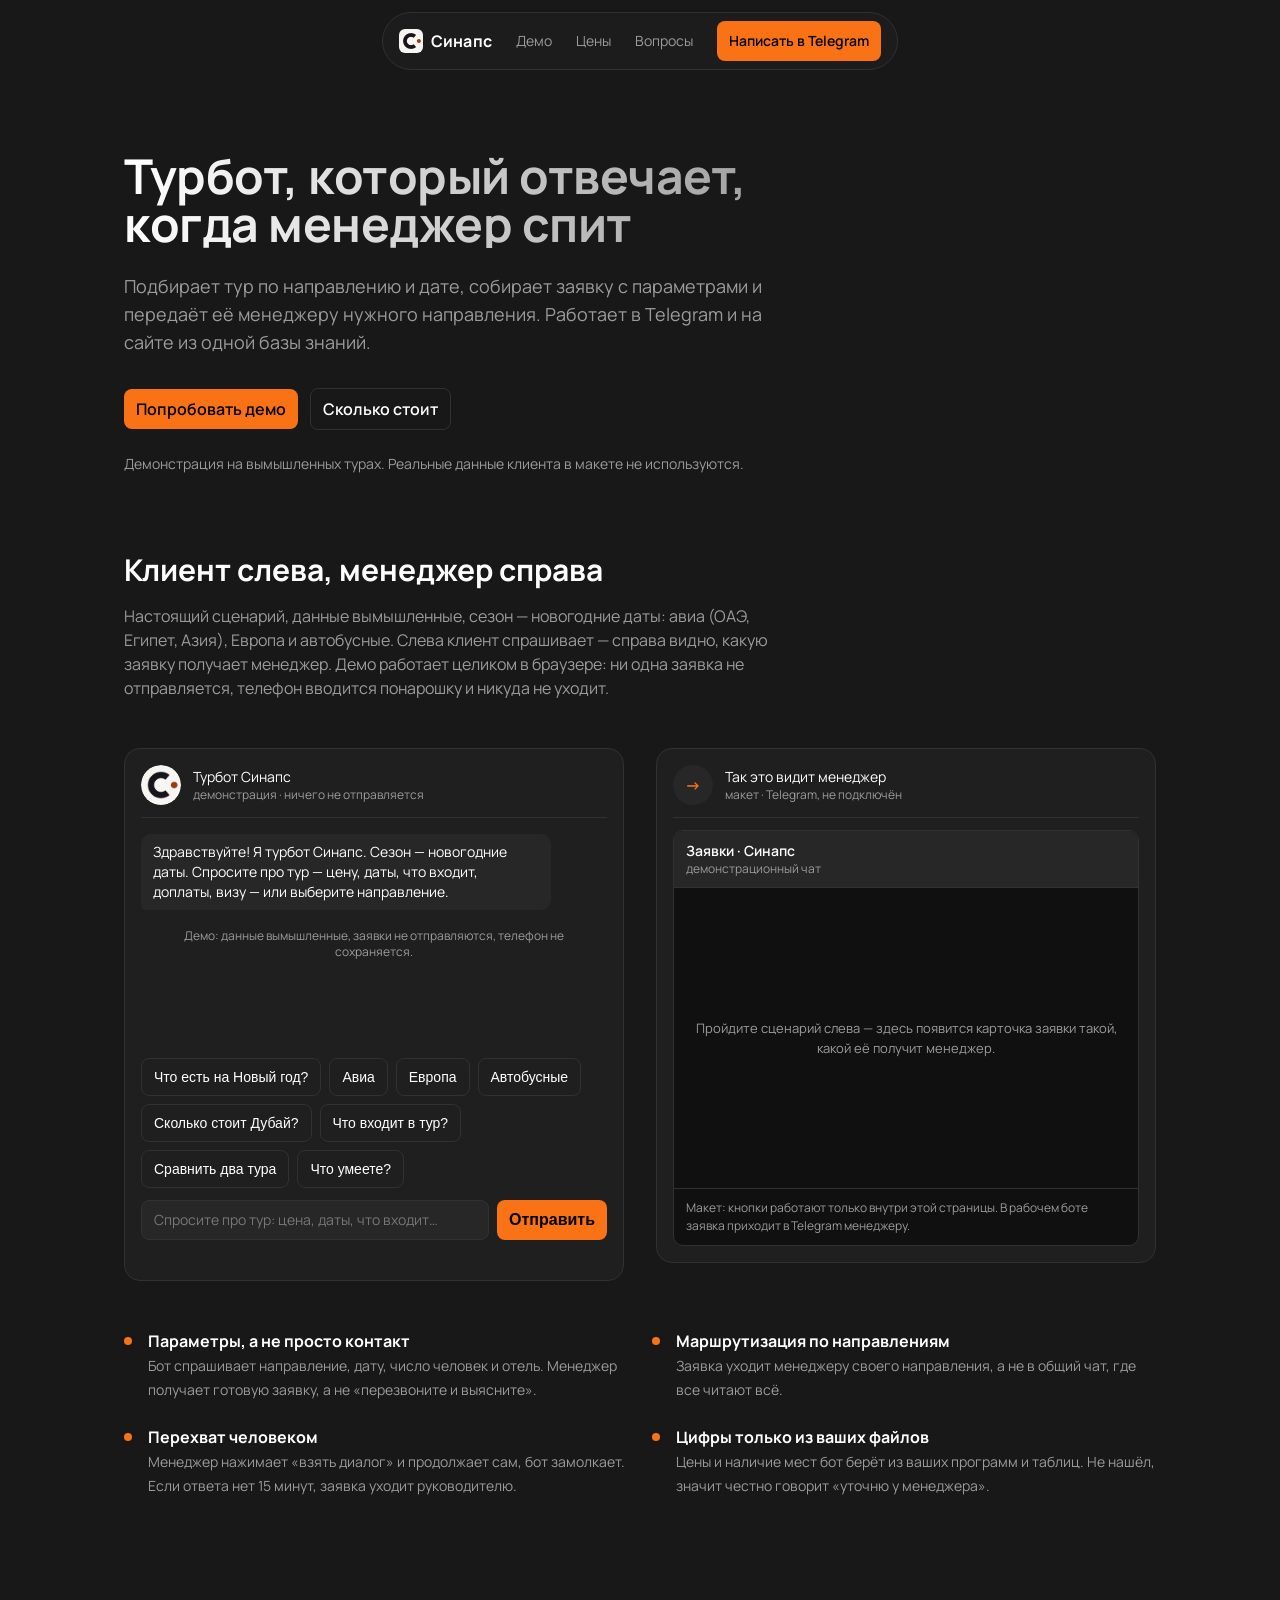
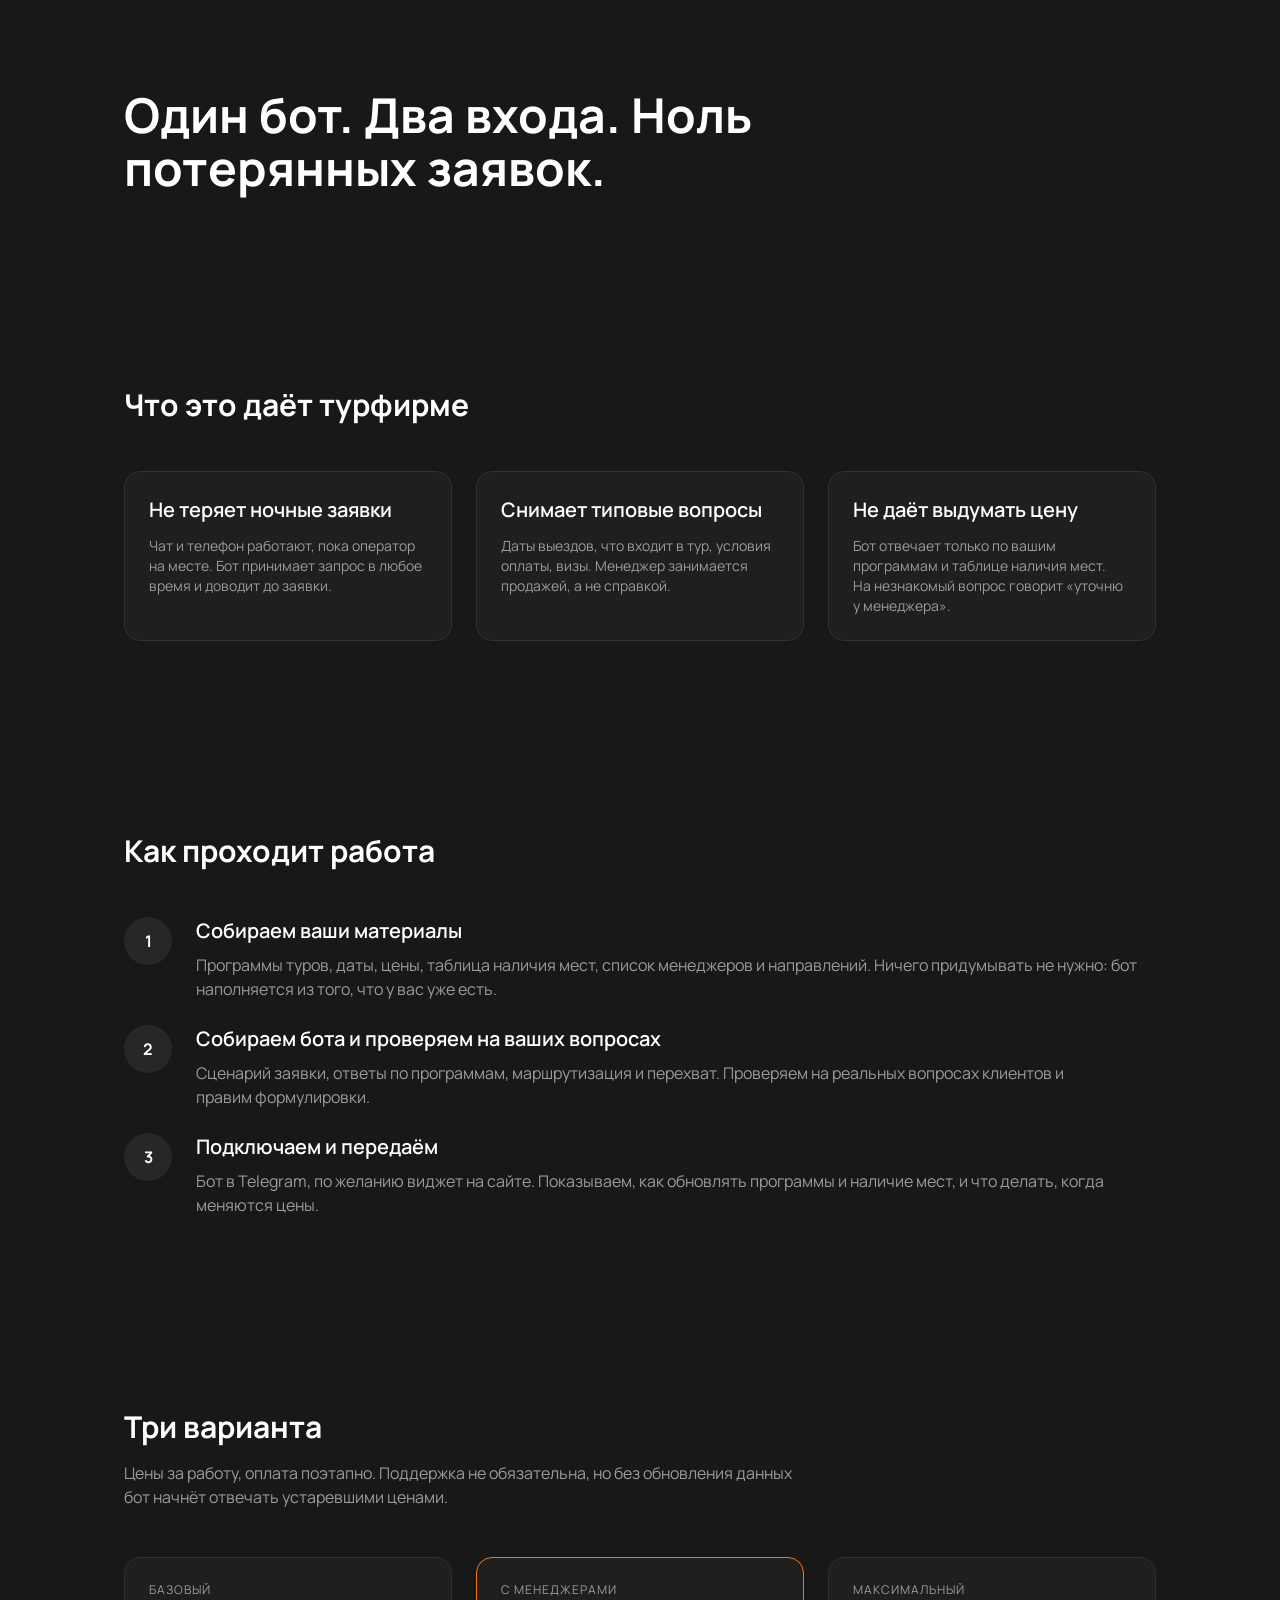
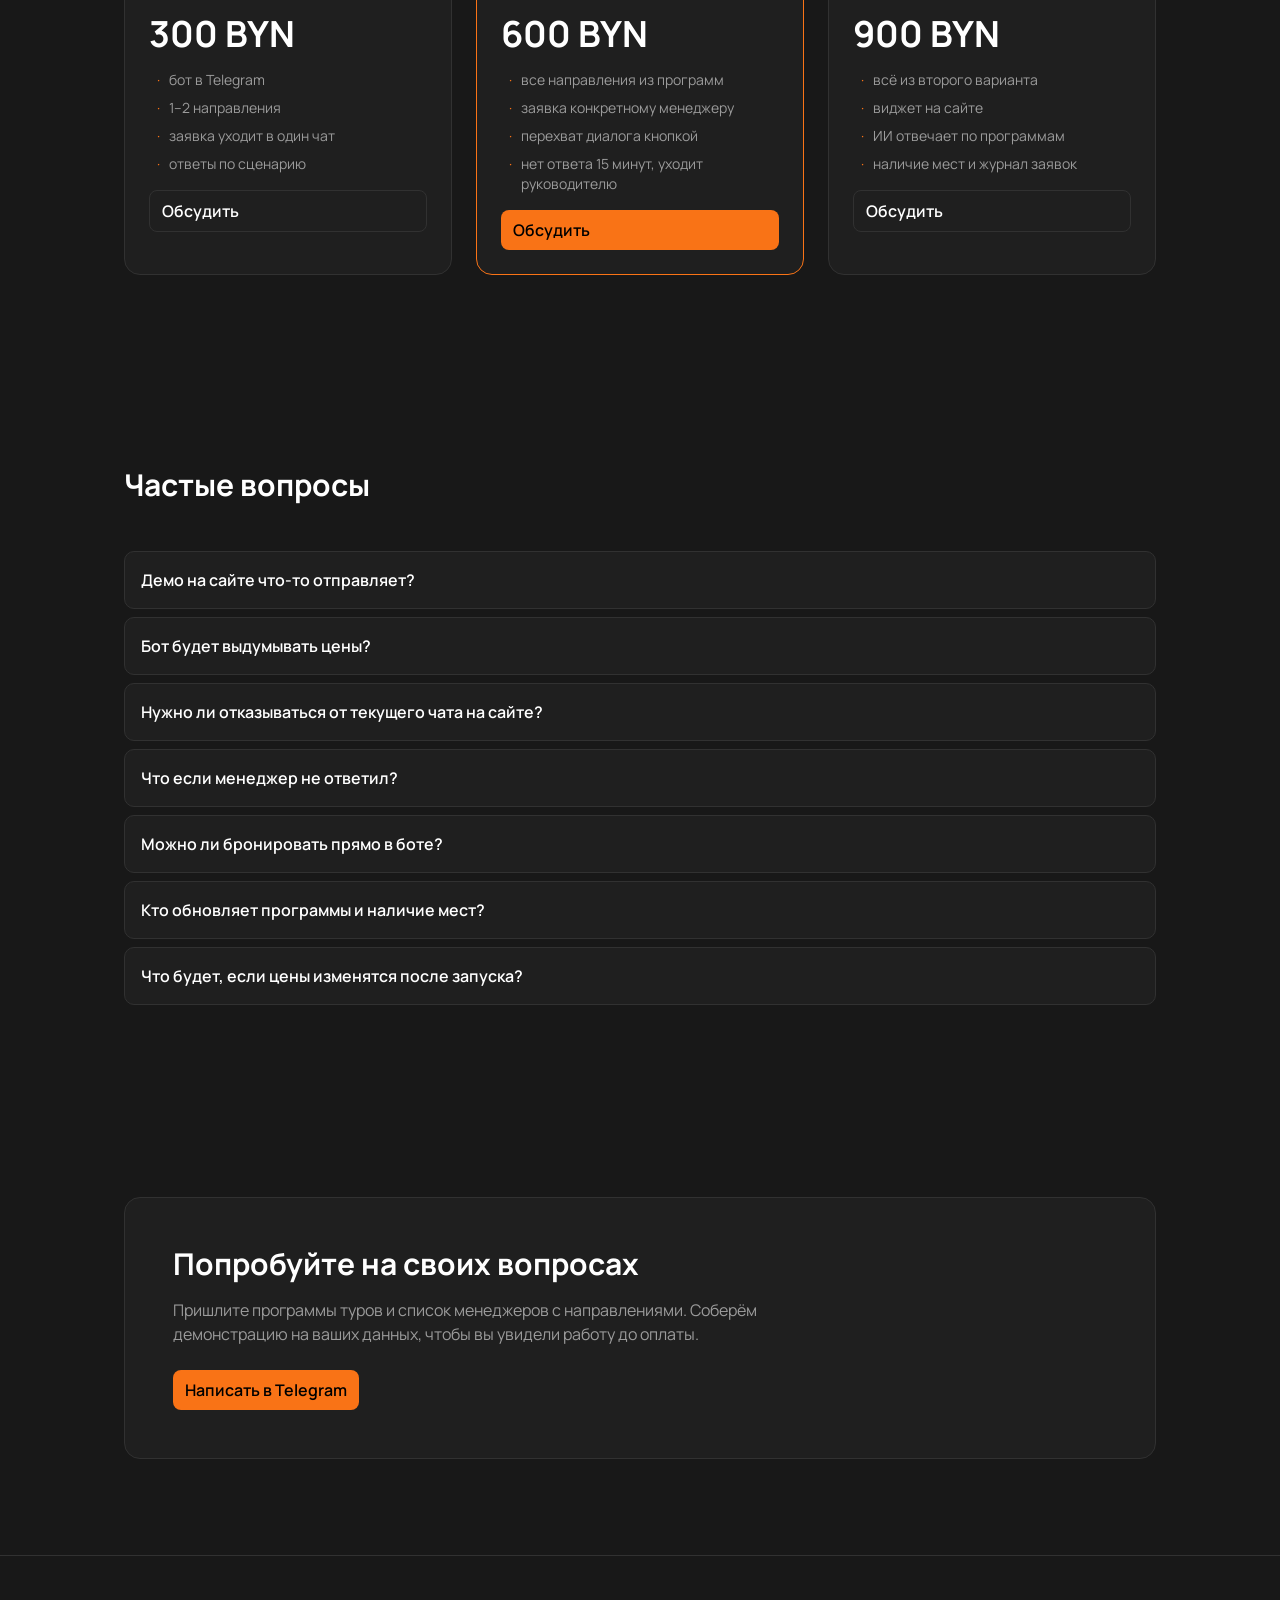
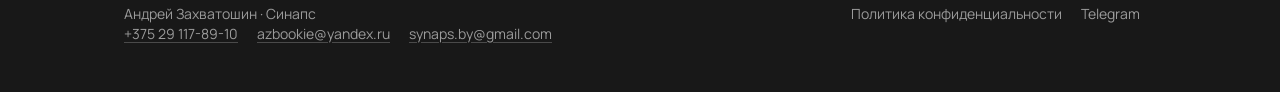
==== public/index.html @ ddcff960 "Контакты в подвале кликабельные + второй адрес почты - телефон и почты теперь ссылки (tel: и mailto:" ====
<!DOCTYPE html>
<html lang="ru">
<head>
<meta charset="utf-8">
<meta name="viewport" content="width=device-width, initial-scale=1">
<title>Турбот для турфирм: демонстрация | Синапс</title>
<meta name="description" content="Турбот отвечает клиентам круглосуточно: подбирает тур по направлению и дате, собирает заявку с параметрами и передаёт нужному менеджеру. Демонстрация на вымышленных турах.">
<meta property="og:title" content="Турбот для турфирм: демонстрация | Синапс">
<meta property="og:description" content="Отвечает, когда менеджер спит. Подбирает тур, собирает заявку, передаёт менеджеру направления.">
<meta property="og:type" content="website">
<link rel="canonical" href="https://synaps.bond/">
<meta property="og:url" content="https://synaps.bond/">
<link rel="icon" type="image/png" sizes="96x96" href="logo-96.png">
<link rel="apple-touch-icon" href="logo-192.png">
<meta property="og:image" content="https://synaps.bond/logo-512.png">
<link rel="preconnect" href="https://fonts.googleapis.com">
<link rel="preconnect" href="https://fonts.gstatic.com" crossorigin>
<link href="https://fonts.googleapis.com/css2?family=Manrope:wght@400;600;700&display=swap" rel="stylesheet">
<link rel="stylesheet" href="style.css">
</head>
<body>
<a class="skip" href="#main">Перейти к содержанию</a>

<div class="nav-shell">
  <nav class="nav" aria-label="Основная навигация">
    <span class="brand"><img class="brand-logo" src="logo-96.png" alt="" width="24" height="24">Синапс</span>
    <a class="link" href="#demo">Демо</a>
    <a class="link" href="#prices">Цены</a>
    <a class="link" href="#faq">Вопросы</a>
    <a class="cta" href="https://t.me/Bazookie" rel="noopener">Написать в Telegram</a>
  </nav>
</div>

<main id="main">

  <header class="hero">
    <div class="wrap">
      <h1>Турбот, который отвечает, когда менеджер спит</h1>
      <p class="sub">Подбирает тур по направлению и дате, собирает заявку с параметрами и передаёт её менеджеру нужного направления. Работает в Telegram и на сайте из одной базы знаний.</p>
      <div class="actions">
        <a class="btn" href="#demo">Попробовать демо</a>
        <a class="btn ghost" href="#prices">Сколько стоит</a>
      </div>
      <p class="proof">Демонстрация на вымышленных турах. Реальные данные клиента в макете не используются.</p>
    </div>
  </header>

  <section class="block" id="demo">
    <div class="wrap">
      <h2 class="reveal">Клиент слева, менеджер справа</h2>
      <p class="lead reveal">Настоящий сценарий, данные вымышленные, сезон — новогодние даты: авиа (ОАЭ, Египет, Азия), Европа и автобусные. Слева клиент спрашивает — справа видно, какую заявку получает менеджер. Демо работает целиком в браузере: ни одна заявка не отправляется, телефон вводится понарошку и никуда не уходит.</p>

      <div class="demo-grid">
        <div class="panel reveal">
          <div class="panel-head">
            <div class="dot"><img src="logo-96.png" alt="" width="40" height="40"></div>
            <div class="who">Турбот Синапс<span>демонстрация · ничего не отправляется</span></div>
          </div>

          <div class="chat" id="chat" aria-live="polite"></div>

          <div class="chips" id="chips"></div>

          <button class="back-link" id="back" type="button" hidden>← Назад</button>

          <form class="composer" id="composer" novalidate>
            <input id="composer-input" type="text" placeholder="Спросите про тур: цена, даты, что входит…" autocomplete="off" aria-label="Ваш вопрос">
            <button class="btn" type="submit">Отправить</button>
          </form>
          <div class="err-note" id="composer-error" role="status"></div>
        </div>

        <div class="panel reveal">
          <div class="panel-head">
            <div class="dot dot-mock">→</div>
            <div class="who">Так это видит менеджер<span>макет · Telegram, не подключён</span></div>
          </div>

          <div class="tg">
            <div class="tg-head">
              <div class="tg-name">Заявки · Синапс</div>
              <div class="tg-status">демонстрационный чат</div>
            </div>
            <div class="tg-body" id="tg-body">
              <div class="tg-empty" id="tg-empty">Пройдите сценарий слева — здесь появится карточка заявки такой, какой её получит менеджер.</div>
            </div>
            <div class="tg-actions" id="tg-actions" hidden>
              <button class="btn" type="button" id="tg-take">Взять диалог</button>
              <button class="btn ghost" type="button" id="tg-forward">Передать</button>
            </div>
            <div class="tg-note" id="tg-note">Макет: кнопки работают только внутри этой страницы. В рабочем боте заявка приходит в Telegram менеджеру.</div>
          </div>
        </div>
      </div>

      <ul class="demo-notes reveal">
        <li><b>Параметры, а не просто контакт</b><span>Бот спрашивает направление, дату, число человек и отель. Менеджер получает готовую заявку, а не «перезвоните и выясните».</span></li>
        <li><b>Маршрутизация по направлениям</b><span>Заявка уходит менеджеру своего направления, а не в общий чат, где все читают всё.</span></li>
        <li><b>Перехват человеком</b><span>Менеджер нажимает «взять диалог» и продолжает сам, бот замолкает. Если ответа нет 15 минут, заявка уходит руководителю.</span></li>
        <li><b>Цифры только из ваших файлов</b><span>Цены и наличие мест бот берёт из ваших программ и таблиц. Не нашёл, значит честно говорит «уточню у менеджера».</span></li>
      </ul>
    </div>
  </section>

  <section class="tagline">
    <div class="wrap">
      <p id="tagline" data-text="Один бот. Два входа. Ноль потерянных заявок."></p>
    </div>
  </section>

  <section class="block" id="why">
    <div class="wrap">
      <h2 class="reveal">Что это даёт турфирме</h2>
      <div class="grid-3">
        <div class="card reveal">
          <h3>Не теряет ночные заявки</h3>
          <p>Чат и телефон работают, пока оператор на месте. Бот принимает запрос в любое время и доводит до заявки.</p>
        </div>
        <div class="card reveal">
          <h3>Снимает типовые вопросы</h3>
          <p>Даты выездов, что входит в тур, условия оплаты, визы. Менеджер занимается продажей, а не справкой.</p>
        </div>
        <div class="card reveal">
          <h3>Не даёт выдумать цену</h3>
          <p>Бот отвечает только по вашим программам и таблице наличия мест. На незнакомый вопрос говорит «уточню у менеджера».</p>
        </div>
      </div>
    </div>
  </section>

  <section class="block" id="how">
    <div class="wrap">
      <h2 class="reveal">Как проходит работа</h2>
      <div class="steps">
        <div class="step reveal"><div class="n">1</div><div><h3>Собираем ваши материалы</h3><p>Программы туров, даты, цены, таблица наличия мест, список менеджеров и направлений. Ничего придумывать не нужно: бот наполняется из того, что у вас уже есть.</p></div></div>
        <div class="step reveal"><div class="n">2</div><div><h3>Собираем бота и проверяем на ваших вопросах</h3><p>Сценарий заявки, ответы по программам, маршрутизация и перехват. Проверяем на реальных вопросах клиентов и правим формулировки.</p></div></div>
        <div class="step reveal"><div class="n">3</div><div><h3>Подключаем и передаём</h3><p>Бот в Telegram, по желанию виджет на сайте. Показываем, как обновлять программы и наличие мест, и что делать, когда меняются цены.</p></div></div>
      </div>
    </div>
  </section>

  <section class="block" id="prices">
    <div class="wrap">
      <h2 class="reveal">Три варианта</h2>
      <p class="lead reveal">Цены за работу, оплата поэтапно. Поддержка не обязательна, но без обновления данных бот начнёт отвечать устаревшими ценами.</p>
      <div class="prices">
        <div class="card price reveal">
          <div class="tag">Базовый</div>
          <div class="sum">300 BYN</div>
          <ul>
            <li>бот в Telegram</li>
            <li>1–2 направления</li>
            <li>заявка уходит в один чат</li>
            <li>ответы по сценарию</li>
          </ul>
          <a class="btn ghost" href="#final">Обсудить</a>
        </div>
        <div class="card price hot reveal">
          <div class="tag">С менеджерами</div>
          <div class="sum">600 BYN</div>
          <ul>
            <li>все направления из программ</li>
            <li>заявка конкретному менеджеру</li>
            <li>перехват диалога кнопкой</li>
            <li>нет ответа 15 минут, уходит руководителю</li>
          </ul>
          <a class="btn" href="#final">Обсудить</a>
        </div>
        <div class="card price reveal">
          <div class="tag">Максимальный</div>
          <div class="sum">900 BYN</div>
          <ul>
            <li>всё из второго варианта</li>
            <li>виджет на сайте</li>
            <li>ИИ отвечает по программам</li>
            <li>наличие мест и журнал заявок</li>
          </ul>
          <a class="btn ghost" href="#final">Обсудить</a>
        </div>
      </div>
    </div>
  </section>

  <section class="block" id="faq">
    <div class="wrap">
      <h2 class="reveal">Частые вопросы</h2>
      <div class="faq">
        <details class="reveal"><summary>Демо на сайте что-то отправляет?</summary><p>Нет. Демо работает целиком в браузере: ни заявки, ни телефон никуда не уходят и не сохраняются. Поэтому в нём можно спокойно смотреть сценарий. Боевого бота показываем отдельно — на ваших турах и с заявками в вашу Telegram-группу.</p></details>
        <details class="reveal"><summary>Бот будет выдумывать цены?</summary><p>Нет. Цены и наличие мест берутся только из ваших файлов. Если данных нет, бот говорит «уточню у менеджера» и передаёт диалог человеку.</p></details>
        <details class="reveal"><summary>Нужно ли отказываться от текущего чата на сайте?</summary><p>Нет. Текущий чат остаётся для живого общения в рабочие часы. Бот закрывает нерабочее время и типовые вопросы.</p></details>
        <details class="reveal"><summary>Что если менеджер не ответил?</summary><p>Через 15 минут заявка уходит руководителю или в группу «разобрать». Клиент не остаётся без ответа.</p></details>
        <details class="reveal"><summary>Можно ли бронировать прямо в боте?</summary><p>В этом предложении бот собирает заявку и передаёт менеджеру, а подтверждает человек. Автоматическая бронь с фиксацией места требует синхронизации с вашим учётом, это отдельная работа.</p></details>
        <details class="reveal"><summary>Кто обновляет программы и наличие мест?</summary><p>Вы: это ваши данные. Мы показываем, как это делать, и можем взять обновление на себя за отдельную плату.</p></details>
        <details class="reveal"><summary>Что будет, если цены изменятся после запуска?</summary><p>Бот будет отвечать старыми, пока файл не обновят. Поэтому обновление данных важнее, чем кажется: это главный источник ошибок.</p></details>
      </div>
    </div>
  </section>

  <section class="final" id="final">
    <div class="wrap">
      <div class="box reveal">
        <h2>Попробуйте на своих вопросах</h2>
        <p>Пришлите программы туров и список менеджеров с направлениями. Соберём демонстрацию на ваших данных, чтобы вы увидели работу до оплаты.</p>
        <a class="btn" href="https://t.me/Bazookie" rel="noopener">Написать в Telegram</a>
      </div>
    </div>
  </section>

</main>

<footer>
  <div class="wrap row">
    <div>
      <div>Андрей Захватошин · Синапс</div>
      <div class="contacts">
        <a href="tel:+375291178910">+375 29 117-89-10</a>
        <a href="mailto:azbookie@yandex.ru">azbookie@yandex.ru</a>
        <a href="mailto:synaps.by@gmail.com">synaps.by@gmail.com</a>
      </div>
    </div>
    <div>
      <a href="privacy.html">Политика конфиденциальности</a>
      <a href="https://t.me/Bazookie" rel="noopener">Telegram</a>
    </div>
  </div>
</footer>

<script src="bot-engine.js"></script>
<script src="app.js"></script>
</body>
</html>
---- public/style.css ----
/* Synaps sandbox landing — tokens per skill B2/B3 */
:root {
  --bg: #181818;
  --surface: #1f1f1f;
  --surface-2: #272727;
  --line: #313131;
  --text: #ffffff;
  --muted: #9b9b9b;
  --accent: #f97316;
  --radius-lg: 16px;
  --radius-md: 10px;
  --radius-sm: 8px;
  --ease: cubic-bezier(0.22, 1, 0.36, 1);
}

* { box-sizing: border-box; }

html { scroll-behavior: smooth; }

body {
  margin: 0;
  background: var(--bg);
  color: var(--text);
  font-family: Manrope, system-ui, -apple-system, "Segoe UI", sans-serif;
  font-size: 16px;
  line-height: 24px;
  text-wrap: pretty;
}

h1, h2, h3 { text-wrap: balance; margin: 0; }

a { color: inherit; }

.wrap { width: 100%; max-width: 1080px; margin: 0 auto; padding: 0 24px; }

.skip {
  position: absolute; left: -9999px; top: 0; background: var(--accent); color: #000;
  padding: 8px 12px; border-radius: var(--radius-sm); z-index: 50;
}
.skip:focus { left: 24px; top: 24px; }

/* ---------- nav ---------- */
.nav-shell { position: fixed; inset: 12px 0 auto 0; z-index: 40; display: flex; justify-content: center; }
.nav {
  display: flex; align-items: center; gap: 24px;
  padding: 8px 16px; border-radius: 999px;
  background: rgba(31, 31, 31, 0.72);
  backdrop-filter: blur(12px);
  border: 1px solid var(--line);
}
.nav .brand { font-weight: 700; letter-spacing: 0.2px; display: inline-flex; align-items: center; gap: 8px; }
.brand-logo { border-radius: 6px; display: block; }
.nav a.link {
  color: var(--muted); text-decoration: none; font-size: 14px; line-height: 20px;
  transition: color 300ms var(--ease);
}
.nav a.link:hover, .nav a.link:focus-visible { color: var(--text); }
.nav .cta { font-size: 14px; font-weight: 600; padding: 8px 12px; border-radius: var(--radius-sm); background: var(--accent); color: #000; text-decoration: none; }
.nav .cta:hover { transform: translateY(-1px); }
.nav .cta:active { transform: scale(0.98); }

@media (max-width: 720px) {
  .nav { gap: 12px; padding: 8px 12px; }
  .nav a.link { display: none; }
}

/* ---------- hero ---------- */
.hero { padding: 152px 0 32px; }
.hero h1 {
  max-width: 680px;
  font-size: 48px; line-height: 1; font-weight: 700; letter-spacing: -0.5px;
  background: linear-gradient(90deg, #ffffff 0%, #9b9b9b 100%);
  -webkit-background-clip: text; background-clip: text; color: transparent;
}
.hero p.sub { max-width: 680px; margin: 24px 0 0; font-size: 18px; line-height: 28px; color: var(--muted); }
.hero .actions { margin-top: 32px; display: flex; gap: 12px; flex-wrap: wrap; align-items: center; }

.btn {
  display: inline-flex; align-items: center; gap: 8px;
  padding: 8px 12px; border-radius: var(--radius-sm);
  font-size: 16px; line-height: 24px; font-weight: 600;
  background: var(--accent); color: #000; text-decoration: none; border: 0; cursor: pointer;
  transition: transform 300ms var(--ease), background 300ms var(--ease);
}
.btn:hover { transform: translateY(-1px); }
.btn:active { transform: scale(0.98); }
.btn:focus-visible { outline: 2px solid #fff; outline-offset: 2px; }
.btn.ghost { background: transparent; color: var(--text); border: 1px solid var(--line); }
.btn.ghost:hover { background: var(--surface-2); }
.btn:disabled { opacity: 0.5; cursor: not-allowed; transform: none; }

.proof { margin-top: 24px; font-size: 14px; line-height: 20px; color: var(--muted); }

@media (max-width: 720px) {
  .hero { padding: 120px 0 64px; }
  .hero h1 { font-size: 36px; line-height: 40px; }
}

/* ---------- sections ---------- */
section.block { padding: 96px 0; }
section.block#demo { padding-top: 32px; }
section.block > .wrap > h2 { font-size: 30px; line-height: 36px; font-weight: 700; }
section.block > .wrap > p.lead { color: var(--muted); margin: 16px 0 0; max-width: 680px; }

.reveal { opacity: 0; transform: translateY(32px); transition: opacity 700ms var(--ease), transform 700ms var(--ease); }
.reveal.in { opacity: 1; transform: none; }

/* ---------- demo ---------- */
.demo-grid { display: grid; grid-template-columns: 1fr 1fr; gap: 32px; align-items: start; margin-top: 48px; }
@media (max-width: 900px) { .demo-grid { grid-template-columns: 1fr; gap: 24px; } }

.panel {
  background: var(--surface); border: 1px solid var(--line); border-radius: var(--radius-lg);
  padding: 16px; width: 100%; min-width: 0;
}
.panel-head { display: flex; align-items: center; gap: 12px; padding-bottom: 12px; border-bottom: 1px solid var(--line); }
.panel-head .dot { width: 40px; height: 40px; border-radius: 999px; background: var(--surface-2); display: grid; place-items: center; font-weight: 700; flex: none; overflow: hidden; }
.panel-head .dot img { width: 100%; height: 100%; display: block; object-fit: cover; border-radius: 999px; }
.panel-head .dot-mock { color: var(--accent); }
.panel-head .who { font-size: 14px; line-height: 20px; }
.panel-head .who span { display: block; color: var(--muted); font-size: 12px; line-height: 16px; }

.chat { display: flex; flex-direction: column; gap: 10px; padding: 16px 0; min-height: 240px; max-height: 420px; overflow-y: auto; }
.msg { max-width: 88%; padding: 8px 12px; border-radius: var(--radius-md); font-size: 14px; line-height: 20px; white-space: pre-line; overflow-wrap: anywhere; }
.msg.bot { background: var(--surface-2); border-bottom-left-radius: 4px; align-self: flex-start; }
.msg.me { background: var(--accent); color: #000; border-bottom-right-radius: 4px; align-self: flex-end; }
.msg.sys { color: var(--muted); font-size: 12px; line-height: 16px; align-self: center; background: transparent; text-align: center; max-width: 100%; }
.msg.typing { color: var(--muted); font-style: italic; animation: blink 1.2s ease-in-out infinite; }
@keyframes blink { 0%, 100% { opacity: 1; } 50% { opacity: 0.45; } }

.chips { display: flex; flex-wrap: wrap; gap: 8px; padding-bottom: 12px; }
.chip {
  padding: 8px 12px; border-radius: var(--radius-sm); border: 1px solid var(--line);
  background: var(--surface); color: var(--text); font-size: 14px; line-height: 20px; cursor: pointer;
  transition: background 300ms var(--ease), transform 300ms var(--ease);
}
.chip:hover { background: var(--surface-2); transform: translateY(-1px); }
.chip:active { transform: scale(0.98); }
.chip:focus-visible { outline: 2px solid var(--accent); outline-offset: 2px; }
.chip.accent { border-color: var(--accent); color: var(--accent); font-weight: 600; }

.composer { display: flex; gap: 8px; }
.back-link {
  display: inline-flex; align-items: center; gap: 6px;
  margin: 0 0 8px; padding: 4px 0;
  background: transparent; border: 0; cursor: pointer;
  color: var(--muted); font-family: inherit; font-size: 13px; line-height: 18px;
  transition: color 300ms var(--ease);
}
.back-link:hover, .back-link:focus-visible { color: var(--text); }
.back-link:focus-visible { outline: 2px solid var(--accent); outline-offset: 2px; border-radius: var(--radius-sm); }
.back-link[hidden] { display: none; }
.composer input {
  flex: 1; min-width: 0; padding: 8px 12px; border-radius: var(--radius-sm);
  border: 1px solid var(--line); background: var(--surface-2); color: var(--text);
  font-family: inherit; font-size: 14px; line-height: 20px;
}
.composer input::placeholder { color: #777; }
.composer input:focus-visible { outline: 2px solid var(--accent); outline-offset: 1px; }
.composer input.err { border-color: #ef4444; }
.composer .btn { flex: none; }
.err-note { color: #ef4444; font-size: 12px; line-height: 16px; margin-top: 8px; min-height: 16px; }

/* ---- мок чата менеджера (Telegram-стиль, ничего не подключено) ---- */
.tg { margin-top: 12px; background: #101010; border: 1px solid var(--line); border-radius: var(--radius-md); overflow: hidden; display: flex; flex-direction: column; }
.tg-head { padding: 10px 12px; border-bottom: 1px solid var(--line); background: var(--surface-2); }
.tg-name { font-size: 14px; line-height: 20px; font-weight: 600; }
.tg-status { font-size: 12px; line-height: 16px; color: var(--muted); }
.tg-body { padding: 12px; display: flex; flex-direction: column; gap: 8px; min-height: 300px; max-height: 420px; overflow-y: auto; }
.tg-empty { color: var(--muted); font-size: 13px; line-height: 20px; text-align: center; margin: auto 0; }
.tg-card { background: var(--surface-2); border: 1px solid var(--line); border-radius: var(--radius-md); padding: 12px; font-size: 13px; line-height: 20px; align-self: flex-start; max-width: 100%; width: 100%; }
.tg-card-title { font-weight: 600; margin-bottom: 8px; }
.tg-card-title small { color: var(--muted); font-weight: 400; }
.tg-card .row { display: flex; gap: 12px; justify-content: space-between; padding: 4px 0; border-bottom: 1px solid #262626; }
.tg-card .row:last-of-type { border-bottom: 0; }
.tg-card .row span { color: var(--muted); flex: none; }
.tg-card .row b { text-align: right; overflow-wrap: anywhere; }
.tg-card .to { margin-top: 8px; padding-top: 8px; border-top: 1px solid var(--line); color: var(--accent); font-size: 12px; line-height: 18px; }
.tg-msg { max-width: 88%; padding: 8px 12px; border-radius: var(--radius-md); font-size: 13px; line-height: 20px; white-space: pre-line; overflow-wrap: anywhere; }
.tg-msg.bot { background: var(--surface-2); border-bottom-left-radius: 4px; align-self: flex-start; }
.tg-msg.agent { background: #1d3557; border-bottom-right-radius: 4px; align-self: flex-end; }
.tg-sys { color: var(--muted); font-size: 11px; line-height: 16px; text-align: center; align-self: center; }
.tg-actions { display: flex; gap: 8px; padding: 0 12px 12px; flex-wrap: wrap; }
.tg-actions[hidden] { display: none; }
.tg-actions .btn { font-size: 13px; padding: 6px 10px; }
.tg-note { padding: 10px 12px; border-top: 1px solid var(--line); font-size: 12px; line-height: 18px; color: var(--muted); }
.tg-note.warn { color: var(--accent); }

.demo-notes { list-style: none; padding: 0; margin: 48px 0 0; display: grid; grid-template-columns: 1fr 1fr; gap: 24px; }
@media (max-width: 900px) { .demo-notes { grid-template-columns: 1fr; margin-top: 32px; } }
.demo-notes li { padding-left: 24px; position: relative; }
.demo-notes li::before { content: ""; position: absolute; left: 0; top: 8px; width: 8px; height: 8px; border-radius: 999px; background: var(--accent); }
.demo-notes b { display: block; }
.demo-notes span { color: var(--muted); font-size: 14px; line-height: 20px; }

/* ---------- tagline reveal ---------- */
.tagline { padding: 96px 0; text-align: left; }
.tagline p {
  max-width: 680px; margin: 0; font-size: 48px; line-height: 1.1; font-weight: 700;
}
.tagline .w { color: #3a3a3a; transition: color 500ms var(--ease); }
.tagline .w.on { color: #ffffff; }
@media (max-width: 720px) { .tagline p { font-size: 30px; line-height: 36px; } }

/* ---------- benefits ---------- */
.grid-3 { display: grid; grid-template-columns: repeat(3, 1fr); gap: 24px; margin-top: 48px; }
@media (max-width: 900px) { .grid-3 { grid-template-columns: 1fr; } }
.card { background: var(--surface); border: 1px solid var(--line); border-radius: var(--radius-lg); padding: 24px; }
.card h3 { font-size: 20px; line-height: 28px; font-weight: 600; }
.card p { color: var(--muted); font-size: 14px; line-height: 20px; margin: 12px 0 0; }

/* ---------- steps ---------- */
.steps { counter-reset: s; display: grid; gap: 24px; margin-top: 48px; }
.step { display: grid; grid-template-columns: 48px 1fr; gap: 24px; align-items: start; }
.step .n { width: 48px; height: 48px; border-radius: 999px; background: var(--surface-2); display: grid; place-items: center; font-weight: 700; }
.step h3 { font-size: 20px; line-height: 28px; font-weight: 600; }
.step p { color: var(--muted); margin: 8px 0 0; }

/* ---------- pricing ---------- */
.prices { display: grid; grid-template-columns: repeat(3, 1fr); gap: 24px; margin-top: 48px; align-items: stretch; }
@media (max-width: 900px) { .prices { grid-template-columns: 1fr; } }
.price { display: flex; flex-direction: column; gap: 16px; }
.price.hot { border-color: var(--accent); }
.price .tag { font-size: 12px; line-height: 16px; color: var(--muted); text-transform: uppercase; letter-spacing: 0.08em; }
.price .sum { font-size: 36px; line-height: 40px; font-weight: 700; }
.price .sum small { font-size: 14px; font-weight: 400; color: var(--muted); }
.price ul { list-style: none; margin: 0; padding: 0; display: grid; gap: 8px; }
.price li { font-size: 14px; line-height: 20px; color: var(--muted); padding-left: 20px; position: relative; }
.price li::before { content: "·"; position: absolute; left: 8px; color: var(--accent); }

/* ---------- faq ---------- */
.faq { display: grid; gap: 8px; margin-top: 48px; }
details { background: var(--surface); border: 1px solid var(--line); border-radius: var(--radius-md); padding: 16px; }
details summary { cursor: pointer; font-weight: 600; list-style: none; }
details summary::-webkit-details-marker { display: none; }
details p { color: var(--muted); margin: 12px 0 0; font-size: 14px; line-height: 20px; }

/* ---------- final ---------- */
.final { padding: 96px 0; }
.final .box { background: var(--surface); border: 1px solid var(--line); border-radius: var(--radius-lg); padding: 48px; }
.final h2 { font-size: 30px; line-height: 36px; }
.final p { color: var(--muted); margin: 16px 0 24px; max-width: 680px; }
@media (max-width: 720px) { .final .box { padding: 24px; } }

/* ---------- footer ---------- */
footer { border-top: 1px solid var(--line); padding: 48px 0; color: var(--muted); font-size: 14px; line-height: 20px; }
footer .row { display: flex; justify-content: space-between; gap: 24px; flex-wrap: wrap; }
footer a { color: var(--muted); text-decoration: none; margin-right: 16px; }
footer a:hover { color: var(--text); }
footer .contacts a { text-decoration: underline; text-decoration-color: #4a4a4a; text-underline-offset: 3px; }
footer .contacts a:hover { text-decoration-color: var(--accent); }
footer .contacts a[href^="tel:"] { white-space: nowrap; }

@media (prefers-reduced-motion: reduce) {
  .reveal { opacity: 1; transform: none; transition: none; }
  .tagline .w { color: #ffffff; transition: none; }
  html { scroll-behavior: auto; }
}
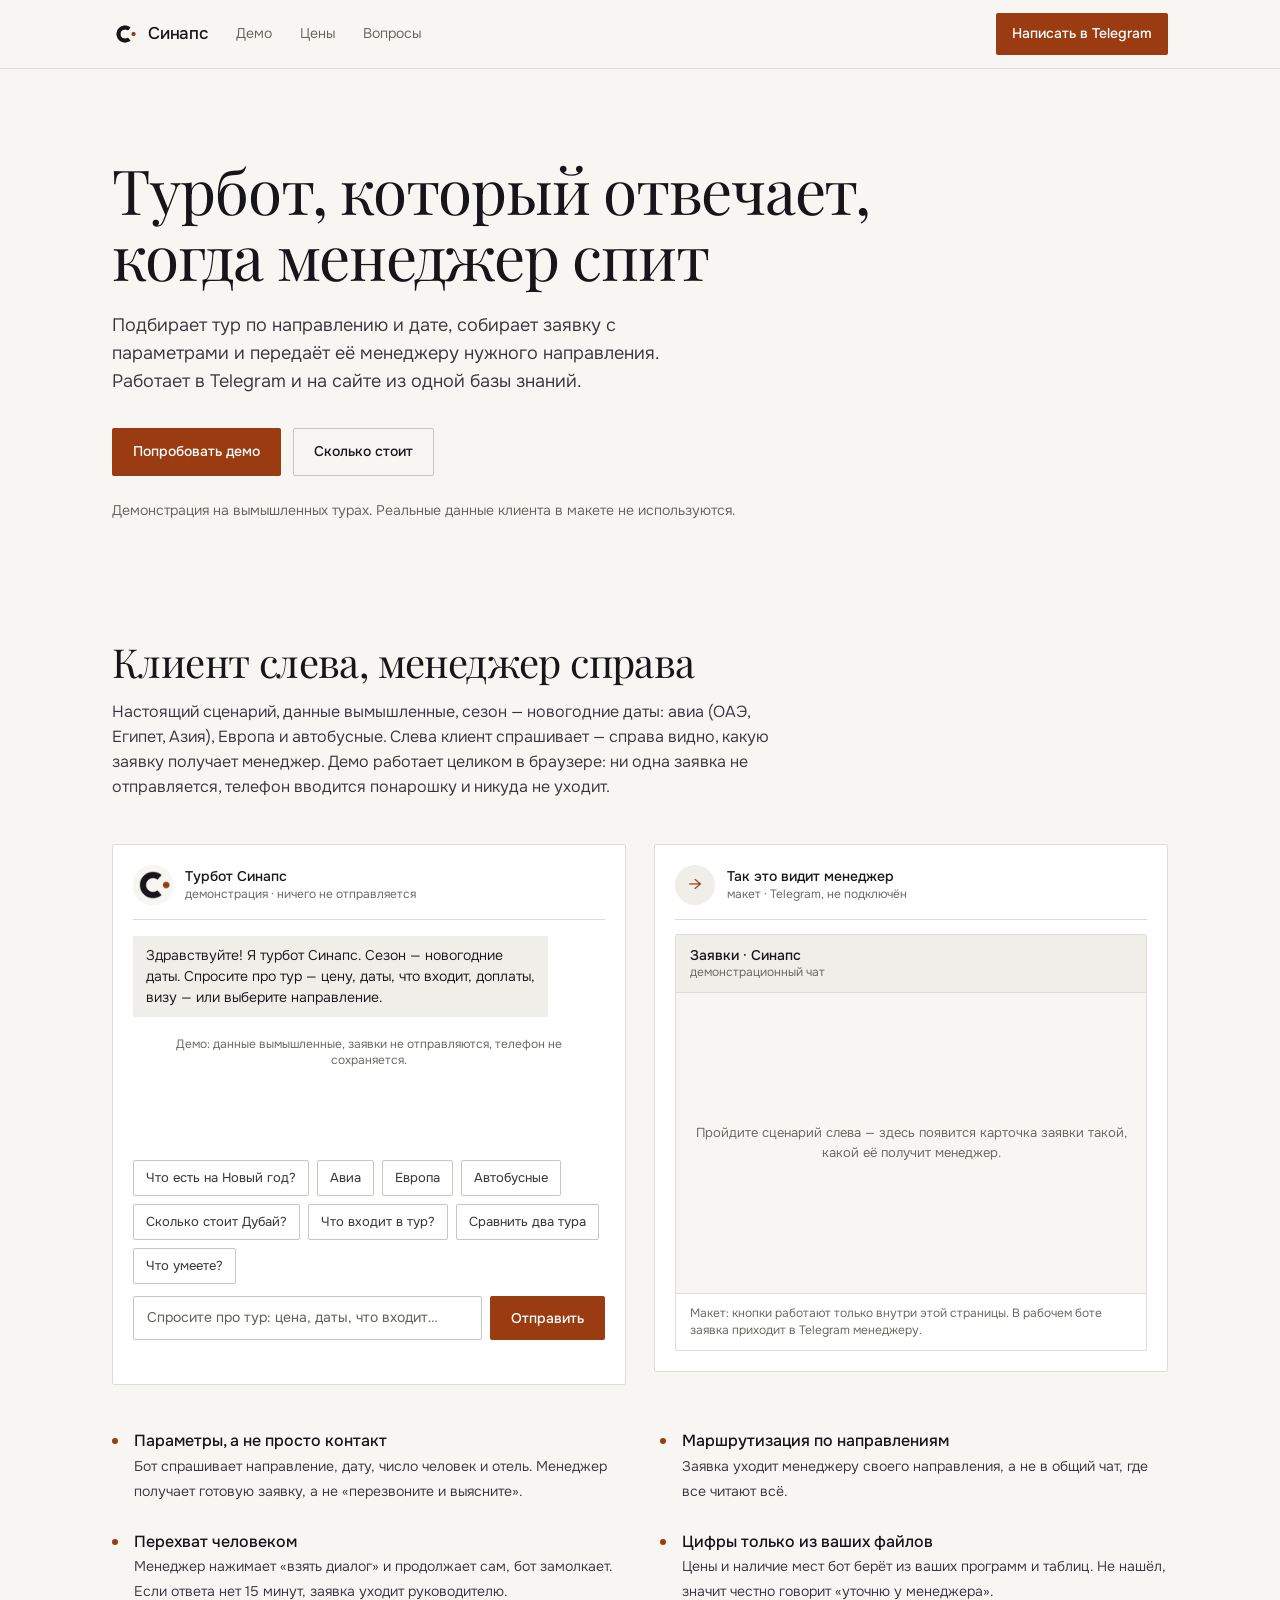
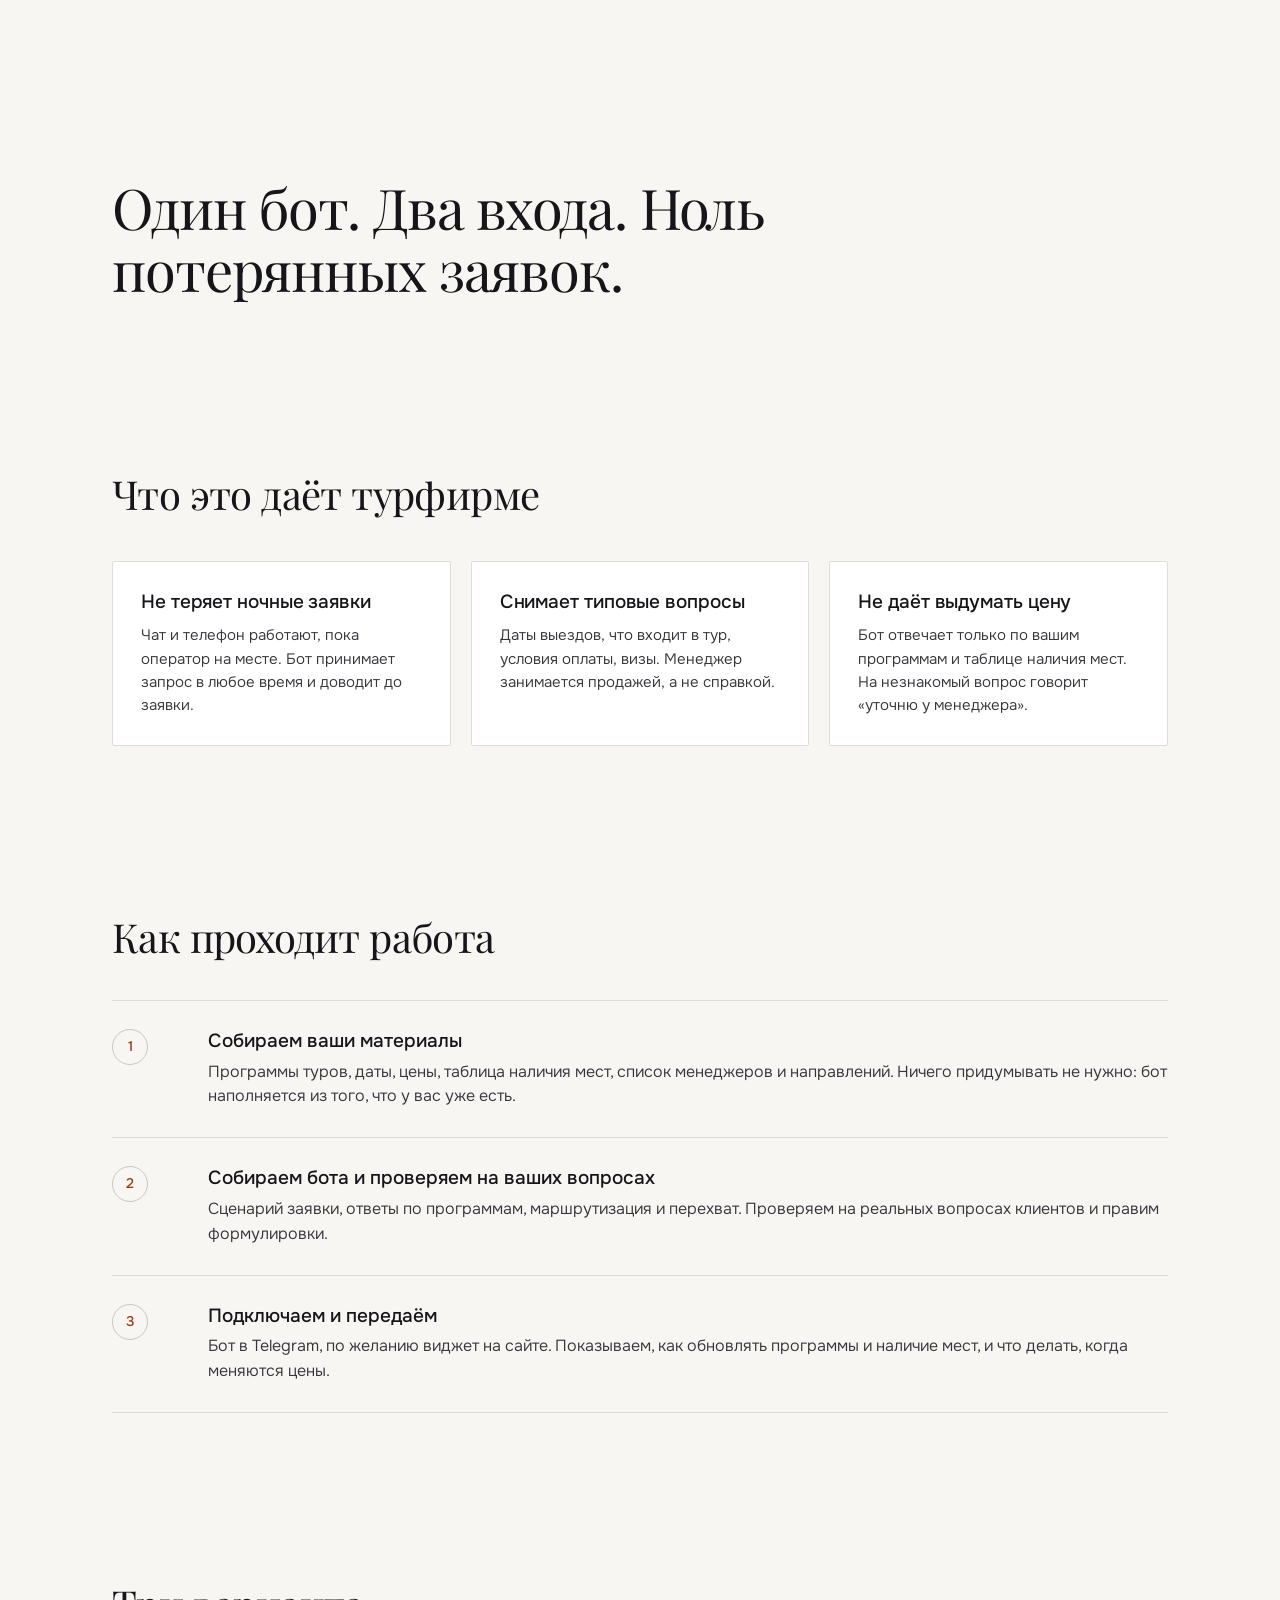
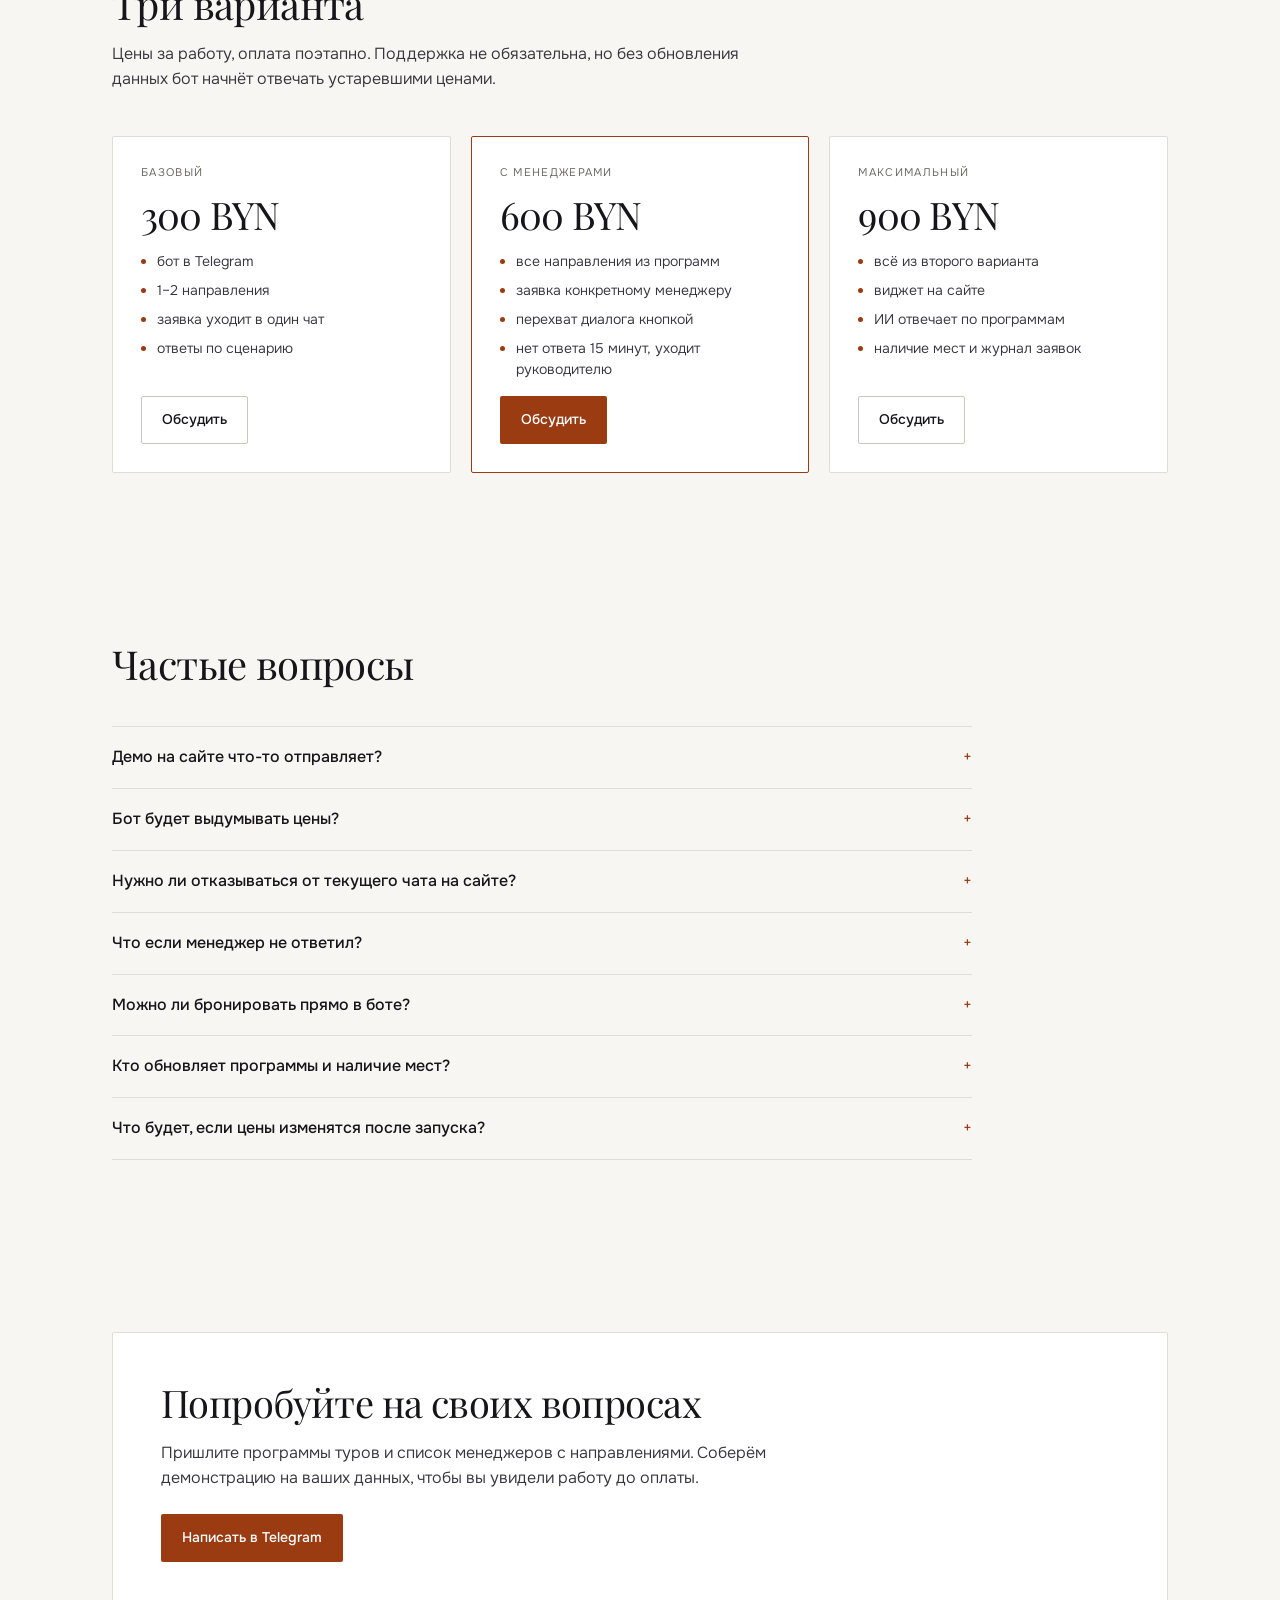
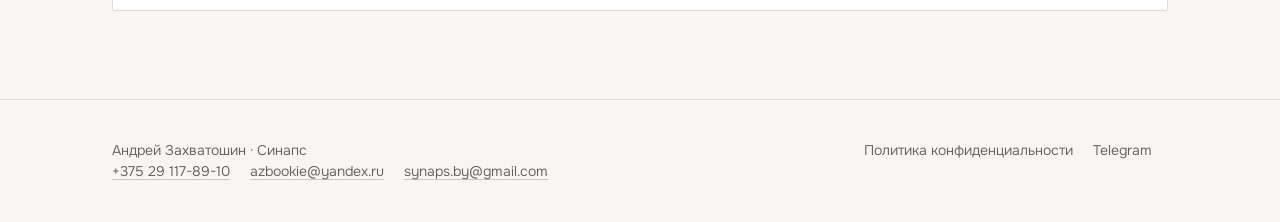
==== commit f09408c0: "Тема из synaps-landing: тёплая бумага вместо чёрного - палитра V9: bg #F7F6F3, ink #16161A, акцент #" ====
--- a/public/index.html
+++ b/public/index.html
@@ -15,7 +15,7 @@
 <meta property="og:image" content="https://synaps.bond/logo-512.png">
 <link rel="preconnect" href="https://fonts.googleapis.com">
 <link rel="preconnect" href="https://fonts.gstatic.com" crossorigin>
-<link href="https://fonts.googleapis.com/css2?family=Manrope:wght@400;600;700&display=swap" rel="stylesheet">
+<link href="https://fonts.googleapis.com/css2?family=Onest:wght@300;400;500;600&family=Playfair+Display:wght@400;500&display=swap" rel="stylesheet">
 <link rel="stylesheet" href="style.css">
 </head>
 <body>
--- a/public/style.css
+++ b/public/style.css
@@ -1,16 +1,24 @@
-/* Synaps sandbox landing — tokens per skill B2/B3 */
+/* Synaps — палитра и типографика из synaps-landing (V9): тёплая бумага + глубокий ржавый.
+   Один радиус на всю страницу, тонкие линии вместо теней. */
+
 :root {
-  --bg: #181818;
-  --surface: #1f1f1f;
-  --surface-2: #272727;
-  --line: #313131;
-  --text: #ffffff;
-  --muted: #9b9b9b;
-  --accent: #f97316;
-  --radius-lg: 16px;
-  --radius-md: 10px;
-  --radius-sm: 8px;
+  --bg: #F7F6F3;
+  --surface: #FFFFFF;
+  --surface-2: #EFEEE9;
+  --ink: #16161A;
+  --ink-2: #35353C;
+  --muted: #62615A;
+  --hair: #DFDDD6;
+  --hair-strong: #C9C7BF;
+  --accent: #9A3B12;
+  --accent-dark: #7E2F0C;
+  --accent-soft: rgba(154, 59, 18, 0.07);
+
+  --radius: 2px;
   --ease: cubic-bezier(0.22, 1, 0.36, 1);
+
+  --display: 'Playfair Display', Georgia, 'Times New Roman', serif;
+  --body: 'Onest', -apple-system, system-ui, 'Segoe UI', sans-serif;
 }
 
 * { box-sizing: border-box; }
@@ -20,239 +28,262 @@
 body {
   margin: 0;
   background: var(--bg);
-  color: var(--text);
-  font-family: Manrope, system-ui, -apple-system, "Segoe UI", sans-serif;
+  color: var(--ink);
+  font-family: var(--body);
   font-size: 16px;
-  line-height: 24px;
-  text-wrap: pretty;
-}
+  line-height: 1.55;
+  font-weight: 350;
+  -webkit-font-smoothing: antialiased;
+  text-rendering: optimizeLegibility;
+}
+
+::selection { background: var(--accent-soft); }
 
 h1, h2, h3 { text-wrap: balance; margin: 0; }
 
 a { color: inherit; }
 
-.wrap { width: 100%; max-width: 1080px; margin: 0 auto; padding: 0 24px; }
+img { display: block; max-width: 100%; height: auto; }
+
+.wrap { width: 100%; max-width: 1120px; margin: 0 auto; padding: 0 32px; }
 
 .skip {
-  position: absolute; left: -9999px; top: 0; background: var(--accent); color: #000;
-  padding: 8px 12px; border-radius: var(--radius-sm); z-index: 50;
+  position: absolute; left: -9999px; top: 0; background: var(--accent); color: #fff;
+  padding: 8px 12px; border-radius: var(--radius); z-index: 50;
 }
 .skip:focus { left: 24px; top: 24px; }
 
+a:focus-visible, .btn:focus-visible, .chip:focus-visible,
+summary:focus-visible, .back-link:focus-visible {
+  outline: 2px solid var(--accent); outline-offset: 3px;
+}
+
 /* ---------- nav ---------- */
-.nav-shell { position: fixed; inset: 12px 0 auto 0; z-index: 40; display: flex; justify-content: center; }
-.nav {
-  display: flex; align-items: center; gap: 24px;
-  padding: 8px 16px; border-radius: 999px;
-  background: rgba(31, 31, 31, 0.72);
-  backdrop-filter: blur(12px);
-  border: 1px solid var(--line);
-}
-.nav .brand { font-weight: 700; letter-spacing: 0.2px; display: inline-flex; align-items: center; gap: 8px; }
-.brand-logo { border-radius: 6px; display: block; }
-.nav a.link {
-  color: var(--muted); text-decoration: none; font-size: 14px; line-height: 20px;
-  transition: color 300ms var(--ease);
-}
-.nav a.link:hover, .nav a.link:focus-visible { color: var(--text); }
-.nav .cta { font-size: 14px; font-weight: 600; padding: 8px 12px; border-radius: var(--radius-sm); background: var(--accent); color: #000; text-decoration: none; }
-.nav .cta:hover { transform: translateY(-1px); }
-.nav .cta:active { transform: scale(0.98); }
-
-@media (max-width: 720px) {
-  .nav { gap: 12px; padding: 8px 12px; }
+.nav-shell { position: sticky; top: 0; z-index: 40; background: rgba(247, 246, 243, 0.94); backdrop-filter: saturate(120%) blur(6px); border-bottom: 1px solid var(--hair); }
+.nav { display: flex; align-items: center; gap: 28px; max-width: 1120px; margin: 0 auto; padding: 0 32px; height: 68px; }
+.nav .brand { font-weight: 500; letter-spacing: -0.01em; display: inline-flex; align-items: center; gap: 10px; font-size: 17px; }
+.brand-logo { border-radius: var(--radius); display: block; width: 26px; height: 26px; }
+.nav a.link { color: var(--muted); text-decoration: none; font-size: 14px; transition: color 120ms ease; }
+.nav a.link:hover, .nav a.link:focus-visible { color: var(--ink); }
+.nav .cta {
+  margin-left: auto; font-size: 14px; font-weight: 500; padding: 10px 16px;
+  border-radius: var(--radius); background: var(--accent); color: #fff; text-decoration: none;
+  transition: background 120ms ease;
+}
+.nav .cta:hover { background: var(--accent-dark); }
+
+@media (max-width: 760px) {
+  .nav { gap: 16px; padding: 0 20px; height: 60px; }
   .nav a.link { display: none; }
 }
 
 /* ---------- hero ---------- */
-.hero { padding: 152px 0 32px; }
+.hero { padding: 88px 0 48px; }
 .hero h1 {
-  max-width: 680px;
-  font-size: 48px; line-height: 1; font-weight: 700; letter-spacing: -0.5px;
-  background: linear-gradient(90deg, #ffffff 0%, #9b9b9b 100%);
-  -webkit-background-clip: text; background-clip: text; color: transparent;
-}
-.hero p.sub { max-width: 680px; margin: 24px 0 0; font-size: 18px; line-height: 28px; color: var(--muted); }
+  max-width: 780px;
+  font-family: var(--display);
+  font-weight: 400;
+  font-size: clamp(36px, 5.2vw, 62px);
+  line-height: 1.06;
+  letter-spacing: -0.02em;
+  color: var(--ink);
+}
+.hero p.sub { max-width: 620px; margin: 24px 0 0; font-size: 18px; line-height: 1.55; color: var(--ink-2); }
 .hero .actions { margin-top: 32px; display: flex; gap: 12px; flex-wrap: wrap; align-items: center; }
 
 .btn {
   display: inline-flex; align-items: center; gap: 8px;
-  padding: 8px 12px; border-radius: var(--radius-sm);
-  font-size: 16px; line-height: 24px; font-weight: 600;
-  background: var(--accent); color: #000; text-decoration: none; border: 0; cursor: pointer;
-  transition: transform 300ms var(--ease), background 300ms var(--ease);
-}
-.btn:hover { transform: translateY(-1px); }
-.btn:active { transform: scale(0.98); }
-.btn:focus-visible { outline: 2px solid #fff; outline-offset: 2px; }
-.btn.ghost { background: transparent; color: var(--text); border: 1px solid var(--line); }
-.btn.ghost:hover { background: var(--surface-2); }
-.btn:disabled { opacity: 0.5; cursor: not-allowed; transform: none; }
-
-.proof { margin-top: 24px; font-size: 14px; line-height: 20px; color: var(--muted); }
-
-@media (max-width: 720px) {
-  .hero { padding: 120px 0 64px; }
-  .hero h1 { font-size: 36px; line-height: 40px; }
+  padding: 12px 20px; border-radius: var(--radius);
+  font-family: inherit; font-size: 14px; font-weight: 500;
+  background: var(--accent); color: #fff; text-decoration: none; border: 1px solid transparent; cursor: pointer;
+  transition: background 120ms ease, color 120ms ease, border-color 120ms ease;
+}
+.btn:hover { background: var(--accent-dark); }
+.btn:active { background: var(--accent-dark); }
+.btn.ghost { background: transparent; color: var(--ink); border-color: var(--hair-strong); }
+.btn.ghost:hover { background: var(--surface-2); border-color: var(--ink-2); }
+.btn:disabled { opacity: 0.45; cursor: not-allowed; }
+
+.proof { margin-top: 24px; font-size: 14px; line-height: 1.5; color: var(--muted); }
+
+@media (max-width: 760px) {
+  .hero { padding: 56px 0 40px; }
 }
 
 /* ---------- sections ---------- */
-section.block { padding: 96px 0; }
-section.block#demo { padding-top: 32px; }
-section.block > .wrap > h2 { font-size: 30px; line-height: 36px; font-weight: 700; }
-section.block > .wrap > p.lead { color: var(--muted); margin: 16px 0 0; max-width: 680px; }
-
-.reveal { opacity: 0; transform: translateY(32px); transition: opacity 700ms var(--ease), transform 700ms var(--ease); }
+section.block { padding: 84px 0; }
+section.block#demo { padding-top: 56px; }
+section.block > .wrap > h2 {
+  font-family: var(--display);
+  font-size: clamp(28px, 3.4vw, 40px);
+  line-height: 1.14;
+  letter-spacing: -0.015em;
+  font-weight: 400;
+}
+section.block > .wrap > p.lead { color: var(--ink-2); margin: 16px 0 0; max-width: 660px; }
+
+.reveal { opacity: 0; transform: translateY(24px); transition: opacity 600ms var(--ease), transform 600ms var(--ease); }
 .reveal.in { opacity: 1; transform: none; }
 
 /* ---------- demo ---------- */
-.demo-grid { display: grid; grid-template-columns: 1fr 1fr; gap: 32px; align-items: start; margin-top: 48px; }
-@media (max-width: 900px) { .demo-grid { grid-template-columns: 1fr; gap: 24px; } }
+.demo-grid { display: grid; grid-template-columns: 1fr 1fr; gap: 28px; align-items: start; margin-top: 44px; }
+@media (max-width: 960px) { .demo-grid { grid-template-columns: 1fr; gap: 20px; } }
 
 .panel {
-  background: var(--surface); border: 1px solid var(--line); border-radius: var(--radius-lg);
-  padding: 16px; width: 100%; min-width: 0;
-}
-.panel-head { display: flex; align-items: center; gap: 12px; padding-bottom: 12px; border-bottom: 1px solid var(--line); }
-.panel-head .dot { width: 40px; height: 40px; border-radius: 999px; background: var(--surface-2); display: grid; place-items: center; font-weight: 700; flex: none; overflow: hidden; }
+  background: var(--surface); border: 1px solid var(--hair); border-radius: var(--radius);
+  padding: 20px; width: 100%; min-width: 0;
+}
+.panel-head { display: flex; align-items: center; gap: 12px; padding-bottom: 14px; border-bottom: 1px solid var(--hair); }
+.panel-head .dot { width: 40px; height: 40px; border-radius: 999px; background: var(--surface-2); display: grid; place-items: center; flex: none; overflow: hidden; }
 .panel-head .dot img { width: 100%; height: 100%; display: block; object-fit: cover; border-radius: 999px; }
-.panel-head .dot-mock { color: var(--accent); }
-.panel-head .who { font-size: 14px; line-height: 20px; }
-.panel-head .who span { display: block; color: var(--muted); font-size: 12px; line-height: 16px; }
+.panel-head .dot-mock { color: var(--accent); font-size: 18px; }
+.panel-head .who { font-size: 14px; line-height: 1.35; font-weight: 500; }
+.panel-head .who span { display: block; color: var(--muted); font-size: 12px; font-weight: 350; }
 
 .chat { display: flex; flex-direction: column; gap: 10px; padding: 16px 0; min-height: 240px; max-height: 420px; overflow-y: auto; }
-.msg { max-width: 88%; padding: 8px 12px; border-radius: var(--radius-md); font-size: 14px; line-height: 20px; white-space: pre-line; overflow-wrap: anywhere; }
-.msg.bot { background: var(--surface-2); border-bottom-left-radius: 4px; align-self: flex-start; }
-.msg.me { background: var(--accent); color: #000; border-bottom-right-radius: 4px; align-self: flex-end; }
-.msg.sys { color: var(--muted); font-size: 12px; line-height: 16px; align-self: center; background: transparent; text-align: center; max-width: 100%; }
-.msg.typing { color: var(--muted); font-style: italic; animation: blink 1.2s ease-in-out infinite; }
-@keyframes blink { 0%, 100% { opacity: 1; } 50% { opacity: 0.45; } }
+.msg { max-width: 88%; padding: 9px 13px; border-radius: var(--radius); font-size: 14px; line-height: 1.5; white-space: pre-line; overflow-wrap: anywhere; }
+.msg.bot { background: var(--surface-2); color: var(--ink); align-self: flex-start; }
+.msg.me { background: var(--accent); color: #fff; align-self: flex-end; }
+.msg.sys { color: var(--muted); font-size: 12px; line-height: 1.4; align-self: center; background: transparent; text-align: center; max-width: 100%; }
+.msg.typing { color: var(--muted); font-style: italic; background: var(--surface-2); animation: blink 1.2s ease-in-out infinite; }
+@keyframes blink { 0%, 100% { opacity: 1; } 50% { opacity: 0.5; } }
 
 .chips { display: flex; flex-wrap: wrap; gap: 8px; padding-bottom: 12px; }
 .chip {
-  padding: 8px 12px; border-radius: var(--radius-sm); border: 1px solid var(--line);
-  background: var(--surface); color: var(--text); font-size: 14px; line-height: 20px; cursor: pointer;
-  transition: background 300ms var(--ease), transform 300ms var(--ease);
-}
-.chip:hover { background: var(--surface-2); transform: translateY(-1px); }
-.chip:active { transform: scale(0.98); }
-.chip:focus-visible { outline: 2px solid var(--accent); outline-offset: 2px; }
-.chip.accent { border-color: var(--accent); color: var(--accent); font-weight: 600; }
-
-.composer { display: flex; gap: 8px; }
+  padding: 8px 12px; border-radius: var(--radius); border: 1px solid var(--hair-strong);
+  background: var(--surface); color: var(--ink-2); font-family: inherit; font-size: 13px; line-height: 1.4; cursor: pointer;
+  transition: border-color 120ms ease, color 120ms ease, background 120ms ease;
+}
+.chip:hover { border-color: var(--ink-2); color: var(--ink); background: var(--surface-2); }
+.chip.accent { border-color: var(--accent); color: var(--accent); font-weight: 500; }
+.chip.accent:hover { background: var(--accent-soft); color: var(--accent-dark); }
+
 .back-link {
   display: inline-flex; align-items: center; gap: 6px;
-  margin: 0 0 8px; padding: 4px 0;
+  margin: 0 0 10px; padding: 2px 0;
   background: transparent; border: 0; cursor: pointer;
-  color: var(--muted); font-family: inherit; font-size: 13px; line-height: 18px;
-  transition: color 300ms var(--ease);
-}
-.back-link:hover, .back-link:focus-visible { color: var(--text); }
-.back-link:focus-visible { outline: 2px solid var(--accent); outline-offset: 2px; border-radius: var(--radius-sm); }
+  color: var(--muted); font-family: inherit; font-size: 13px; line-height: 1.4;
+  transition: color 120ms ease;
+}
+.back-link:hover, .back-link:focus-visible { color: var(--accent); }
 .back-link[hidden] { display: none; }
+
+.composer { display: flex; gap: 8px; }
 .composer input {
-  flex: 1; min-width: 0; padding: 8px 12px; border-radius: var(--radius-sm);
-  border: 1px solid var(--line); background: var(--surface-2); color: var(--text);
-  font-family: inherit; font-size: 14px; line-height: 20px;
-}
-.composer input::placeholder { color: #777; }
-.composer input:focus-visible { outline: 2px solid var(--accent); outline-offset: 1px; }
-.composer input.err { border-color: #ef4444; }
+  flex: 1; min-width: 0; padding: 11px 13px; border-radius: var(--radius);
+  border: 1px solid var(--hair-strong); background: var(--surface); color: var(--ink);
+  font-family: inherit; font-size: 14px; line-height: 1.4;
+}
+.composer input::placeholder { color: var(--muted); }
+.composer input:focus-visible { outline: 2px solid var(--accent); outline-offset: 1px; border-color: var(--accent); }
+.composer input.err { border-color: #B3261E; }
 .composer .btn { flex: none; }
-.err-note { color: #ef4444; font-size: 12px; line-height: 16px; margin-top: 8px; min-height: 16px; }
-
-/* ---- мок чата менеджера (Telegram-стиль, ничего не подключено) ---- */
-.tg { margin-top: 12px; background: #101010; border: 1px solid var(--line); border-radius: var(--radius-md); overflow: hidden; display: flex; flex-direction: column; }
-.tg-head { padding: 10px 12px; border-bottom: 1px solid var(--line); background: var(--surface-2); }
-.tg-name { font-size: 14px; line-height: 20px; font-weight: 600; }
-.tg-status { font-size: 12px; line-height: 16px; color: var(--muted); }
-.tg-body { padding: 12px; display: flex; flex-direction: column; gap: 8px; min-height: 300px; max-height: 420px; overflow-y: auto; }
-.tg-empty { color: var(--muted); font-size: 13px; line-height: 20px; text-align: center; margin: auto 0; }
-.tg-card { background: var(--surface-2); border: 1px solid var(--line); border-radius: var(--radius-md); padding: 12px; font-size: 13px; line-height: 20px; align-self: flex-start; max-width: 100%; width: 100%; }
-.tg-card-title { font-weight: 600; margin-bottom: 8px; }
-.tg-card-title small { color: var(--muted); font-weight: 400; }
-.tg-card .row { display: flex; gap: 12px; justify-content: space-between; padding: 4px 0; border-bottom: 1px solid #262626; }
+.err-note { color: #B3261E; font-size: 12px; line-height: 1.4; margin-top: 8px; min-height: 16px; }
+
+/* ---- мок чата менеджера ---- */
+.tg { margin-top: 14px; background: var(--surface); border: 1px solid var(--hair); border-radius: var(--radius); overflow: hidden; display: flex; flex-direction: column; }
+.tg-head { padding: 11px 14px; border-bottom: 1px solid var(--hair); background: var(--surface-2); }
+.tg-name { font-size: 14px; line-height: 1.35; font-weight: 500; }
+.tg-status { font-size: 12px; line-height: 1.35; color: var(--muted); }
+.tg-body { padding: 14px; display: flex; flex-direction: column; gap: 8px; min-height: 300px; max-height: 420px; overflow-y: auto; background: var(--bg); }
+.tg-empty { color: var(--muted); font-size: 13px; line-height: 1.5; text-align: center; margin: auto 0; }
+.tg-card { background: var(--surface); border: 1px solid var(--hair); border-radius: var(--radius); padding: 14px; font-size: 13px; line-height: 1.5; align-self: flex-start; max-width: 100%; width: 100%; }
+.tg-card-title { font-weight: 500; margin-bottom: 8px; }
+.tg-card-title small { color: var(--muted); font-weight: 350; }
+.tg-card .row { display: flex; gap: 12px; justify-content: space-between; padding: 5px 0; border-bottom: 1px solid var(--hair); }
 .tg-card .row:last-of-type { border-bottom: 0; }
 .tg-card .row span { color: var(--muted); flex: none; }
-.tg-card .row b { text-align: right; overflow-wrap: anywhere; }
-.tg-card .to { margin-top: 8px; padding-top: 8px; border-top: 1px solid var(--line); color: var(--accent); font-size: 12px; line-height: 18px; }
-.tg-msg { max-width: 88%; padding: 8px 12px; border-radius: var(--radius-md); font-size: 13px; line-height: 20px; white-space: pre-line; overflow-wrap: anywhere; }
-.tg-msg.bot { background: var(--surface-2); border-bottom-left-radius: 4px; align-self: flex-start; }
-.tg-msg.agent { background: #1d3557; border-bottom-right-radius: 4px; align-self: flex-end; }
-.tg-sys { color: var(--muted); font-size: 11px; line-height: 16px; text-align: center; align-self: center; }
-.tg-actions { display: flex; gap: 8px; padding: 0 12px 12px; flex-wrap: wrap; }
+.tg-card .row b { text-align: right; font-weight: 500; overflow-wrap: anywhere; }
+.tg-card .to { margin-top: 10px; padding-top: 9px; border-top: 1px solid var(--hair); color: var(--accent); font-size: 12px; line-height: 1.4; }
+.tg-msg { max-width: 88%; padding: 9px 12px; border-radius: var(--radius); font-size: 13px; line-height: 1.5; white-space: pre-line; overflow-wrap: anywhere; }
+.tg-msg.bot { background: var(--surface-2); color: var(--ink); align-self: flex-start; }
+.tg-msg.agent { background: var(--accent-soft); border: 1px solid rgba(154, 59, 18, 0.18); color: var(--ink); align-self: flex-end; }
+.tg-sys { color: var(--muted); font-size: 11px; line-height: 1.4; text-align: center; align-self: center; }
+.tg-actions { display: flex; gap: 8px; padding: 0 14px 14px; flex-wrap: wrap; }
 .tg-actions[hidden] { display: none; }
-.tg-actions .btn { font-size: 13px; padding: 6px 10px; }
-.tg-note { padding: 10px 12px; border-top: 1px solid var(--line); font-size: 12px; line-height: 18px; color: var(--muted); }
+.tg-actions .btn { font-size: 13px; padding: 8px 12px; }
+.tg-note { padding: 11px 14px; border-top: 1px solid var(--hair); font-size: 12px; line-height: 1.45; color: var(--muted); }
 .tg-note.warn { color: var(--accent); }
 
-.demo-notes { list-style: none; padding: 0; margin: 48px 0 0; display: grid; grid-template-columns: 1fr 1fr; gap: 24px; }
-@media (max-width: 900px) { .demo-notes { grid-template-columns: 1fr; margin-top: 32px; } }
-.demo-notes li { padding-left: 24px; position: relative; }
-.demo-notes li::before { content: ""; position: absolute; left: 0; top: 8px; width: 8px; height: 8px; border-radius: 999px; background: var(--accent); }
-.demo-notes b { display: block; }
-.demo-notes span { color: var(--muted); font-size: 14px; line-height: 20px; }
-
-/* ---------- tagline reveal ---------- */
-.tagline { padding: 96px 0; text-align: left; }
+.demo-notes { list-style: none; padding: 0; margin: 44px 0 0; display: grid; grid-template-columns: 1fr 1fr; gap: 26px 40px; }
+@media (max-width: 960px) { .demo-notes { grid-template-columns: 1fr; margin-top: 32px; } }
+.demo-notes li { padding-left: 22px; position: relative; }
+.demo-notes li::before { content: ""; position: absolute; left: 0; top: 9px; width: 6px; height: 6px; border-radius: 999px; background: var(--accent); }
+.demo-notes b { display: block; font-weight: 500; }
+.demo-notes span { color: var(--ink-2); font-size: 14px; line-height: 1.5; }
+
+/* ---------- tagline ---------- */
+.tagline { padding: 88px 0; }
 .tagline p {
-  max-width: 680px; margin: 0; font-size: 48px; line-height: 1.1; font-weight: 700;
-}
-.tagline .w { color: #3a3a3a; transition: color 500ms var(--ease); }
-.tagline .w.on { color: #ffffff; }
-@media (max-width: 720px) { .tagline p { font-size: 30px; line-height: 36px; } }
+  max-width: 760px; margin: 0;
+  font-family: var(--display); font-weight: 400;
+  font-size: clamp(32px, 4.6vw, 56px); line-height: 1.1; letter-spacing: -0.02em;
+}
+.tagline .w { color: var(--hair-strong); transition: color 500ms var(--ease); }
+.tagline .w.on { color: var(--ink); }
 
 /* ---------- benefits ---------- */
-.grid-3 { display: grid; grid-template-columns: repeat(3, 1fr); gap: 24px; margin-top: 48px; }
-@media (max-width: 900px) { .grid-3 { grid-template-columns: 1fr; } }
-.card { background: var(--surface); border: 1px solid var(--line); border-radius: var(--radius-lg); padding: 24px; }
-.card h3 { font-size: 20px; line-height: 28px; font-weight: 600; }
-.card p { color: var(--muted); font-size: 14px; line-height: 20px; margin: 12px 0 0; }
+.grid-3 { display: grid; grid-template-columns: repeat(3, 1fr); gap: 20px; margin-top: 44px; }
+@media (max-width: 960px) { .grid-3 { grid-template-columns: 1fr; } }
+.card { background: var(--surface); border: 1px solid var(--hair); border-radius: var(--radius); padding: 28px; }
+.card h3 { font-size: 19px; line-height: 1.3; font-weight: 500; letter-spacing: -0.005em; }
+.card p { color: var(--ink-2); font-size: 15px; line-height: 1.55; margin: 10px 0 0; }
 
 /* ---------- steps ---------- */
-.steps { counter-reset: s; display: grid; gap: 24px; margin-top: 48px; }
-.step { display: grid; grid-template-columns: 48px 1fr; gap: 24px; align-items: start; }
-.step .n { width: 48px; height: 48px; border-radius: 999px; background: var(--surface-2); display: grid; place-items: center; font-weight: 700; }
-.step h3 { font-size: 20px; line-height: 28px; font-weight: 600; }
-.step p { color: var(--muted); margin: 8px 0 0; }
+.steps { display: grid; gap: 0; margin-top: 40px; }
+.step { display: grid; grid-template-columns: 72px 1fr; gap: 24px; align-items: start; padding: 28px 0; border-top: 1px solid var(--hair); }
+.step:last-child { border-bottom: 1px solid var(--hair); }
+.step .n { width: 36px; height: 36px; border-radius: 999px; border: 1px solid var(--hair-strong); display: grid; place-items: center; font-size: 14px; font-weight: 500; color: var(--accent); }
+.step h3 { font-size: 19px; line-height: 1.3; font-weight: 500; }
+.step p { color: var(--ink-2); margin: 6px 0 0; }
 
 /* ---------- pricing ---------- */
-.prices { display: grid; grid-template-columns: repeat(3, 1fr); gap: 24px; margin-top: 48px; align-items: stretch; }
-@media (max-width: 900px) { .prices { grid-template-columns: 1fr; } }
+.prices { display: grid; grid-template-columns: repeat(3, 1fr); gap: 20px; margin-top: 44px; align-items: stretch; }
+@media (max-width: 960px) { .prices { grid-template-columns: 1fr; } }
 .price { display: flex; flex-direction: column; gap: 16px; }
 .price.hot { border-color: var(--accent); }
-.price .tag { font-size: 12px; line-height: 16px; color: var(--muted); text-transform: uppercase; letter-spacing: 0.08em; }
-.price .sum { font-size: 36px; line-height: 40px; font-weight: 700; }
-.price .sum small { font-size: 14px; font-weight: 400; color: var(--muted); }
+.price .tag { font-size: 11px; line-height: 1.3; color: var(--muted); text-transform: uppercase; letter-spacing: 0.12em; }
+.price .sum { font-family: var(--display); font-size: 38px; line-height: 1.05; font-weight: 400; letter-spacing: -0.02em; }
+.price .sum small { font-family: var(--body); font-size: 14px; font-weight: 350; color: var(--muted); }
 .price ul { list-style: none; margin: 0; padding: 0; display: grid; gap: 8px; }
-.price li { font-size: 14px; line-height: 20px; color: var(--muted); padding-left: 20px; position: relative; }
-.price li::before { content: "·"; position: absolute; left: 8px; color: var(--accent); }
+.price li { font-size: 14px; line-height: 1.5; color: var(--ink-2); padding-left: 16px; position: relative; }
+.price li::before { content: ""; position: absolute; left: 0; top: 8px; width: 5px; height: 5px; border-radius: 999px; background: var(--accent); }
+.price .btn { margin-top: auto; align-self: flex-start; }
 
 /* ---------- faq ---------- */
-.faq { display: grid; gap: 8px; margin-top: 48px; }
-details { background: var(--surface); border: 1px solid var(--line); border-radius: var(--radius-md); padding: 16px; }
-details summary { cursor: pointer; font-weight: 600; list-style: none; }
+.faq { display: grid; gap: 0; margin-top: 40px; max-width: 860px; }
+details { border-top: 1px solid var(--hair); padding: 18px 0; }
+details:last-child { border-bottom: 1px solid var(--hair); }
+details summary { cursor: pointer; font-weight: 500; list-style: none; display: flex; justify-content: space-between; gap: 16px; }
 details summary::-webkit-details-marker { display: none; }
-details p { color: var(--muted); margin: 12px 0 0; font-size: 14px; line-height: 20px; }
+details summary::after { content: "+"; color: var(--accent); font-weight: 400; }
+details[open] summary::after { content: "−"; }
+details p { color: var(--ink-2); margin: 12px 0 0; font-size: 15px; line-height: 1.55; max-width: 68ch; }
 
 /* ---------- final ---------- */
-.final { padding: 96px 0; }
-.final .box { background: var(--surface); border: 1px solid var(--line); border-radius: var(--radius-lg); padding: 48px; }
-.final h2 { font-size: 30px; line-height: 36px; }
-.final p { color: var(--muted); margin: 16px 0 24px; max-width: 680px; }
-@media (max-width: 720px) { .final .box { padding: 24px; } }
+.final { padding: 88px 0; }
+.final .box { background: var(--surface); border: 1px solid var(--hair); border-radius: var(--radius); padding: 48px; }
+.final h2 { font-family: var(--display); font-size: clamp(28px, 3.2vw, 38px); line-height: 1.15; font-weight: 400; letter-spacing: -0.015em; }
+.final p { color: var(--ink-2); margin: 16px 0 24px; max-width: 620px; }
+@media (max-width: 760px) { .final .box { padding: 28px; } }
 
 /* ---------- footer ---------- */
-footer { border-top: 1px solid var(--line); padding: 48px 0; color: var(--muted); font-size: 14px; line-height: 20px; }
+footer { border-top: 1px solid var(--hair); padding: 40px 0; color: var(--muted); font-size: 14px; line-height: 1.5; }
 footer .row { display: flex; justify-content: space-between; gap: 24px; flex-wrap: wrap; }
 footer a { color: var(--muted); text-decoration: none; margin-right: 16px; }
-footer a:hover { color: var(--text); }
-footer .contacts a { text-decoration: underline; text-decoration-color: #4a4a4a; text-underline-offset: 3px; }
-footer .contacts a:hover { text-decoration-color: var(--accent); }
+footer a:hover { color: var(--ink); }
+footer .contacts a { text-decoration: underline; text-decoration-color: var(--hair-strong); text-underline-offset: 3px; }
+footer .contacts a:hover { text-decoration-color: var(--accent); color: var(--ink); }
 footer .contacts a[href^="tel:"] { white-space: nowrap; }
+
+/* ---------- служебные страницы (404, политика) ---------- */
+.page-card { background: var(--surface); border: 1px solid var(--hair); border-radius: var(--radius); padding: 40px; margin: 56px 0; }
+.page-card h1, .page-title { font-family: var(--display); font-weight: 400; font-size: clamp(32px, 4.4vw, 46px); line-height: 1.1; letter-spacing: -0.02em; margin: 0 0 16px; }
+.page-card p, .page-card li { color: var(--ink-2); }
 
 @media (prefers-reduced-motion: reduce) {
   .reveal { opacity: 1; transform: none; transition: none; }
-  .tagline .w { color: #ffffff; transition: none; }
+  .tagline .w { color: var(--ink); transition: none; }
   html { scroll-behavior: auto; }
-}
+  .msg.typing { animation: none; }
+}
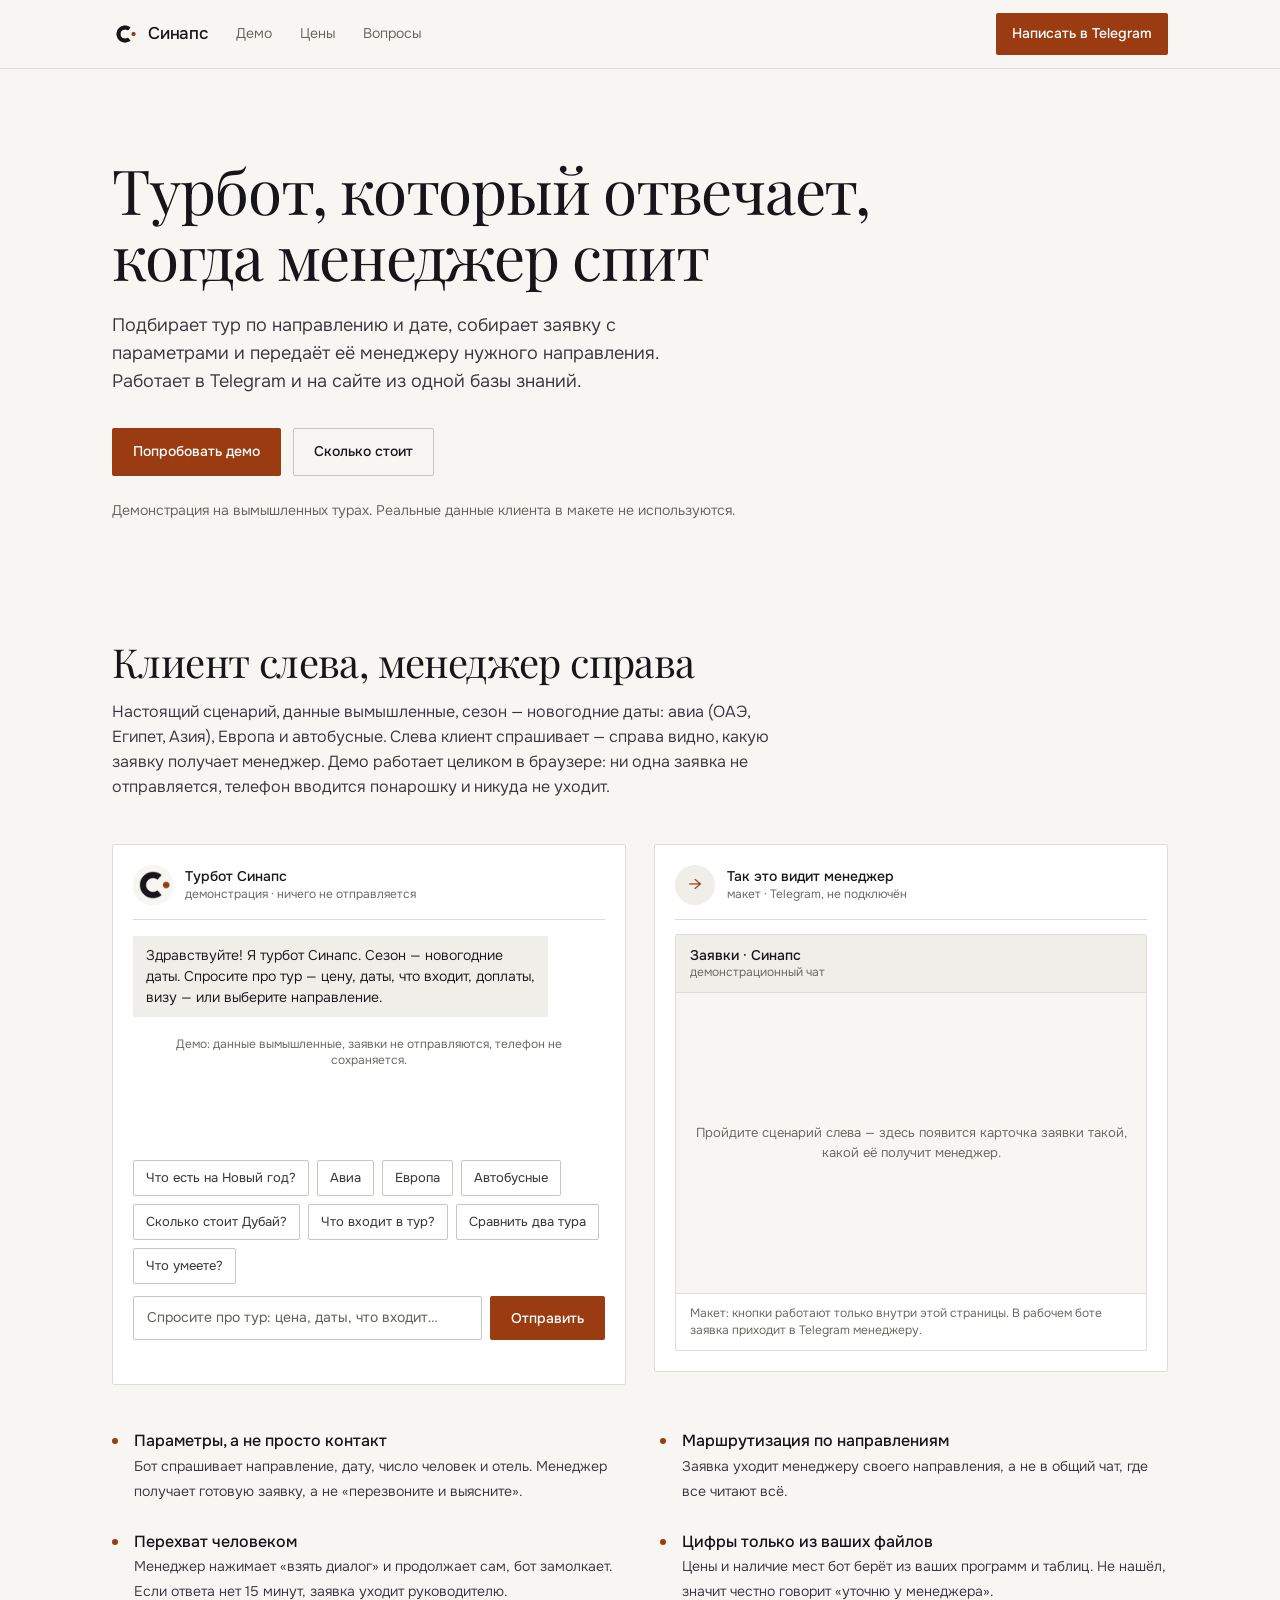
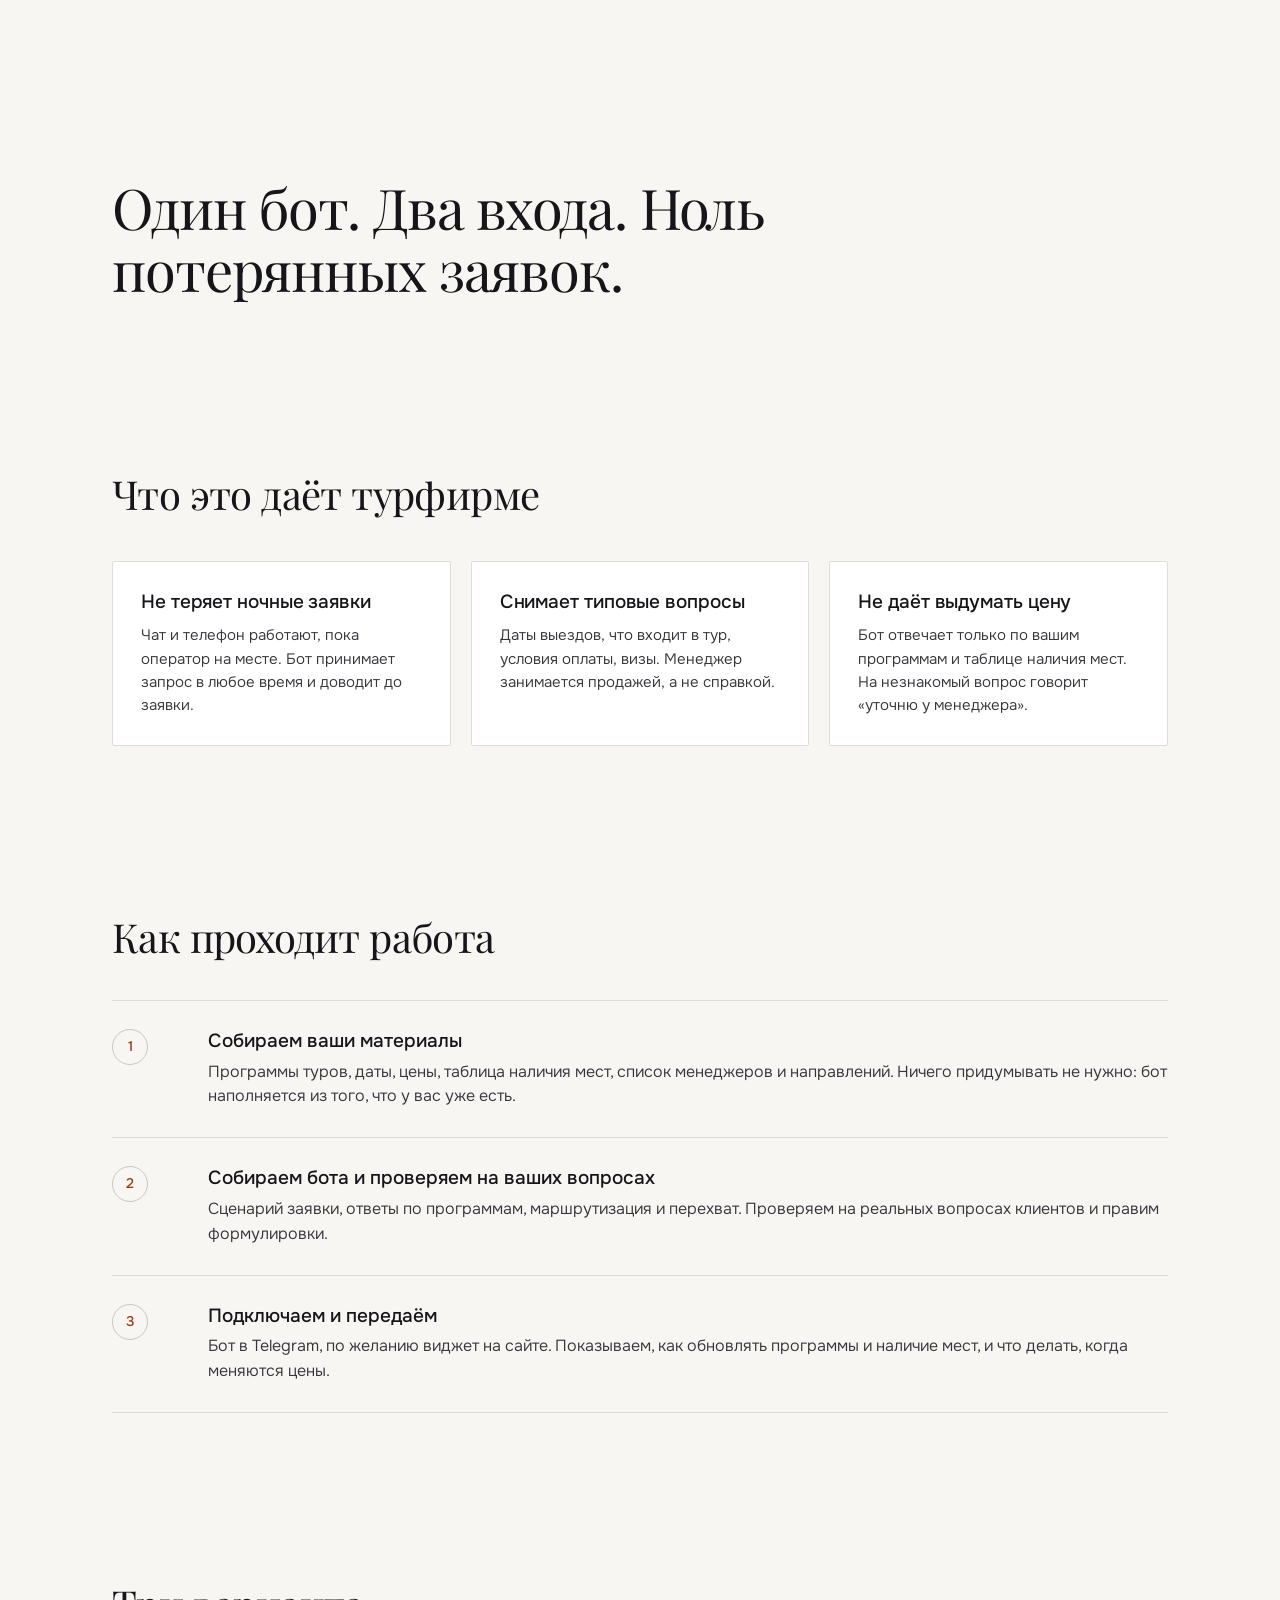
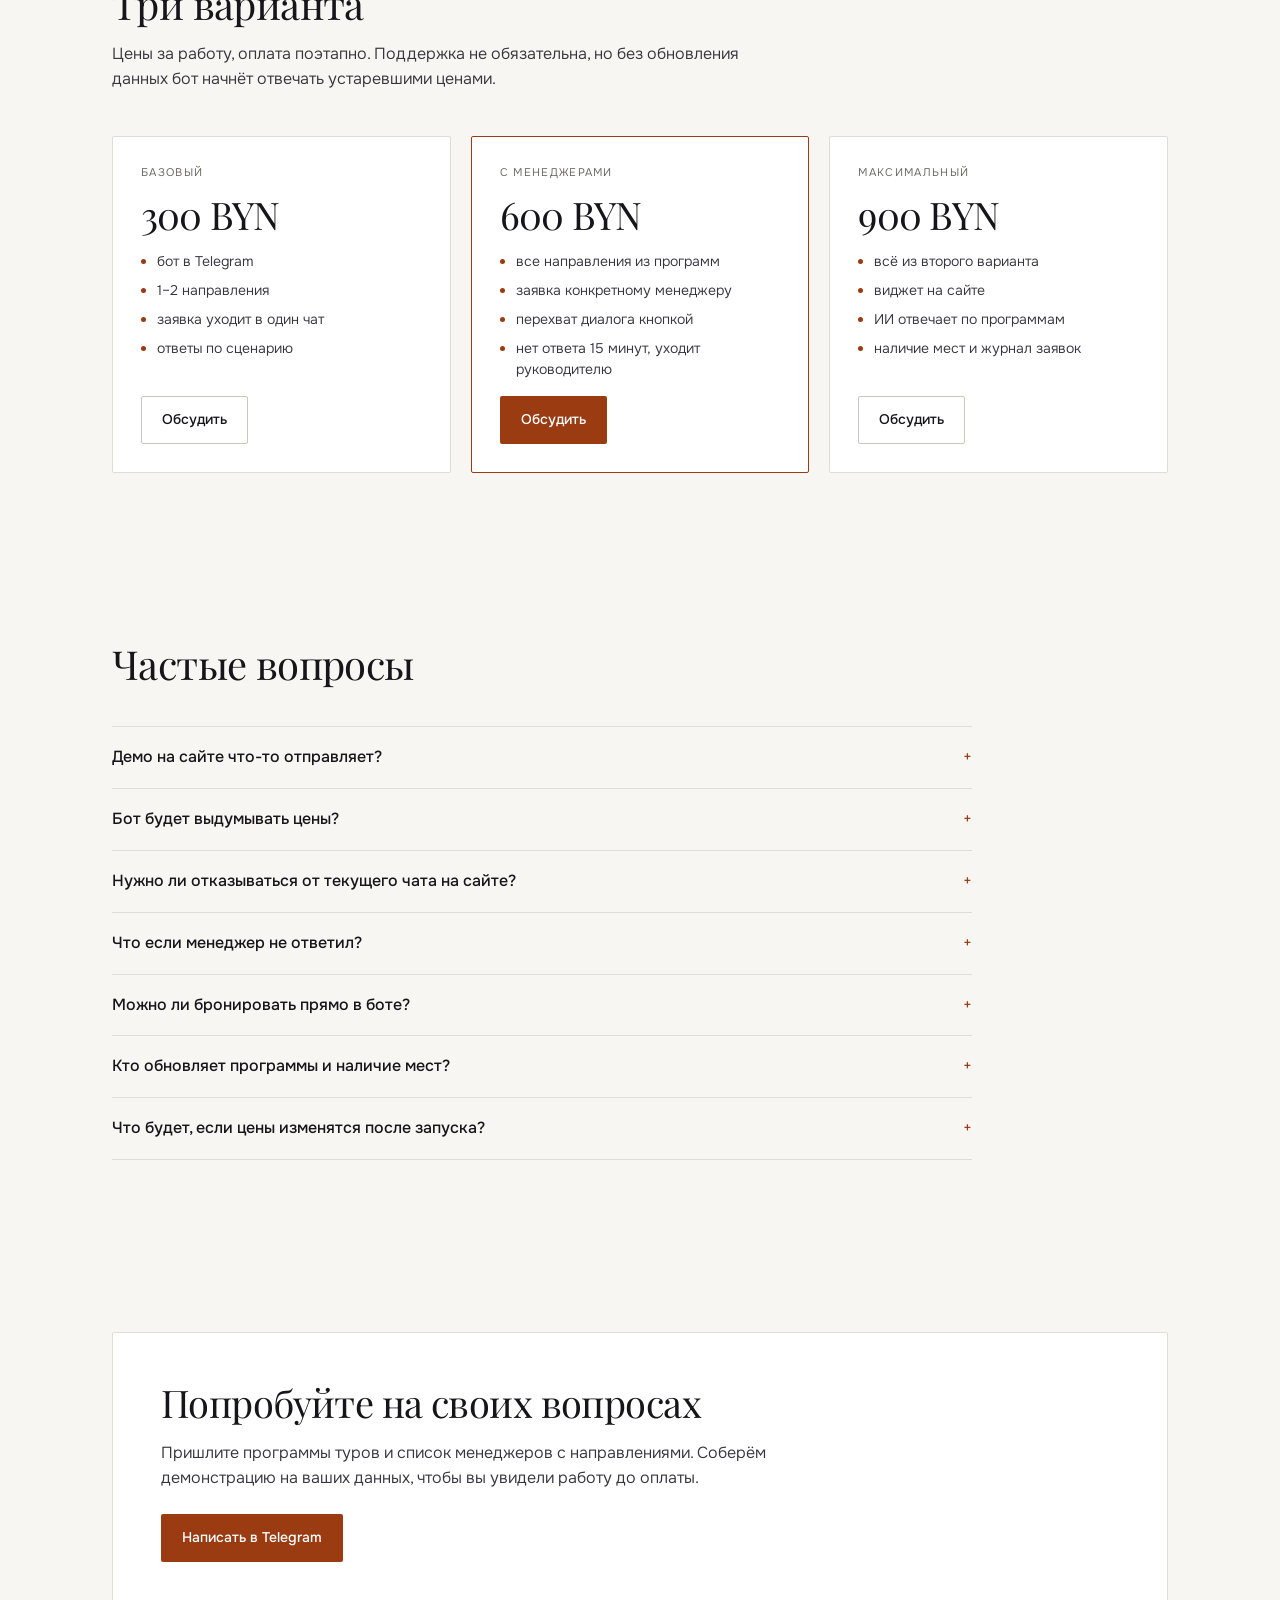
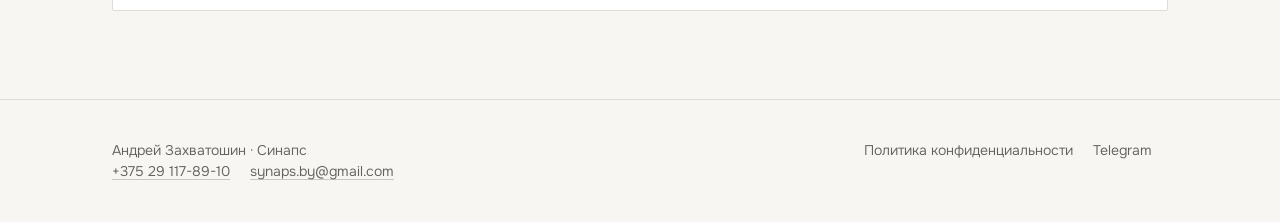
==== commit b81ec852: "Убран azbookie@yandex.ru из подвала: остаются телефон и synaps.by@gmail.com" ====
--- a/public/index.html
+++ b/public/index.html
@@ -214,7 +214,6 @@
       <div>Андрей Захватошин · Синапс</div>
       <div class="contacts">
         <a href="tel:+375291178910">+375 29 117-89-10</a>
-        <a href="mailto:azbookie@yandex.ru">azbookie@yandex.ru</a>
         <a href="mailto:synaps.by@gmail.com">synaps.by@gmail.com</a>
       </div>
     </div>
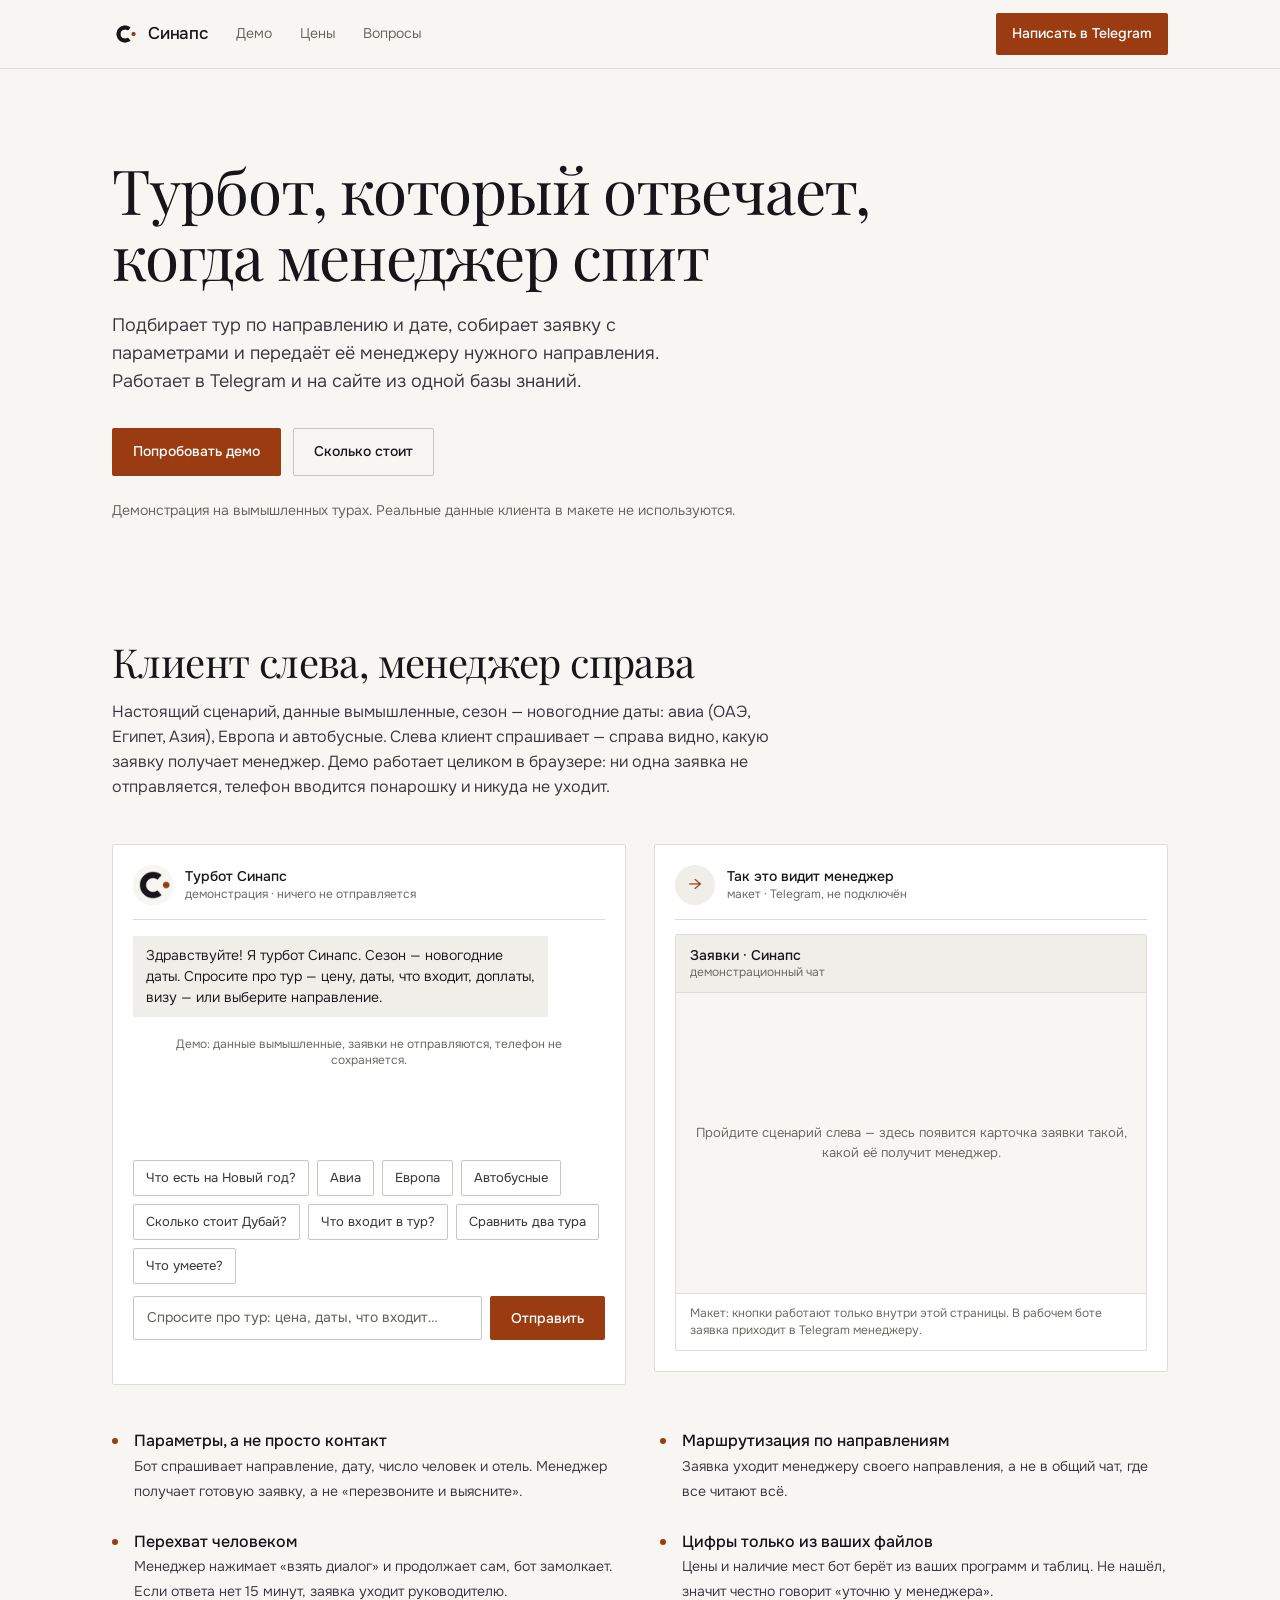
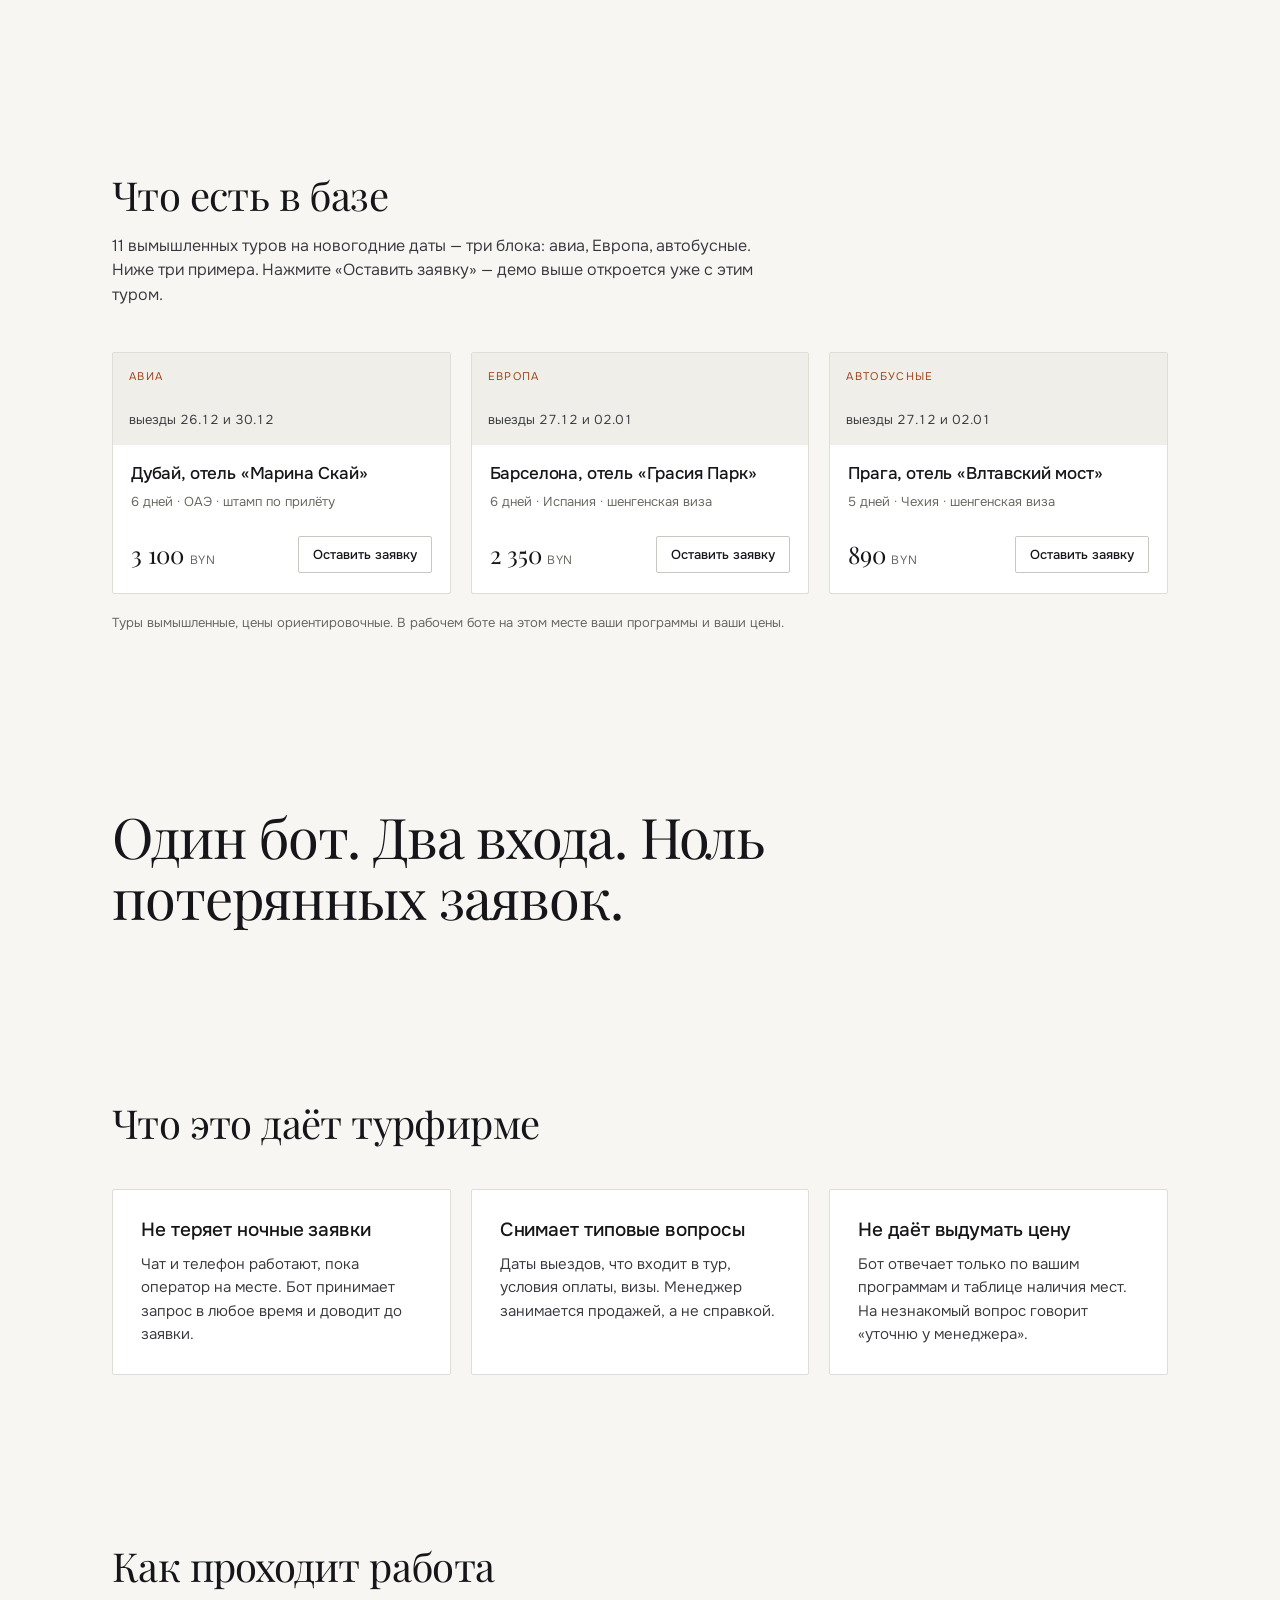
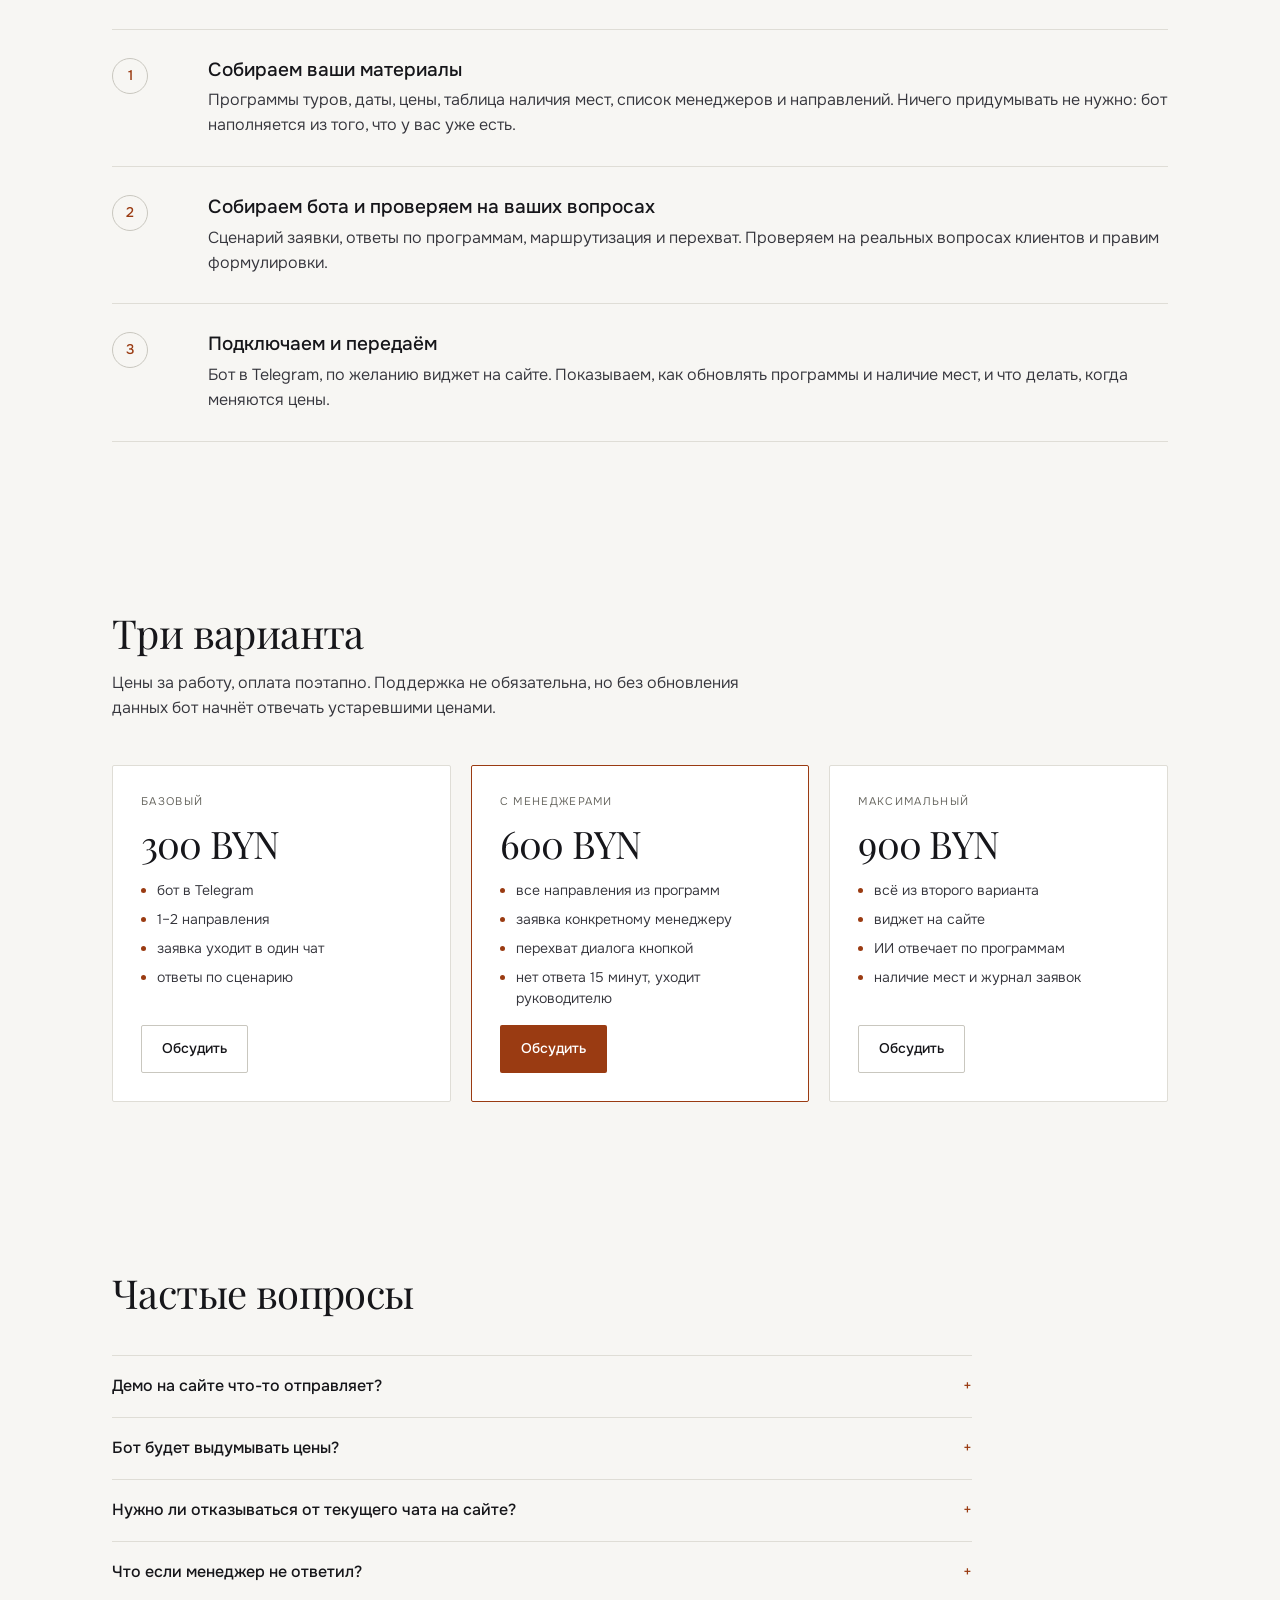
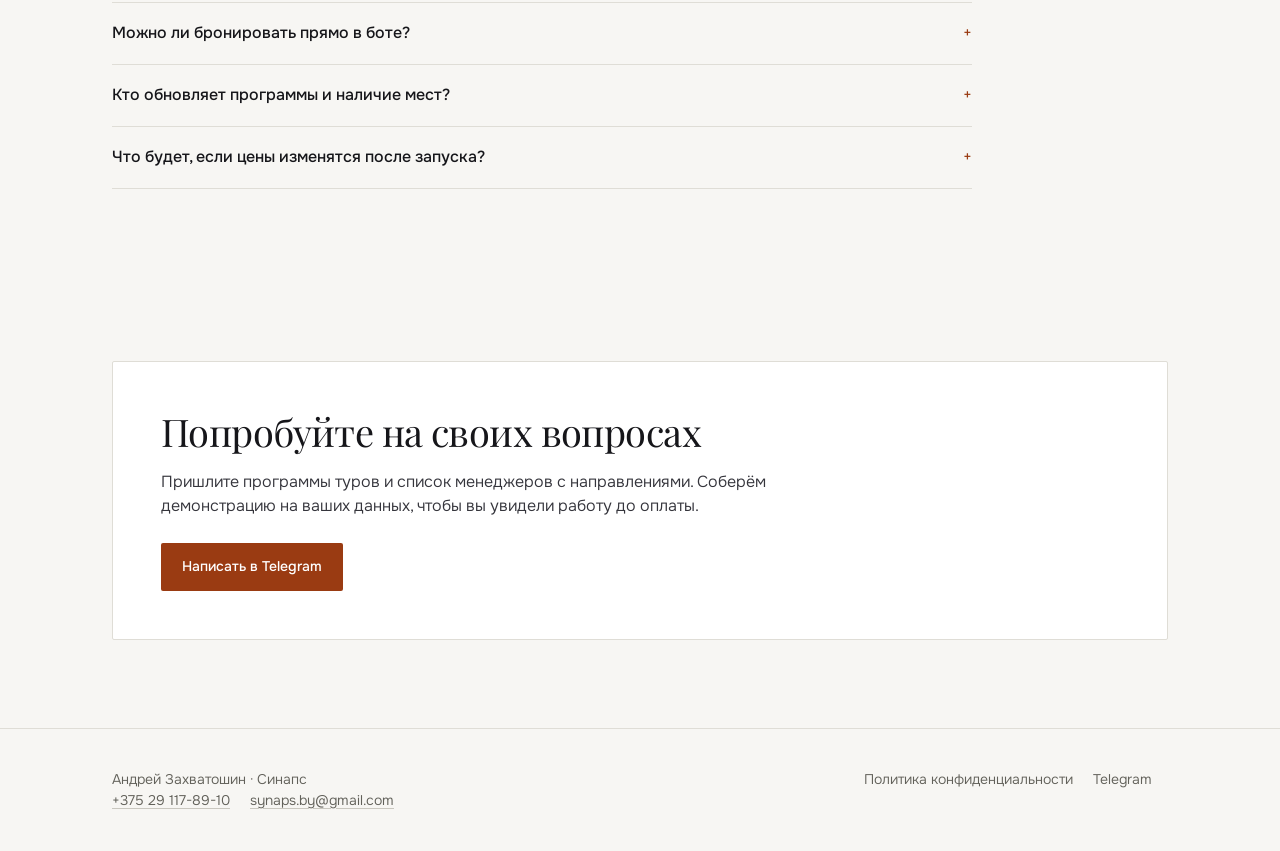
==== commit 23b23663: "P1.1: блок «Что есть в базе» с карточками туров - три карточки (авиа, Европа, автобусные) по логике " ====
--- a/public/index.html
+++ b/public/index.html
@@ -102,6 +102,62 @@
     </div>
   </section>
 
+  <section class="block" id="tours">
+    <div class="wrap">
+      <h2 class="reveal">Что есть в базе</h2>
+      <p class="lead reveal">11 вымышленных туров на новогодние даты — три блока: авиа, Европа, автобусные. Ниже три примера. Нажмите «Оставить заявку» — демо выше откроется уже с этим туром.</p>
+
+      <div class="tours-grid">
+        <article class="tour reveal">
+          <div class="tour-plate">
+            <span class="tour-dir">Авиа</span>
+            <span class="tour-dates">выезды 26.12 и 30.12</span>
+          </div>
+          <div class="tour-body">
+            <h3 class="tour-name">Дубай, отель «Марина Скай»</h3>
+            <p class="tour-meta">6 дней · ОАЭ · штамп по прилёту</p>
+            <div class="tour-foot">
+              <span class="tour-price">3 100 <small>BYN</small></span>
+              <button class="btn ghost tour-cta" type="button" data-tour="avia-dubai-marina-sky">Оставить заявку</button>
+            </div>
+          </div>
+        </article>
+
+        <article class="tour reveal">
+          <div class="tour-plate">
+            <span class="tour-dir">Европа</span>
+            <span class="tour-dates">выезды 27.12 и 02.01</span>
+          </div>
+          <div class="tour-body">
+            <h3 class="tour-name">Барселона, отель «Грасия Парк»</h3>
+            <p class="tour-meta">6 дней · Испания · шенгенская виза</p>
+            <div class="tour-foot">
+              <span class="tour-price">2 350 <small>BYN</small></span>
+              <button class="btn ghost tour-cta" type="button" data-tour="europe-barcelona-gracia">Оставить заявку</button>
+            </div>
+          </div>
+        </article>
+
+        <article class="tour reveal">
+          <div class="tour-plate">
+            <span class="tour-dir">Автобусные</span>
+            <span class="tour-dates">выезды 27.12 и 02.01</span>
+          </div>
+          <div class="tour-body">
+            <h3 class="tour-name">Прага, отель «Влтавский мост»</h3>
+            <p class="tour-meta">5 дней · Чехия · шенгенская виза</p>
+            <div class="tour-foot">
+              <span class="tour-price">890 <small>BYN</small></span>
+              <button class="btn ghost tour-cta" type="button" data-tour="bus-prague-vltava-newyear">Оставить заявку</button>
+            </div>
+          </div>
+        </article>
+      </div>
+
+      <p class="tours-note reveal">Туры вымышленные, цены ориентировочные. В рабочем боте на этом месте ваши программы и ваши цены.</p>
+    </div>
+  </section>
+
   <section class="tagline">
     <div class="wrap">
       <p id="tagline" data-text="Один бот. Два входа. Ноль потерянных заявок."></p>
--- a/public/style.css
+++ b/public/style.css
@@ -212,6 +212,33 @@
 .demo-notes b { display: block; font-weight: 500; }
 .demo-notes span { color: var(--ink-2); font-size: 14px; line-height: 1.5; }
 
+/* ---------- карточки туров ---------- */
+section[id] { scroll-margin-top: 84px; }
+.tours-grid { display: grid; grid-template-columns: repeat(3, 1fr); gap: 20px; margin-top: 44px; }
+@media (max-width: 960px) { .tours-grid { grid-template-columns: 1fr; gap: 14px; } }
+
+.tour {
+  background: var(--surface); border: 1px solid var(--hair); border-radius: var(--radius);
+  display: flex; flex-direction: column; overflow: hidden;
+  transition: border-color 120ms ease;
+}
+.tour:hover { border-color: var(--hair-strong); }
+.tour-plate {
+  background: var(--surface-2); padding: 16px; min-height: 92px;
+  display: flex; flex-direction: column; justify-content: space-between; gap: 10px;
+}
+.tour-dir { font-size: 11px; line-height: 1.3; text-transform: uppercase; letter-spacing: 0.12em; color: var(--accent); }
+.tour-dates { font-size: 13px; line-height: 1.4; color: var(--ink-2); font-variant-numeric: tabular-nums; }
+.tour-body { padding: 18px 18px 20px; display: flex; flex-direction: column; gap: 8px; flex: 1; }
+.tour-name { font-size: 17px; line-height: 1.3; font-weight: 500; letter-spacing: -0.01em; }
+.tour-meta { color: var(--muted); font-size: 13px; line-height: 1.45; margin: 0; }
+.tour-foot { margin-top: auto; padding-top: 16px; display: flex; align-items: center; justify-content: space-between; gap: 12px; flex-wrap: wrap; }
+.tour-price { font-family: var(--display); font-size: 24px; line-height: 1.1; letter-spacing: -0.01em; }
+.tour-price small { font-family: var(--body); font-size: 12px; color: var(--muted); letter-spacing: 0.05em; }
+.tour-cta { padding: 9px 14px; font-size: 13px; }
+.tour:hover .tour-cta { background: var(--surface-2); border-color: var(--ink-2); }
+.tours-note { margin: 20px 0 0; color: var(--muted); font-size: 13px; line-height: 1.45; }
+
 /* ---------- tagline ---------- */
 .tagline { padding: 88px 0; }
 .tagline p {
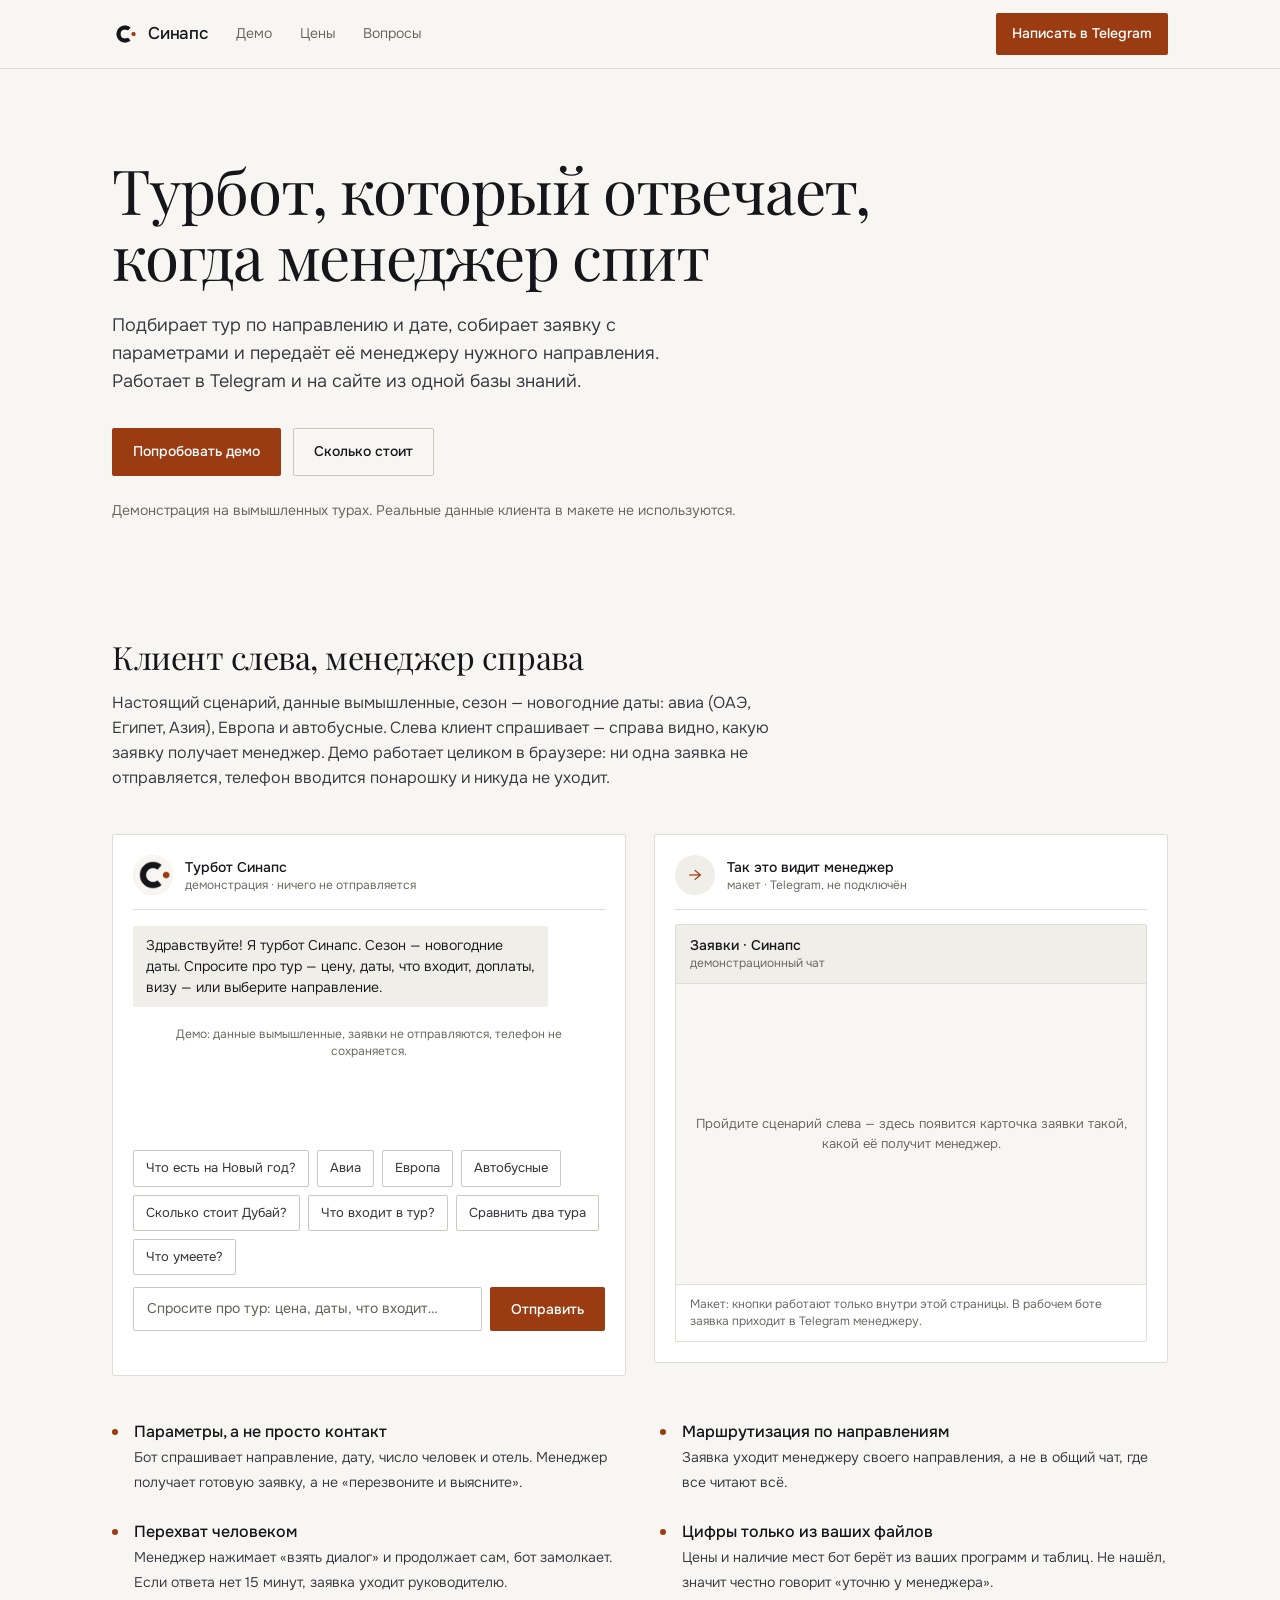
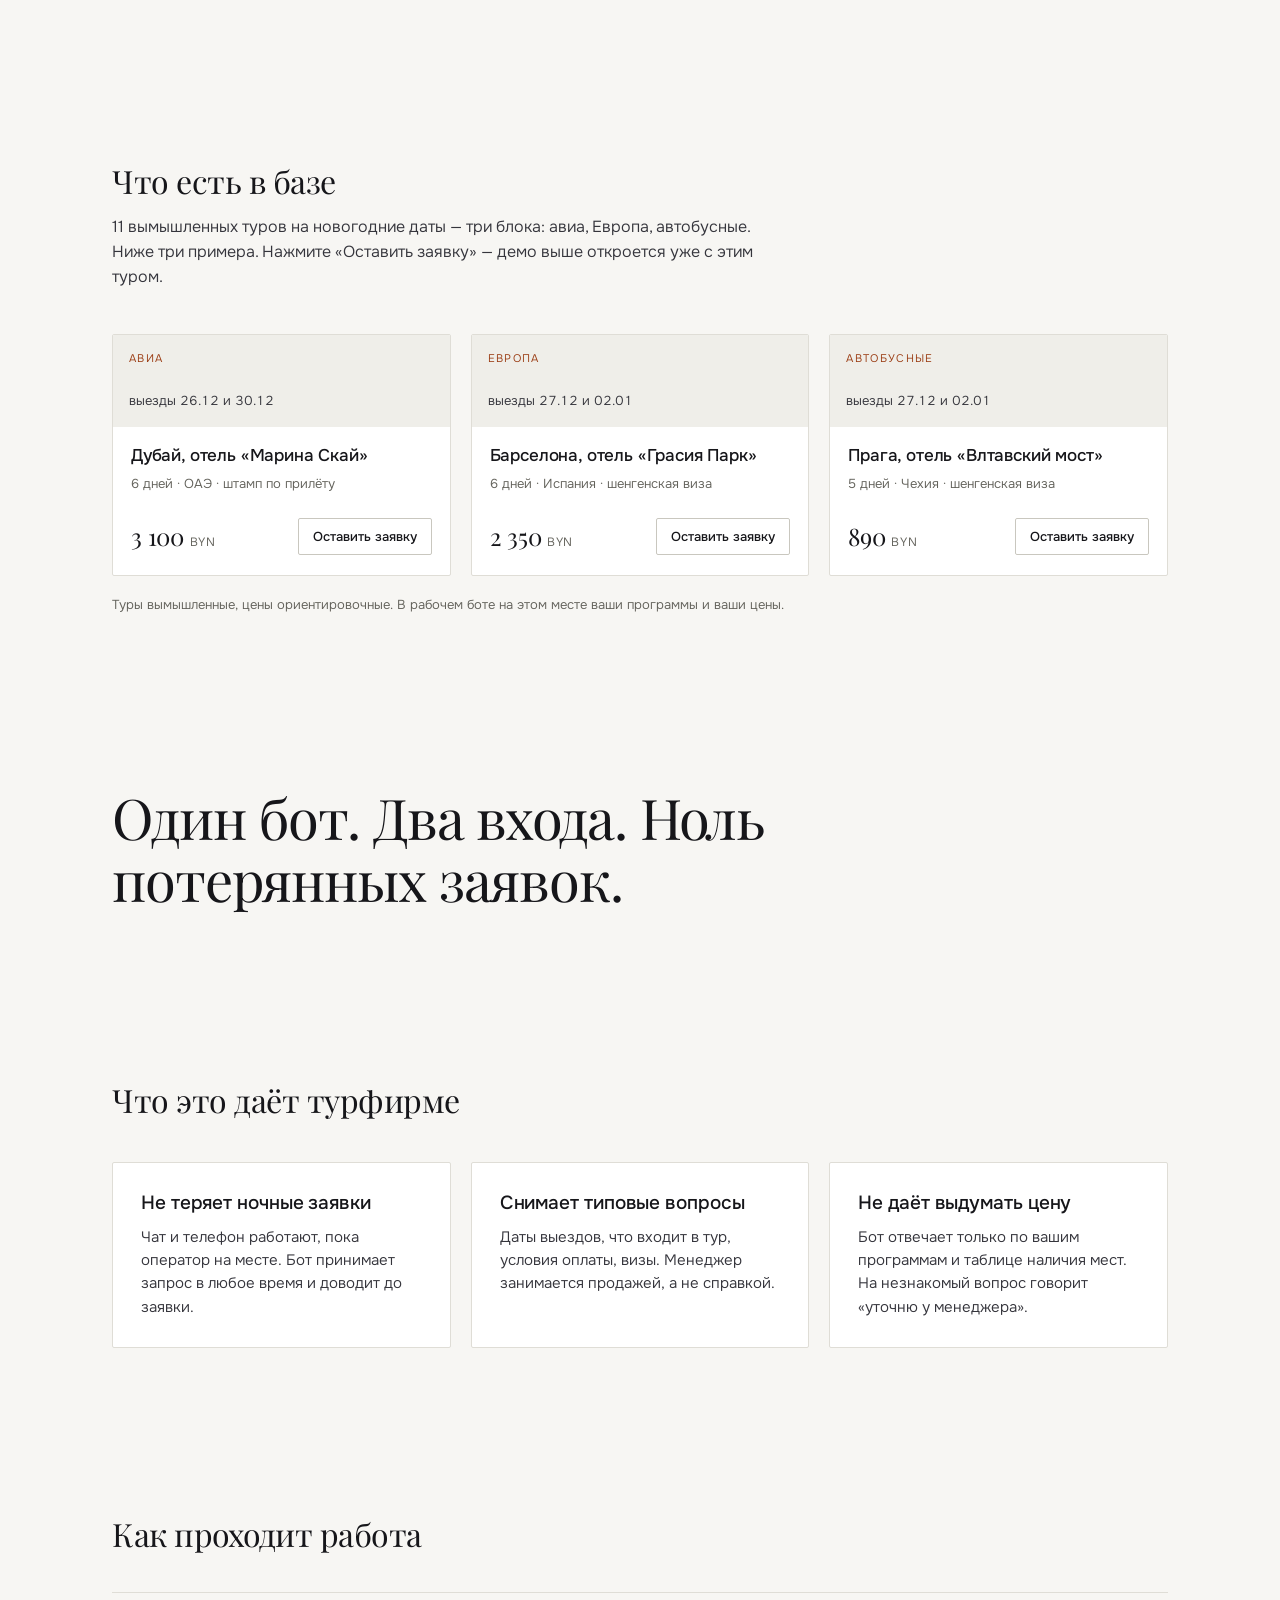
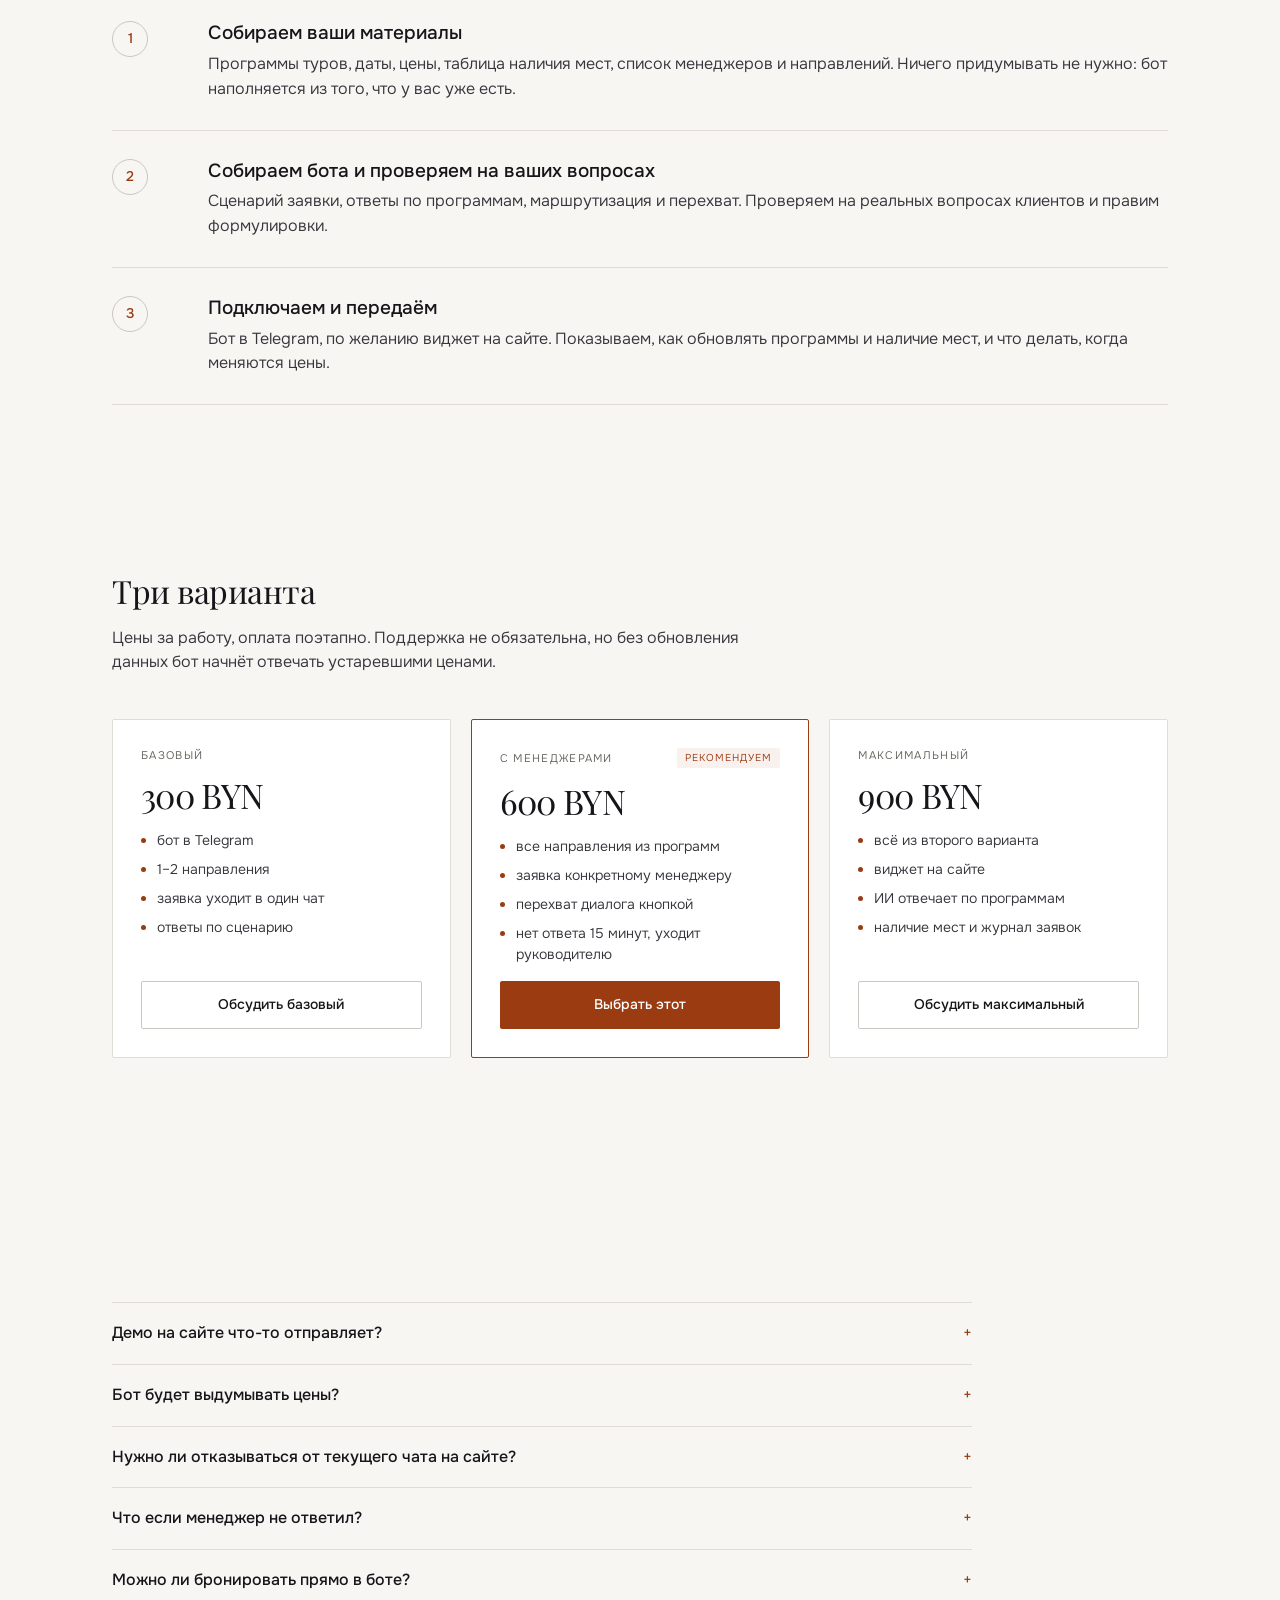
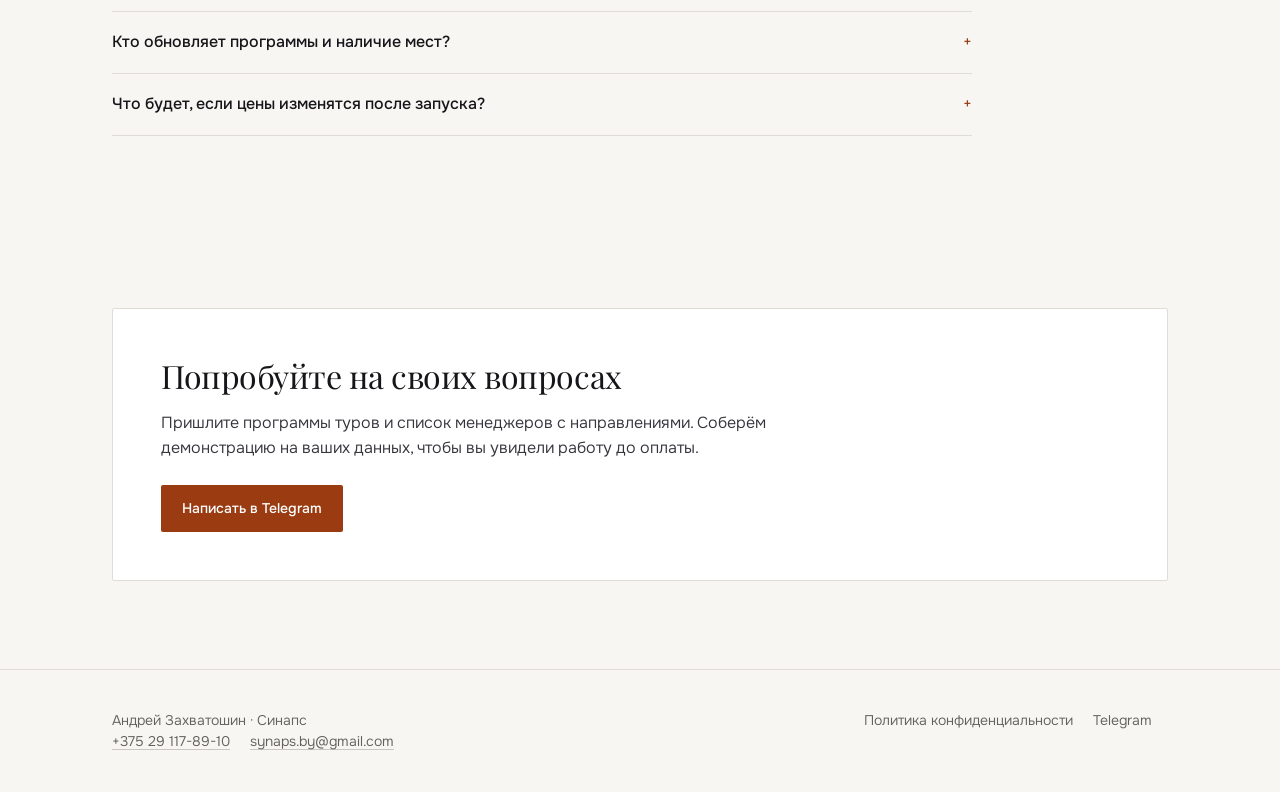
==== commit f81a505d: "P1.2 + P1.3: иерархия в прайсе и умеренные кегли заголовков - три одинаковые «Обсудить» → разный тек" ====
--- a/public/index.html
+++ b/public/index.html
@@ -209,10 +209,10 @@
             <li>заявка уходит в один чат</li>
             <li>ответы по сценарию</li>
           </ul>
-          <a class="btn ghost" href="#final">Обсудить</a>
+          <a class="btn ghost" href="#final">Обсудить базовый</a>
         </div>
         <div class="card price hot reveal">
-          <div class="tag">С менеджерами</div>
+          <div class="price-head"><div class="tag">С менеджерами</div><span class="price-badge">Рекомендуем</span></div>
           <div class="sum">600 BYN</div>
           <ul>
             <li>все направления из программ</li>
@@ -220,7 +220,7 @@
             <li>перехват диалога кнопкой</li>
             <li>нет ответа 15 минут, уходит руководителю</li>
           </ul>
-          <a class="btn" href="#final">Обсудить</a>
+          <a class="btn" href="#final">Выбрать этот</a>
         </div>
         <div class="card price reveal">
           <div class="tag">Максимальный</div>
@@ -231,7 +231,7 @@
             <li>ИИ отвечает по программам</li>
             <li>наличие мест и журнал заявок</li>
           </ul>
-          <a class="btn ghost" href="#final">Обсудить</a>
+          <a class="btn ghost" href="#final">Обсудить максимальный</a>
         </div>
       </div>
     </div>
--- a/public/style.css
+++ b/public/style.css
@@ -115,7 +115,7 @@
 section.block#demo { padding-top: 56px; }
 section.block > .wrap > h2 {
   font-family: var(--display);
-  font-size: clamp(28px, 3.4vw, 40px);
+  font-size: clamp(26px, 3vw, 32px);
   line-height: 1.14;
   letter-spacing: -0.015em;
   font-weight: 400;
@@ -270,12 +270,12 @@
 .price { display: flex; flex-direction: column; gap: 16px; }
 .price.hot { border-color: var(--accent); }
 .price .tag { font-size: 11px; line-height: 1.3; color: var(--muted); text-transform: uppercase; letter-spacing: 0.12em; }
-.price .sum { font-family: var(--display); font-size: 38px; line-height: 1.05; font-weight: 400; letter-spacing: -0.02em; }
+.price .sum { font-family: var(--display); font-size: 34px; line-height: 1.05; font-weight: 400; letter-spacing: -0.02em; }
 .price .sum small { font-family: var(--body); font-size: 14px; font-weight: 350; color: var(--muted); }
 .price ul { list-style: none; margin: 0; padding: 0; display: grid; gap: 8px; }
 .price li { font-size: 14px; line-height: 1.5; color: var(--ink-2); padding-left: 16px; position: relative; }
 .price li::before { content: ""; position: absolute; left: 0; top: 8px; width: 5px; height: 5px; border-radius: 999px; background: var(--accent); }
-.price .btn { margin-top: auto; align-self: flex-start; }
+.price .btn { margin-top: auto; width: 100%; justify-content: center; }
 
 /* ---------- faq ---------- */
 .faq { display: grid; gap: 0; margin-top: 40px; max-width: 860px; }
@@ -290,7 +290,7 @@
 /* ---------- final ---------- */
 .final { padding: 88px 0; }
 .final .box { background: var(--surface); border: 1px solid var(--hair); border-radius: var(--radius); padding: 48px; }
-.final h2 { font-family: var(--display); font-size: clamp(28px, 3.2vw, 38px); line-height: 1.15; font-weight: 400; letter-spacing: -0.015em; }
+.final h2 { font-family: var(--display); font-size: clamp(26px, 3vw, 32px); line-height: 1.2; font-weight: 400; letter-spacing: -0.015em; }
 .final p { color: var(--ink-2); margin: 16px 0 24px; max-width: 620px; }
 @media (max-width: 760px) { .final .box { padding: 28px; } }
 
@@ -314,3 +314,11 @@
   html { scroll-behavior: auto; }
   .msg.typing { animation: none; }
 }
+
+/* ---------- прайс: иерархия (P1.2) ---------- */
+.price-head { display: flex; align-items: center; justify-content: space-between; gap: 12px; }
+.price-badge {
+  font-size: 10px; line-height: 1.2; text-transform: uppercase; letter-spacing: 0.1em;
+  color: var(--accent); background: var(--accent-soft); border-radius: var(--radius);
+  padding: 4px 8px; white-space: nowrap;
+}
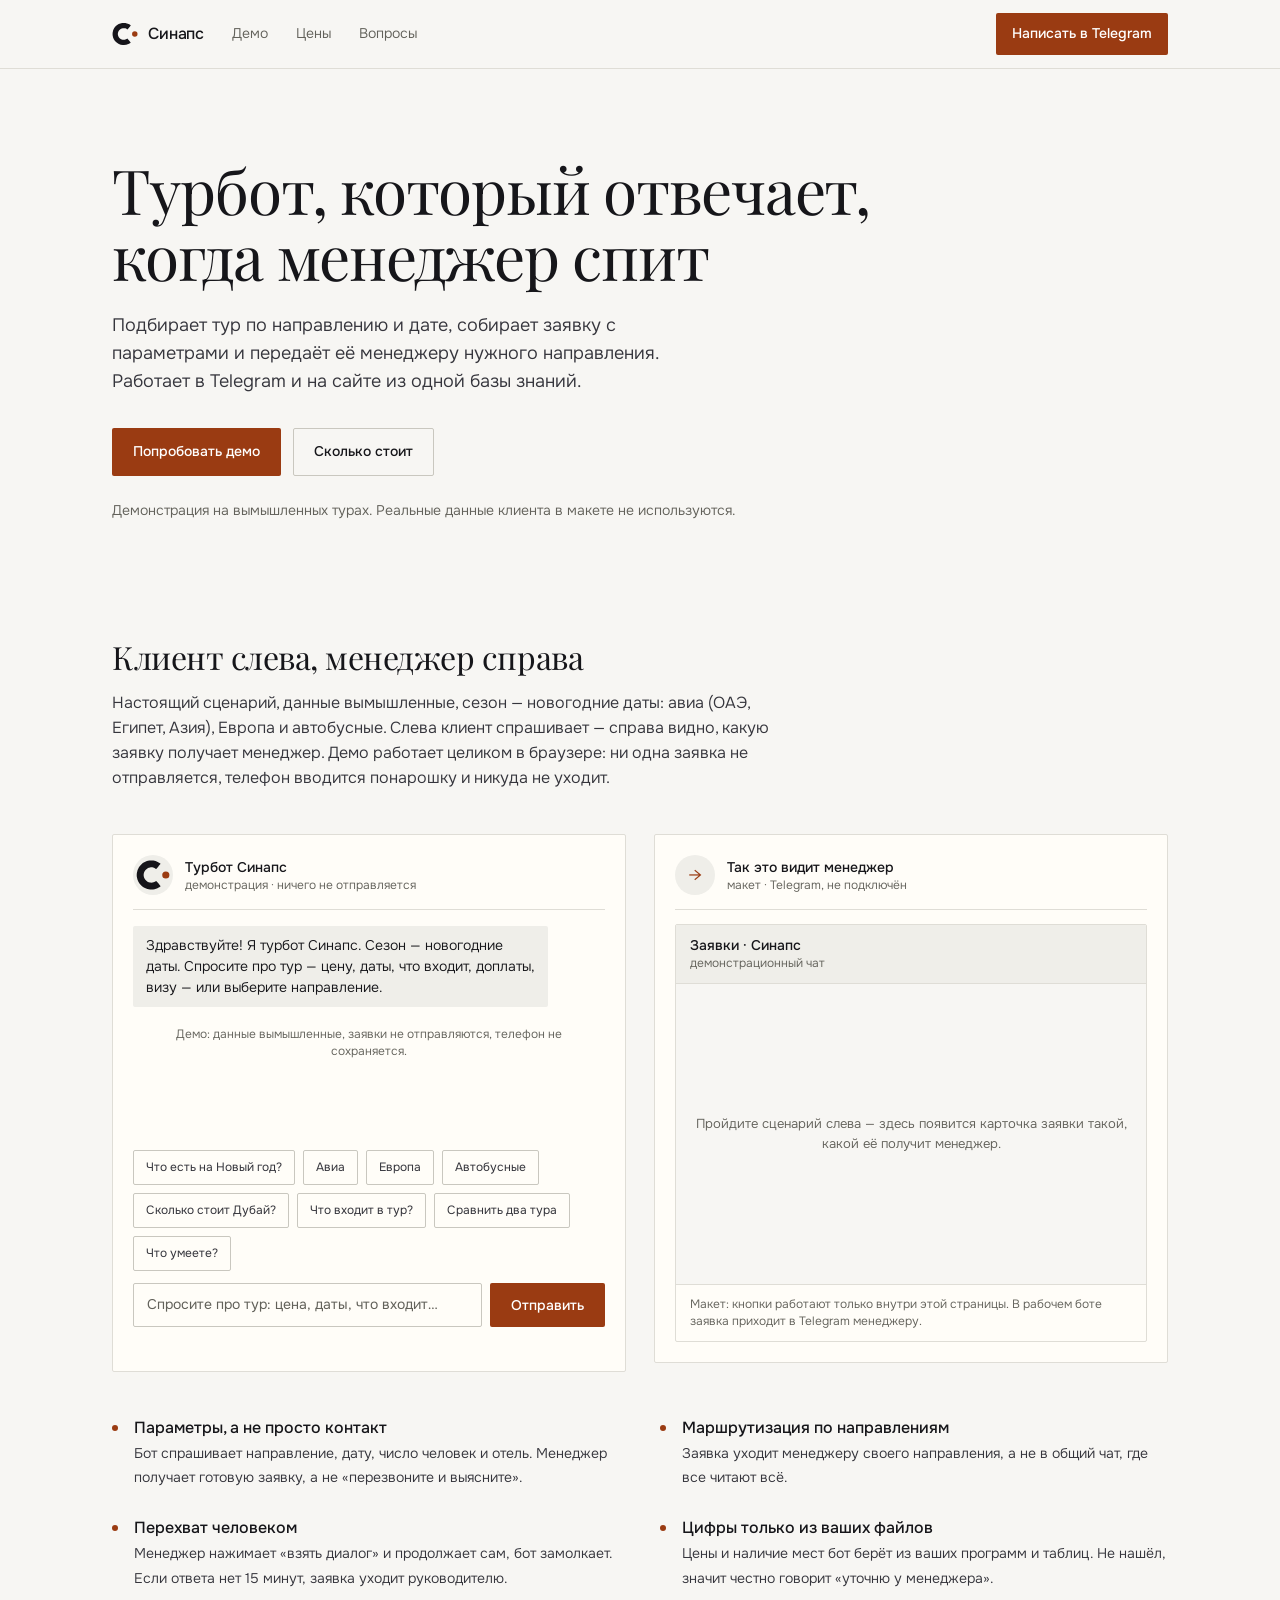
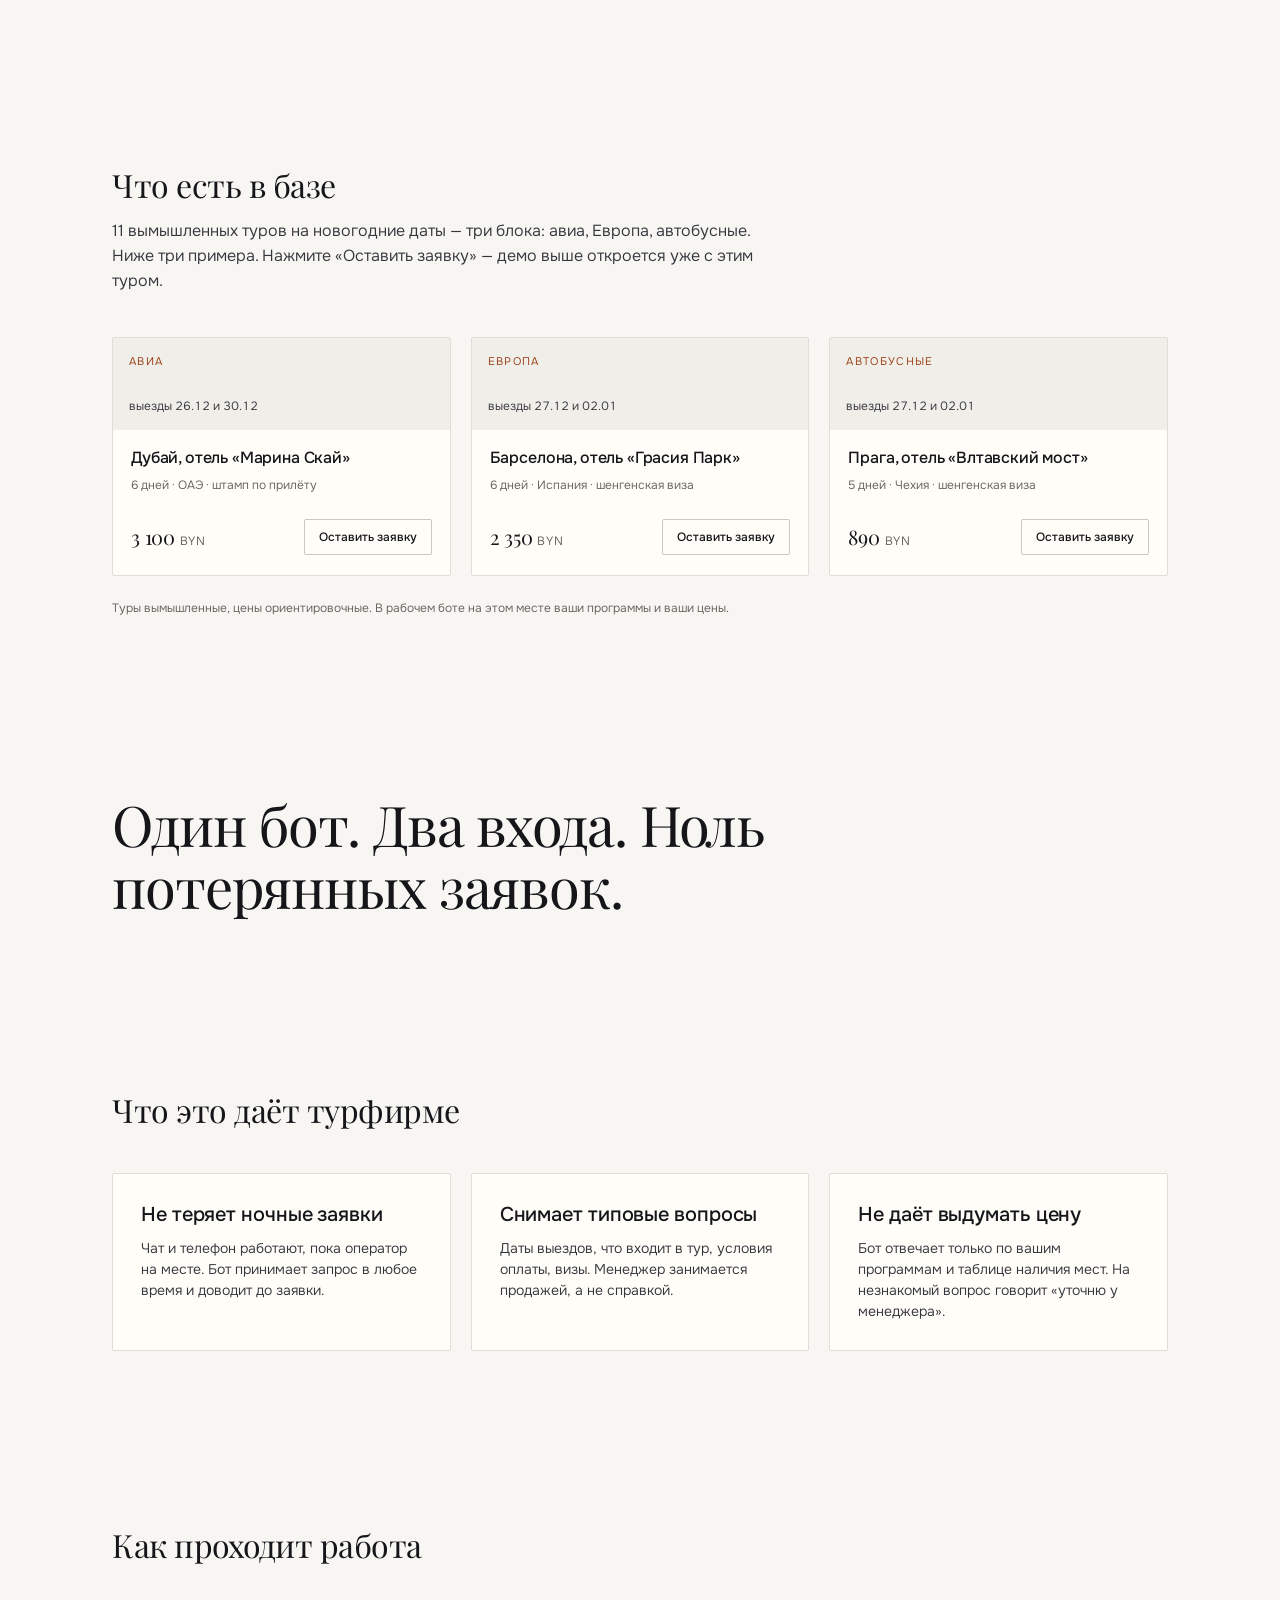
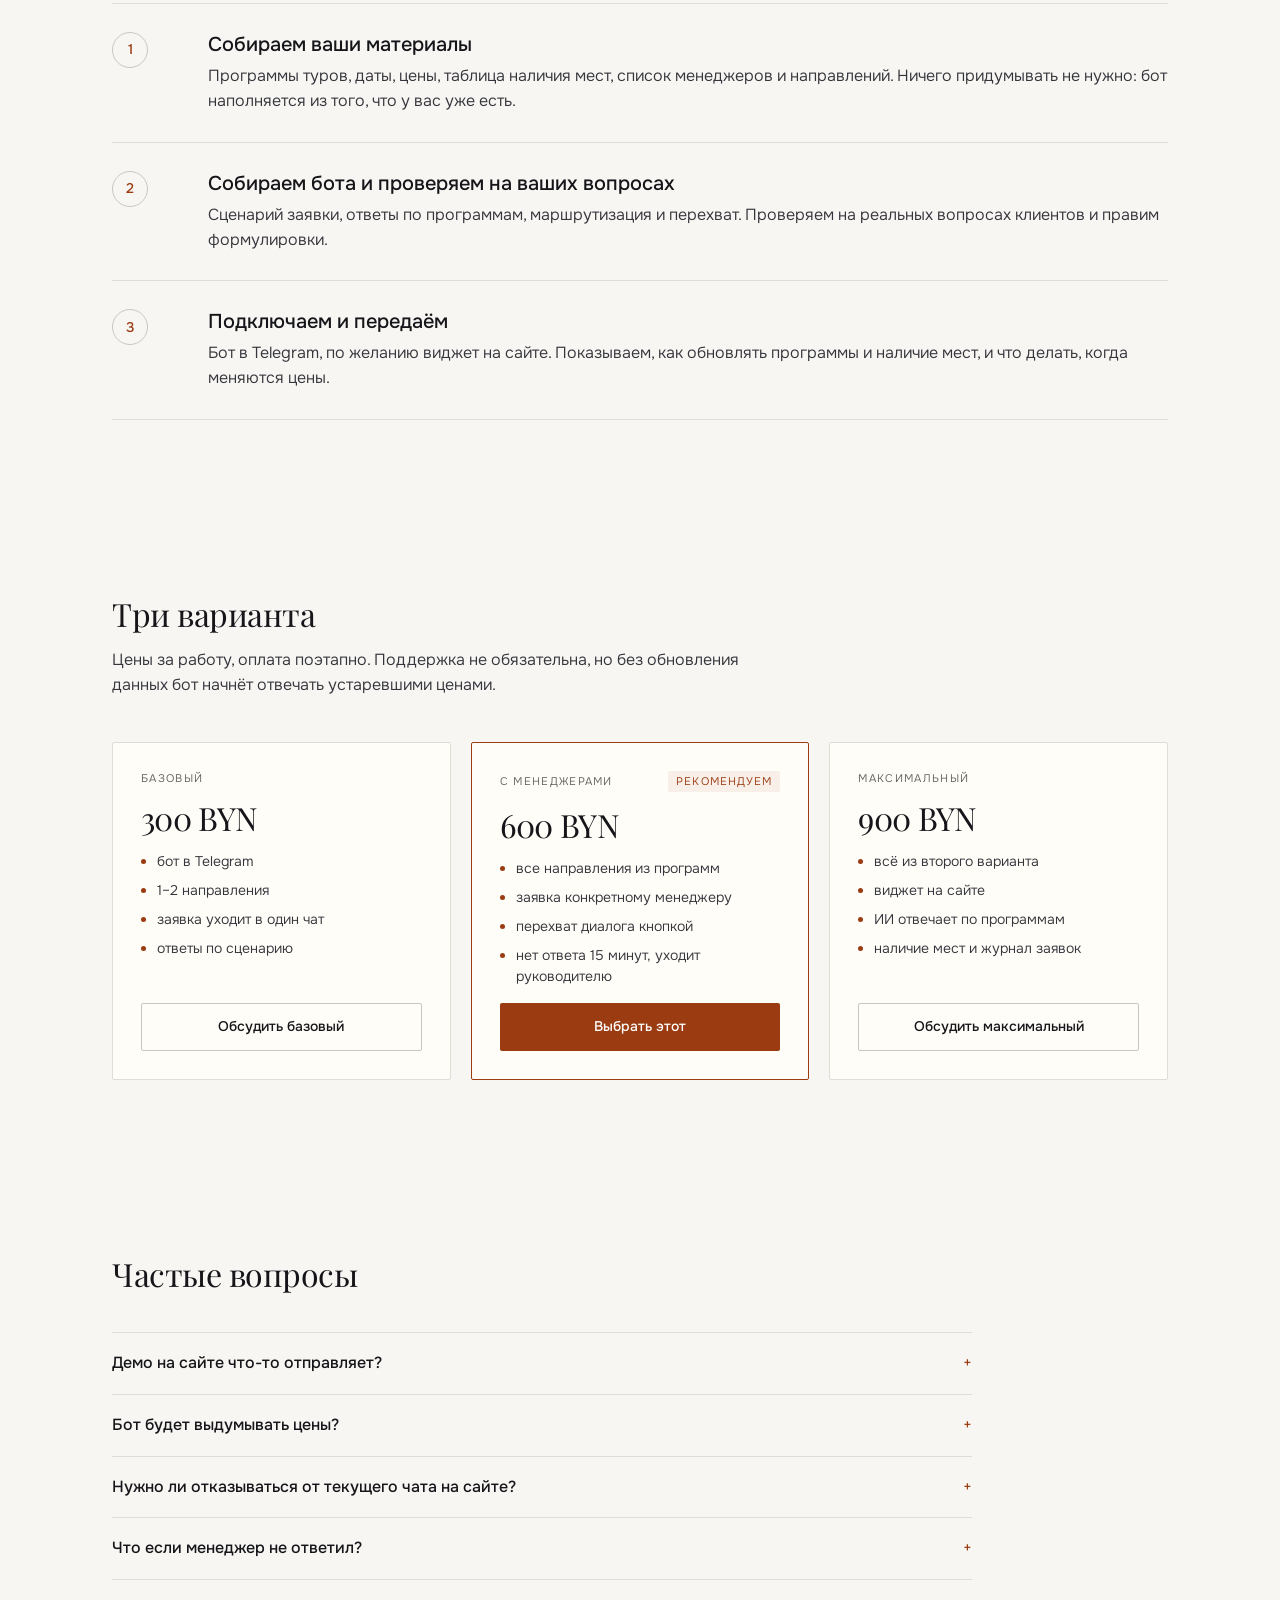
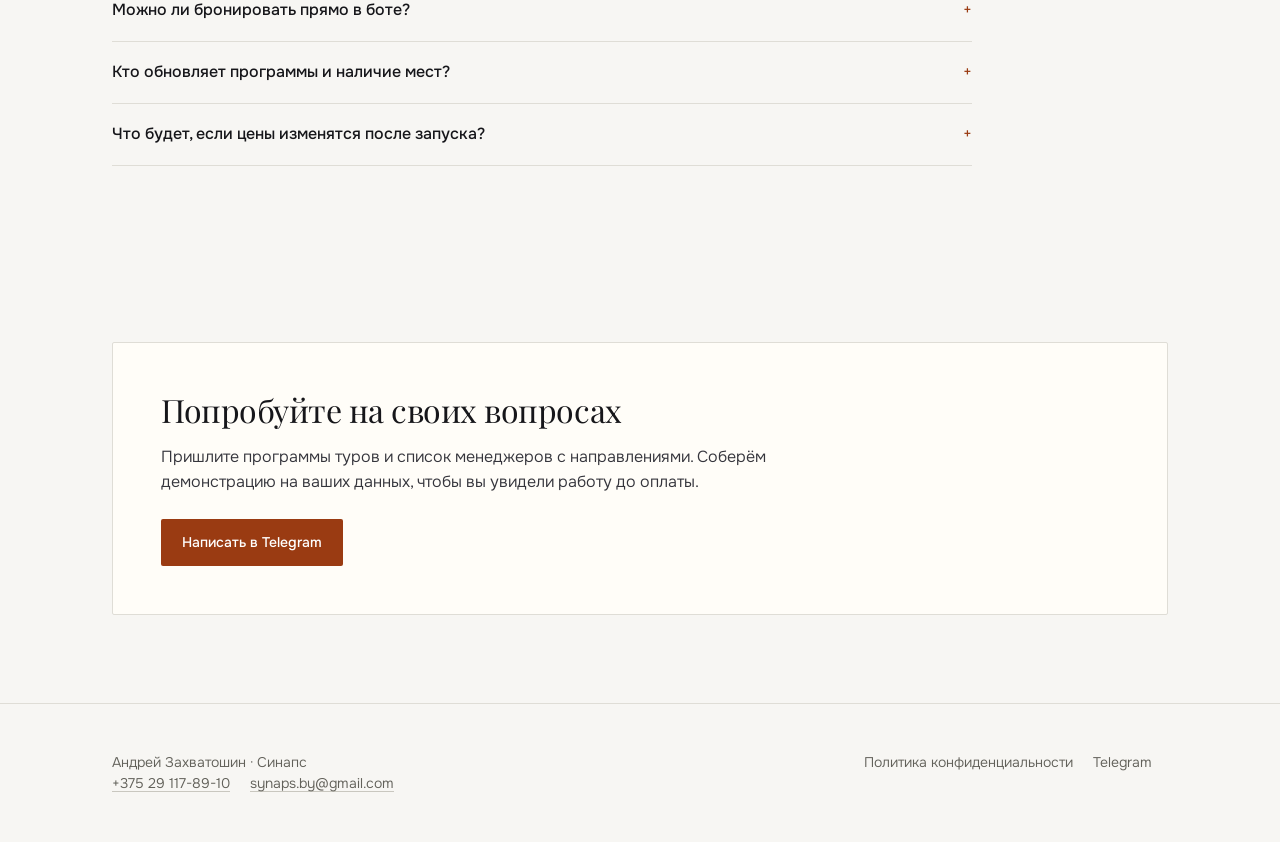
==== commit ad1dfeda: "P3.11: логотип в SVG — векторизован с растра - logo.svg: буква обведена potrace по маске (1 контур, " ====
--- a/public/index.html
+++ b/public/index.html
@@ -10,6 +10,7 @@
 <meta property="og:type" content="website">
 <link rel="canonical" href="https://synaps.bond/">
 <meta property="og:url" content="https://synaps.bond/">
+<link rel="icon" type="image/svg+xml" href="logo.svg">
 <link rel="icon" type="image/png" sizes="96x96" href="logo-96.png">
 <link rel="apple-touch-icon" href="logo-192.png">
 <meta property="og:image" content="https://synaps.bond/logo-512.png">
@@ -23,7 +24,7 @@
 
 <div class="nav-shell">
   <nav class="nav" aria-label="Основная навигация">
-    <span class="brand"><img class="brand-logo" src="logo-96.png" alt="" width="24" height="24">Синапс</span>
+    <span class="brand"><img class="brand-logo" src="logo.svg" alt="" width="26" height="26">Синапс</span>
     <a class="link" href="#demo">Демо</a>
     <a class="link" href="#prices">Цены</a>
     <a class="link" href="#faq">Вопросы</a>
@@ -53,7 +54,7 @@
       <div class="demo-grid">
         <div class="panel reveal">
           <div class="panel-head">
-            <div class="dot"><img src="logo-96.png" alt="" width="40" height="40"></div>
+            <div class="dot"><img src="logo.svg" alt="" width="40" height="40"></div>
             <div class="who">Турбот Синапс<span>демонстрация · ничего не отправляется</span></div>
           </div>
 
--- a/public/style.css
+++ b/public/style.css
@@ -3,7 +3,7 @@
 
 :root {
   --bg: #F7F6F3;
-  --surface: #FFFFFF;
+  --surface: #FFFDF8;
   --surface-2: #EFEEE9;
   --ink: #16161A;
   --ink-2: #35353C;
@@ -14,6 +14,21 @@
   --accent-dark: #7E2F0C;
   --accent-soft: rgba(154, 59, 18, 0.07);
 
+  /* шкала отступов: 4/8/12/16/24/32/48/64/88 */
+  --space-1: 4px; --space-2: 8px; --space-3: 12px; --space-4: 16px;
+  --space-5: 24px; --space-6: 32px; --space-7: 48px; --space-8: 64px; --space-9: 88px;
+
+  /* шкала типографики: 5 ступеней текста + 3 дисплейных */
+  --text-display: clamp(36px, 5.2vw, 62px);
+  --text-display-2: clamp(30px, 4.6vw, 56px);
+  --text-display-3: clamp(30px, 4vw, 44px);
+  --text-h2: clamp(26px, 3vw, 32px);
+  --text-h3: 20px;
+  --text-lede: 18px;
+  --text-body: 16px;
+  --text-ui: 14px;
+  --text-caption: 12px;
+  --text-micro: 11px;
   --radius: 2px;
   --ease: cubic-bezier(0.22, 1, 0.36, 1);
 
@@ -61,9 +76,9 @@
 /* ---------- nav ---------- */
 .nav-shell { position: sticky; top: 0; z-index: 40; background: rgba(247, 246, 243, 0.94); backdrop-filter: saturate(120%) blur(6px); border-bottom: 1px solid var(--hair); }
 .nav { display: flex; align-items: center; gap: 28px; max-width: 1120px; margin: 0 auto; padding: 0 32px; height: 68px; }
-.nav .brand { font-weight: 500; letter-spacing: -0.01em; display: inline-flex; align-items: center; gap: 10px; font-size: 17px; }
-.brand-logo { border-radius: var(--radius); display: block; width: 26px; height: 26px; }
-.nav a.link { color: var(--muted); text-decoration: none; font-size: 14px; transition: color 120ms ease; }
+.nav .brand { font-weight: 500; letter-spacing: -0.01em; display: inline-flex; align-items: center; gap: 10px; font-size: var(--text-body); }
+.brand-logo { border-radius: 0; display: block; width: 26px; height: 26px; }
+.nav a.link { color: var(--muted); text-decoration: none; font-size: var(--text-ui); transition: color 120ms ease; }
 .nav a.link:hover, .nav a.link:focus-visible { color: var(--ink); }
 .nav .cta {
   margin-left: auto; font-size: 14px; font-weight: 500; padding: 10px 16px;
@@ -73,22 +88,26 @@
 .nav .cta:hover { background: var(--accent-dark); }
 
 @media (max-width: 760px) {
-  .nav { gap: 16px; padding: 0 20px; height: 60px; }
+  .nav { gap: 14px; padding: 0 18px; height: 60px; }
+  .nav a.link { font-size: 13px; }
+  .nav a.link[href='#faq'] { display: none; }
+}
+@media (max-width: 420px) {
   .nav a.link { display: none; }
 }
 
 /* ---------- hero ---------- */
-.hero { padding: 88px 0 48px; }
+.hero { padding: var(--space-9) 0 var(--space-7); }
 .hero h1 {
   max-width: 780px;
   font-family: var(--display);
   font-weight: 400;
-  font-size: clamp(36px, 5.2vw, 62px);
+  font-size: var(--text-display);
   line-height: 1.06;
   letter-spacing: -0.02em;
   color: var(--ink);
 }
-.hero p.sub { max-width: 620px; margin: 24px 0 0; font-size: 18px; line-height: 1.55; color: var(--ink-2); }
+.hero p.sub { max-width: 620px; margin: var(--space-5) 0 0; font-size: var(--text-lede); line-height: 1.55; color: var(--ink-2); }
 .hero .actions { margin-top: 32px; display: flex; gap: 12px; flex-wrap: wrap; align-items: center; }
 
 .btn {
@@ -104,18 +123,18 @@
 .btn.ghost:hover { background: var(--surface-2); border-color: var(--ink-2); }
 .btn:disabled { opacity: 0.45; cursor: not-allowed; }
 
-.proof { margin-top: 24px; font-size: 14px; line-height: 1.5; color: var(--muted); }
+.proof { margin-top: var(--space-5); font-size: var(--text-ui); line-height: 1.5; color: var(--muted); }
 
 @media (max-width: 760px) {
   .hero { padding: 56px 0 40px; }
 }
 
 /* ---------- sections ---------- */
-section.block { padding: 84px 0; }
+section.block { padding: var(--space-9) 0; }
 section.block#demo { padding-top: 56px; }
 section.block > .wrap > h2 {
   font-family: var(--display);
-  font-size: clamp(26px, 3vw, 32px);
+  font-size: var(--text-h2);
   line-height: 1.14;
   letter-spacing: -0.015em;
   font-weight: 400;
@@ -135,26 +154,27 @@
 }
 .panel-head { display: flex; align-items: center; gap: 12px; padding-bottom: 14px; border-bottom: 1px solid var(--hair); }
 .panel-head .dot { width: 40px; height: 40px; border-radius: 999px; background: var(--surface-2); display: grid; place-items: center; flex: none; overflow: hidden; }
-.panel-head .dot img { width: 100%; height: 100%; display: block; object-fit: cover; border-radius: 999px; }
+.panel-head .dot img { width: 100%; height: 100%; display: block; object-fit: contain; padding: 3px; }
 .panel-head .dot-mock { color: var(--accent); font-size: 18px; }
-.panel-head .who { font-size: 14px; line-height: 1.35; font-weight: 500; }
+.panel-head .who { font-size: var(--text-ui); line-height: 1.35; font-weight: 500; }
 .panel-head .who span { display: block; color: var(--muted); font-size: 12px; font-weight: 350; }
 
 .chat { display: flex; flex-direction: column; gap: 10px; padding: 16px 0; min-height: 240px; max-height: 420px; overflow-y: auto; }
-.msg { max-width: 88%; padding: 9px 13px; border-radius: var(--radius); font-size: 14px; line-height: 1.5; white-space: pre-line; overflow-wrap: anywhere; }
+.msg { max-width: 88%; padding: 9px 13px; border-radius: var(--radius); font-size: var(--text-ui); line-height: 1.5; white-space: pre-line; overflow-wrap: anywhere; }
 .msg.bot { background: var(--surface-2); color: var(--ink); align-self: flex-start; }
 .msg.me { background: var(--accent); color: #fff; align-self: flex-end; }
-.msg.sys { color: var(--muted); font-size: 12px; line-height: 1.4; align-self: center; background: transparent; text-align: center; max-width: 100%; }
+.msg.sys { color: var(--muted); font-size: var(--text-caption); line-height: 1.4; align-self: center; background: transparent; text-align: center; max-width: 100%; }
 .msg.typing { color: var(--muted); font-style: italic; background: var(--surface-2); animation: blink 1.2s ease-in-out infinite; }
 @keyframes blink { 0%, 100% { opacity: 1; } 50% { opacity: 0.5; } }
 
 .chips { display: flex; flex-wrap: wrap; gap: 8px; padding-bottom: 12px; }
 .chip {
   padding: 8px 12px; border-radius: var(--radius); border: 1px solid var(--hair-strong);
-  background: var(--surface); color: var(--ink-2); font-family: inherit; font-size: 13px; line-height: 1.4; cursor: pointer;
+  background: var(--surface); color: var(--ink-2); font-family: inherit; font-size: var(--text-caption); line-height: 1.4; cursor: pointer;
   transition: border-color 120ms ease, color 120ms ease, background 120ms ease;
 }
 .chip:hover { border-color: var(--ink-2); color: var(--ink); background: var(--surface-2); }
+.chip:active { background: var(--surface-2); border-color: var(--accent); color: var(--accent); transform: translateY(0); }
 .chip.accent { border-color: var(--accent); color: var(--accent); font-weight: 500; }
 .chip.accent:hover { background: var(--accent-soft); color: var(--accent-dark); }
 
@@ -210,7 +230,7 @@
 .demo-notes li { padding-left: 22px; position: relative; }
 .demo-notes li::before { content: ""; position: absolute; left: 0; top: 9px; width: 6px; height: 6px; border-radius: 999px; background: var(--accent); }
 .demo-notes b { display: block; font-weight: 500; }
-.demo-notes span { color: var(--ink-2); font-size: 14px; line-height: 1.5; }
+.demo-notes span { color: var(--ink-2); font-size: var(--text-ui); line-height: 1.5; }
 
 /* ---------- карточки туров ---------- */
 section[id] { scroll-margin-top: 84px; }
@@ -227,24 +247,24 @@
   background: var(--surface-2); padding: 16px; min-height: 92px;
   display: flex; flex-direction: column; justify-content: space-between; gap: 10px;
 }
-.tour-dir { font-size: 11px; line-height: 1.3; text-transform: uppercase; letter-spacing: 0.12em; color: var(--accent); }
-.tour-dates { font-size: 13px; line-height: 1.4; color: var(--ink-2); font-variant-numeric: tabular-nums; }
+.tour-dir { font-size: var(--text-micro); line-height: 1.3; text-transform: uppercase; letter-spacing: 0.12em; color: var(--accent); }
+.tour-dates { font-size: var(--text-caption); line-height: 1.4; color: var(--ink-2); font-variant-numeric: tabular-nums; }
 .tour-body { padding: 18px 18px 20px; display: flex; flex-direction: column; gap: 8px; flex: 1; }
-.tour-name { font-size: 17px; line-height: 1.3; font-weight: 500; letter-spacing: -0.01em; }
-.tour-meta { color: var(--muted); font-size: 13px; line-height: 1.45; margin: 0; }
+.tour-name { font-size: var(--text-body); line-height: 1.3; font-weight: 500; letter-spacing: -0.01em; }
+.tour-meta { color: var(--muted); font-size: var(--text-caption); line-height: 1.45; margin: 0; }
 .tour-foot { margin-top: auto; padding-top: 16px; display: flex; align-items: center; justify-content: space-between; gap: 12px; flex-wrap: wrap; }
-.tour-price { font-family: var(--display); font-size: 24px; line-height: 1.1; letter-spacing: -0.01em; }
+.tour-price { font-family: var(--display); font-size: var(--text-h3); line-height: 1.1; letter-spacing: -0.01em; }
 .tour-price small { font-family: var(--body); font-size: 12px; color: var(--muted); letter-spacing: 0.05em; }
-.tour-cta { padding: 9px 14px; font-size: 13px; }
+.tour-cta { padding: 9px 14px; font-size: var(--text-caption); }
 .tour:hover .tour-cta { background: var(--surface-2); border-color: var(--ink-2); }
-.tours-note { margin: 20px 0 0; color: var(--muted); font-size: 13px; line-height: 1.45; }
+.tours-note { margin: var(--space-5) 0 0; color: var(--muted); font-size: var(--text-caption); line-height: 1.45; }
 
 /* ---------- tagline ---------- */
-.tagline { padding: 88px 0; }
+.tagline { padding: var(--space-9) 0; }
 .tagline p {
   max-width: 760px; margin: 0;
   font-family: var(--display); font-weight: 400;
-  font-size: clamp(32px, 4.6vw, 56px); line-height: 1.1; letter-spacing: -0.02em;
+  font-size: var(--text-display-2); line-height: 1.1; letter-spacing: -0.02em;
 }
 .tagline .w { color: var(--hair-strong); transition: color 500ms var(--ease); }
 .tagline .w.on { color: var(--ink); }
@@ -253,15 +273,15 @@
 .grid-3 { display: grid; grid-template-columns: repeat(3, 1fr); gap: 20px; margin-top: 44px; }
 @media (max-width: 960px) { .grid-3 { grid-template-columns: 1fr; } }
 .card { background: var(--surface); border: 1px solid var(--hair); border-radius: var(--radius); padding: 28px; }
-.card h3 { font-size: 19px; line-height: 1.3; font-weight: 500; letter-spacing: -0.005em; }
-.card p { color: var(--ink-2); font-size: 15px; line-height: 1.55; margin: 10px 0 0; }
+.card h3 { font-size: var(--text-h3); line-height: 1.3; font-weight: 500; letter-spacing: -0.005em; }
+.card p { color: var(--ink-2); font-size: var(--text-ui); line-height: 1.5; margin: 10px 0 0; }
 
 /* ---------- steps ---------- */
 .steps { display: grid; gap: 0; margin-top: 40px; }
 .step { display: grid; grid-template-columns: 72px 1fr; gap: 24px; align-items: start; padding: 28px 0; border-top: 1px solid var(--hair); }
 .step:last-child { border-bottom: 1px solid var(--hair); }
 .step .n { width: 36px; height: 36px; border-radius: 999px; border: 1px solid var(--hair-strong); display: grid; place-items: center; font-size: 14px; font-weight: 500; color: var(--accent); }
-.step h3 { font-size: 19px; line-height: 1.3; font-weight: 500; }
+.step h3 { font-size: var(--text-h3); line-height: 1.3; font-weight: 500; }
 .step p { color: var(--ink-2); margin: 6px 0 0; }
 
 /* ---------- pricing ---------- */
@@ -269,11 +289,11 @@
 @media (max-width: 960px) { .prices { grid-template-columns: 1fr; } }
 .price { display: flex; flex-direction: column; gap: 16px; }
 .price.hot { border-color: var(--accent); }
-.price .tag { font-size: 11px; line-height: 1.3; color: var(--muted); text-transform: uppercase; letter-spacing: 0.12em; }
-.price .sum { font-family: var(--display); font-size: 34px; line-height: 1.05; font-weight: 400; letter-spacing: -0.02em; }
-.price .sum small { font-family: var(--body); font-size: 14px; font-weight: 350; color: var(--muted); }
+.price .tag { font-size: var(--text-micro); line-height: 1.3; color: var(--muted); text-transform: uppercase; letter-spacing: 0.12em; }
+.price .sum { font-family: var(--display); font-size: var(--text-h2); line-height: 1.05; font-weight: 400; letter-spacing: -0.02em; }
+.price .sum small { font-family: var(--body); font-size: var(--text-ui); font-weight: 350; color: var(--muted); }
 .price ul { list-style: none; margin: 0; padding: 0; display: grid; gap: 8px; }
-.price li { font-size: 14px; line-height: 1.5; color: var(--ink-2); padding-left: 16px; position: relative; }
+.price li { font-size: var(--text-ui); line-height: 1.5; color: var(--ink-2); padding-left: 16px; position: relative; }
 .price li::before { content: ""; position: absolute; left: 0; top: 8px; width: 5px; height: 5px; border-radius: 999px; background: var(--accent); }
 .price .btn { margin-top: auto; width: 100%; justify-content: center; }
 
@@ -285,17 +305,17 @@
 details summary::-webkit-details-marker { display: none; }
 details summary::after { content: "+"; color: var(--accent); font-weight: 400; }
 details[open] summary::after { content: "−"; }
-details p { color: var(--ink-2); margin: 12px 0 0; font-size: 15px; line-height: 1.55; max-width: 68ch; }
+details p { color: var(--ink-2); margin: var(--space-3) 0 0; font-size: var(--text-body); line-height: 1.55; max-width: 68ch; }
 
 /* ---------- final ---------- */
-.final { padding: 88px 0; }
-.final .box { background: var(--surface); border: 1px solid var(--hair); border-radius: var(--radius); padding: 48px; }
-.final h2 { font-family: var(--display); font-size: clamp(26px, 3vw, 32px); line-height: 1.2; font-weight: 400; letter-spacing: -0.015em; }
+.final { padding: var(--space-9) 0; }
+.final .box { background: var(--surface); border: 1px solid var(--hair); border-radius: var(--radius); padding: var(--space-7); }
+.final h2 { font-family: var(--display); font-size: var(--text-h2); line-height: 1.2; font-weight: 400; letter-spacing: -0.015em; }
 .final p { color: var(--ink-2); margin: 16px 0 24px; max-width: 620px; }
 @media (max-width: 760px) { .final .box { padding: 28px; } }
 
 /* ---------- footer ---------- */
-footer { border-top: 1px solid var(--hair); padding: 40px 0; color: var(--muted); font-size: 14px; line-height: 1.5; }
+footer { border-top: 1px solid var(--hair); padding: var(--space-7) 0; color: var(--muted); font-size: var(--text-ui); line-height: 1.5; }
 footer .row { display: flex; justify-content: space-between; gap: 24px; flex-wrap: wrap; }
 footer a { color: var(--muted); text-decoration: none; margin-right: 16px; }
 footer a:hover { color: var(--ink); }
@@ -304,8 +324,8 @@
 footer .contacts a[href^="tel:"] { white-space: nowrap; }
 
 /* ---------- служебные страницы (404, политика) ---------- */
-.page-card { background: var(--surface); border: 1px solid var(--hair); border-radius: var(--radius); padding: 40px; margin: 56px 0; }
-.page-card h1, .page-title { font-family: var(--display); font-weight: 400; font-size: clamp(32px, 4.4vw, 46px); line-height: 1.1; letter-spacing: -0.02em; margin: 0 0 16px; }
+.page-card { background: var(--surface); border: 1px solid var(--hair); border-radius: var(--radius); padding: var(--space-7); margin: var(--space-8) 0; }
+.page-card h1, .page-title { font-family: var(--display); font-weight: 400; font-size: var(--text-display-3); line-height: 1.1; letter-spacing: -0.02em; margin: 0 0 16px; }
 .page-card p, .page-card li { color: var(--ink-2); }
 
 @media (prefers-reduced-motion: reduce) {
@@ -318,7 +338,14 @@
 /* ---------- прайс: иерархия (P1.2) ---------- */
 .price-head { display: flex; align-items: center; justify-content: space-between; gap: 12px; }
 .price-badge {
-  font-size: 10px; line-height: 1.2; text-transform: uppercase; letter-spacing: 0.1em;
+  font-size: var(--text-micro); line-height: 1.2; text-transform: uppercase; letter-spacing: 0.1em;
   color: var(--accent); background: var(--accent-soft); border-radius: var(--radius);
   padding: 4px 8px; white-space: nowrap;
-}+}
+/* ---------- пустое состояние в чате (P2.5) ---------- */
+.msg.notfound {
+  background: var(--surface-2); border: 1px solid var(--hair);
+  display: flex; flex-direction: column; gap: 5px; max-width: 100%;
+}
+.msg.notfound b { font-weight: 500; font-size: var(--text-ui); line-height: 1.35; }
+.msg.notfound span { color: var(--ink-2); font-size: var(--text-caption); line-height: 1.45; white-space: normal; }
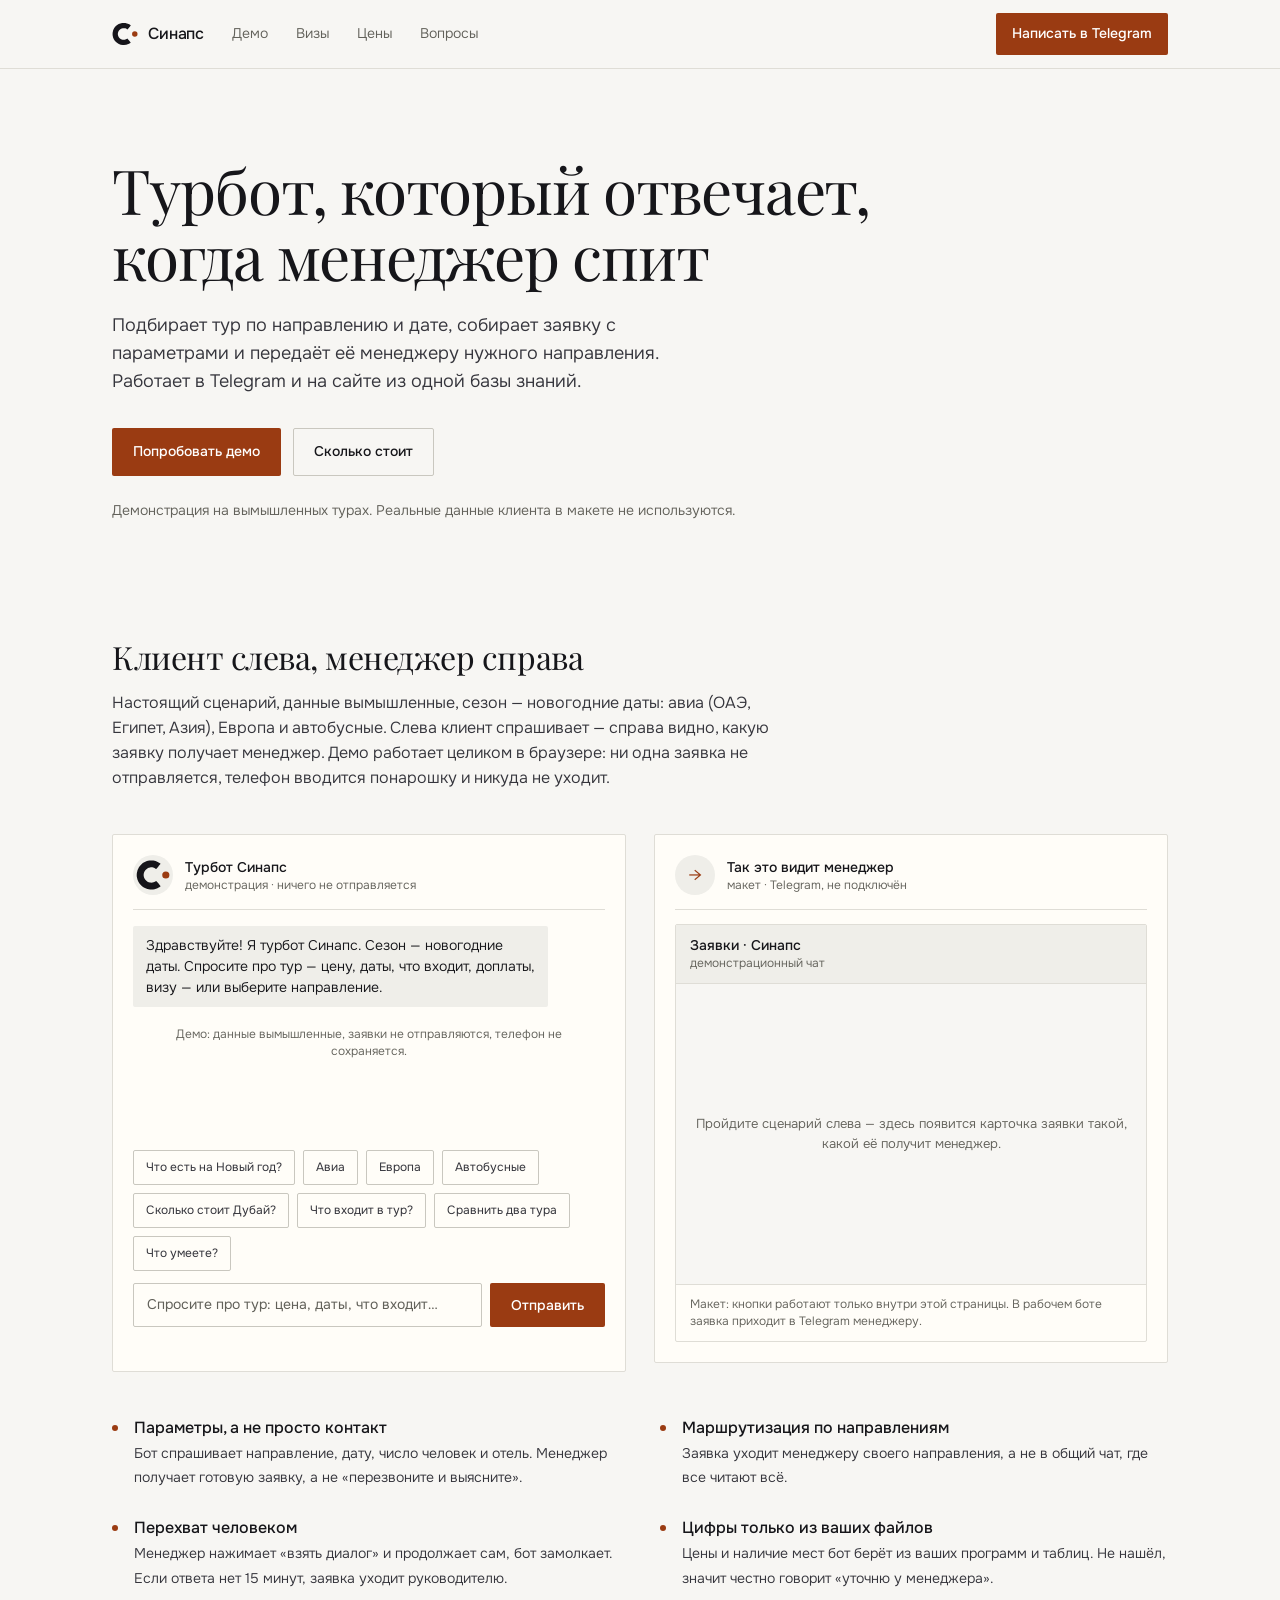
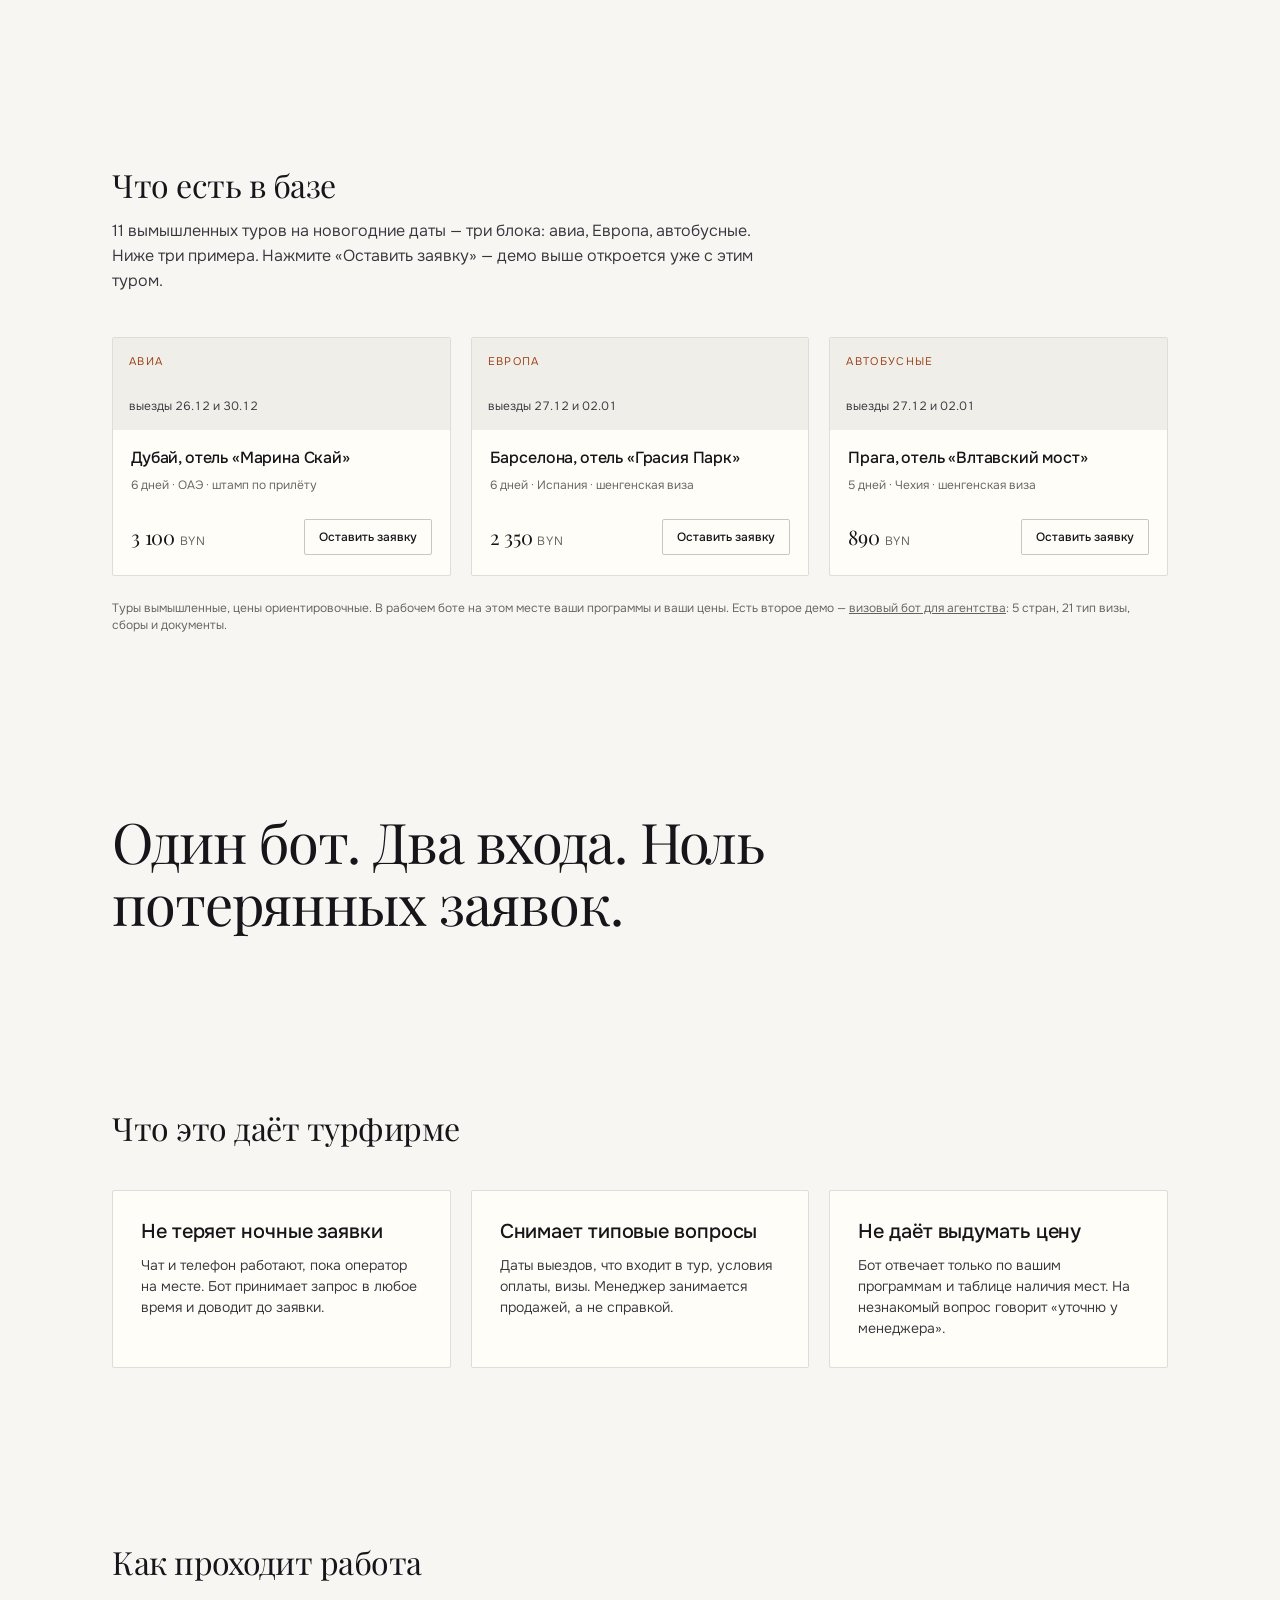
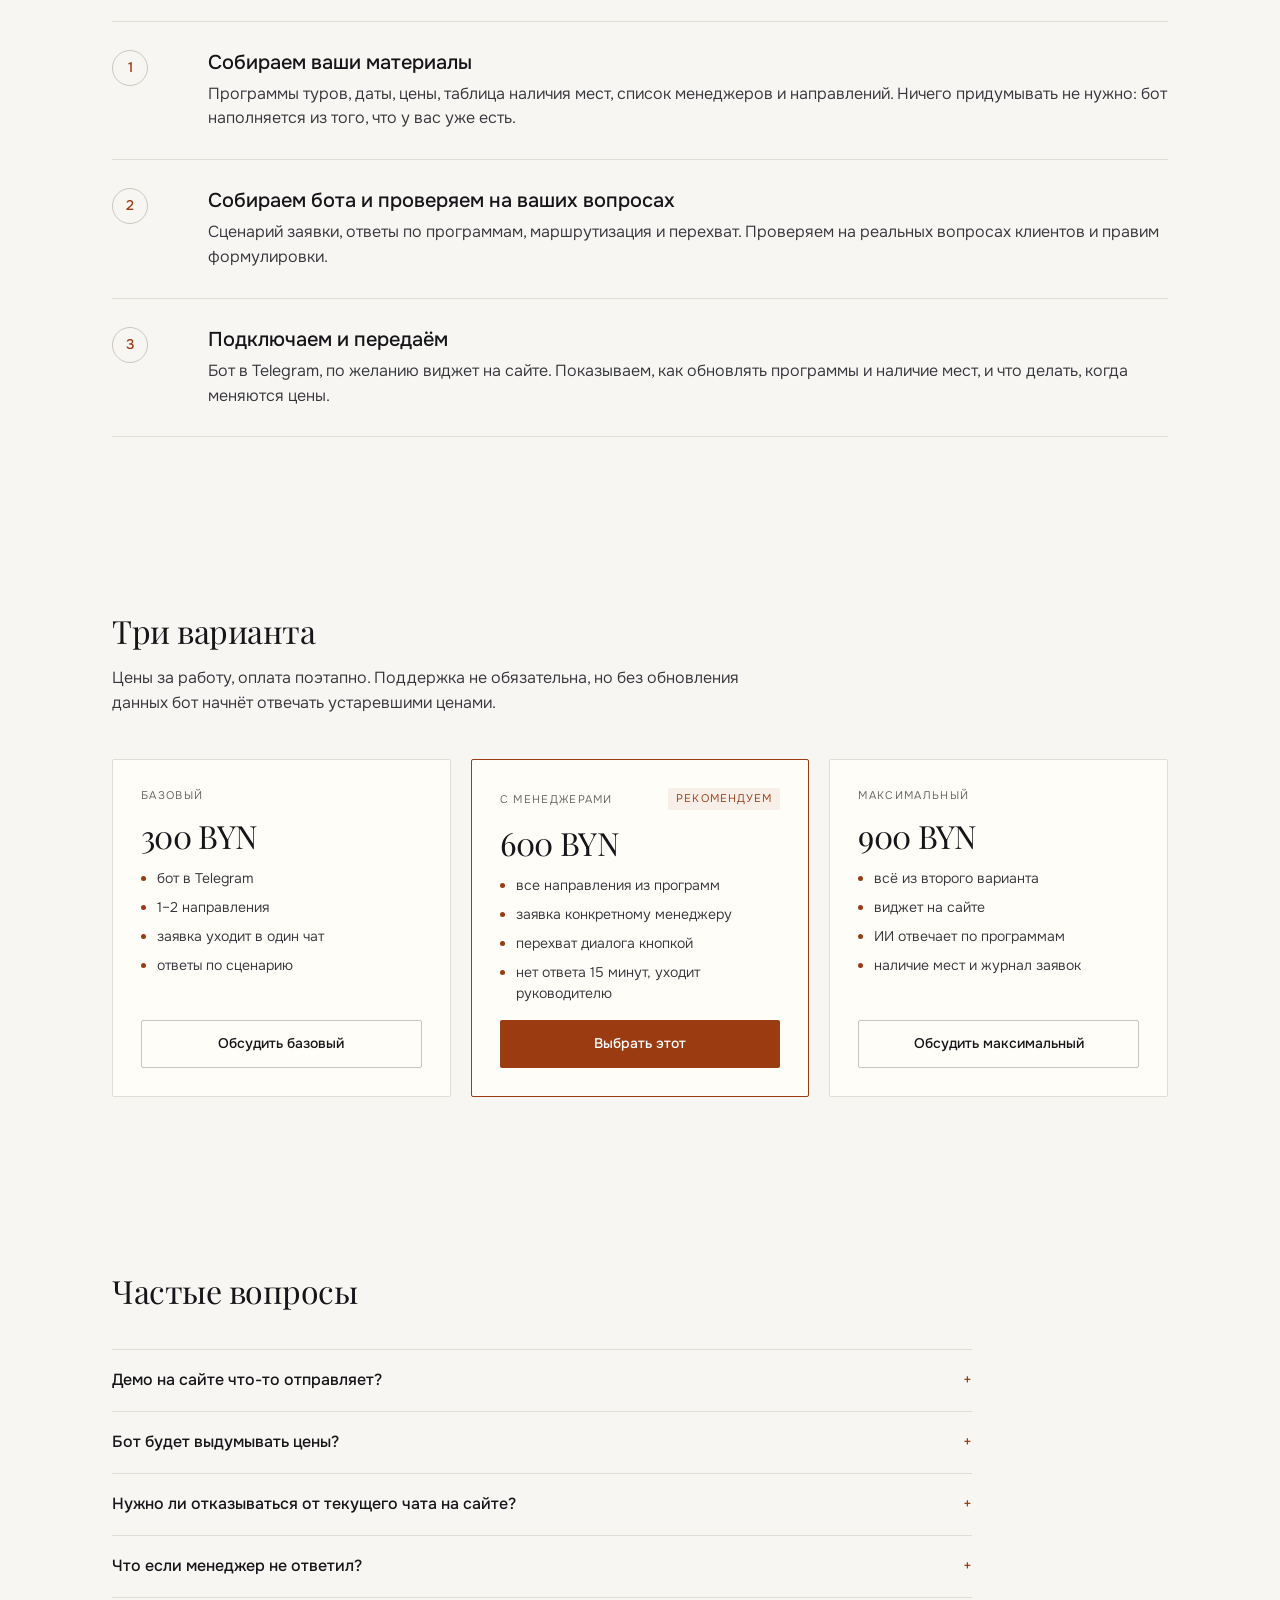
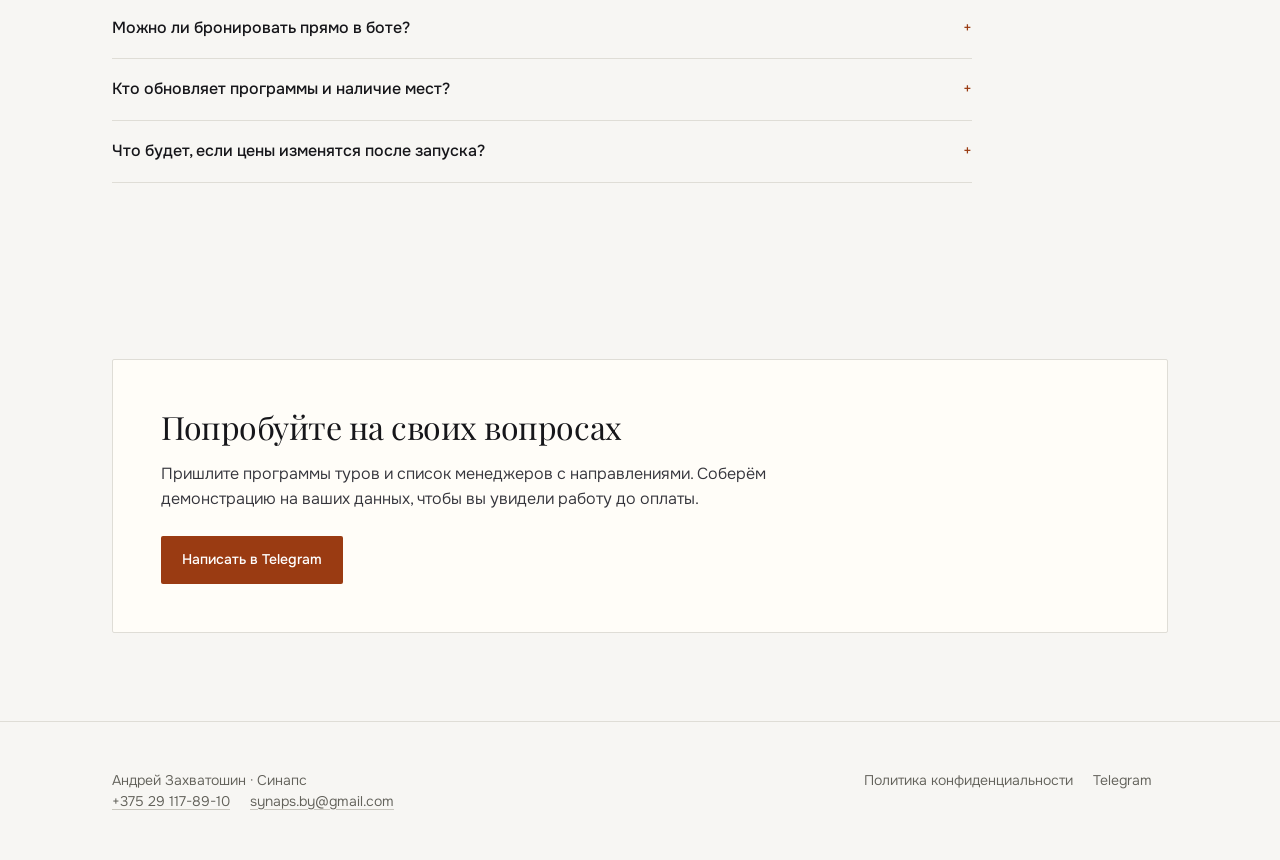
==== commit ba1abd05: "Визовое демо: страница visas.html на данных кейса (обезличенно) - visa-data.json: 5 стран, 21 тип ви" ====
--- a/public/index.html
+++ b/public/index.html
@@ -26,6 +26,7 @@
   <nav class="nav" aria-label="Основная навигация">
     <span class="brand"><img class="brand-logo" src="logo.svg" alt="" width="26" height="26">Синапс</span>
     <a class="link" href="#demo">Демо</a>
+    <a class="link" href="visas.html">Визы</a>
     <a class="link" href="#prices">Цены</a>
     <a class="link" href="#faq">Вопросы</a>
     <a class="cta" href="https://t.me/Bazookie" rel="noopener">Написать в Telegram</a>
@@ -155,7 +156,7 @@
         </article>
       </div>
 
-      <p class="tours-note reveal">Туры вымышленные, цены ориентировочные. В рабочем боте на этом месте ваши программы и ваши цены.</p>
+      <p class="tours-note reveal">Туры вымышленные, цены ориентировочные. В рабочем боте на этом месте ваши программы и ваши цены. Есть второе демо — <a href="visas.html">визовый бот для агентства</a>: 5 стран, 21 тип визы, сборы и документы.</p>
     </div>
   </section>
 
--- a/public/style.css
+++ b/public/style.css
@@ -123,6 +123,7 @@
 .btn.ghost:hover { background: var(--surface-2); border-color: var(--ink-2); }
 .btn:disabled { opacity: 0.45; cursor: not-allowed; }
 
+.eyebrow { margin: 0 0 var(--space-4); font-size: var(--text-micro); text-transform: uppercase; letter-spacing: 0.12em; color: var(--accent); }
 .proof { margin-top: var(--space-5); font-size: var(--text-ui); line-height: 1.5; color: var(--muted); }
 
 @media (max-width: 760px) {
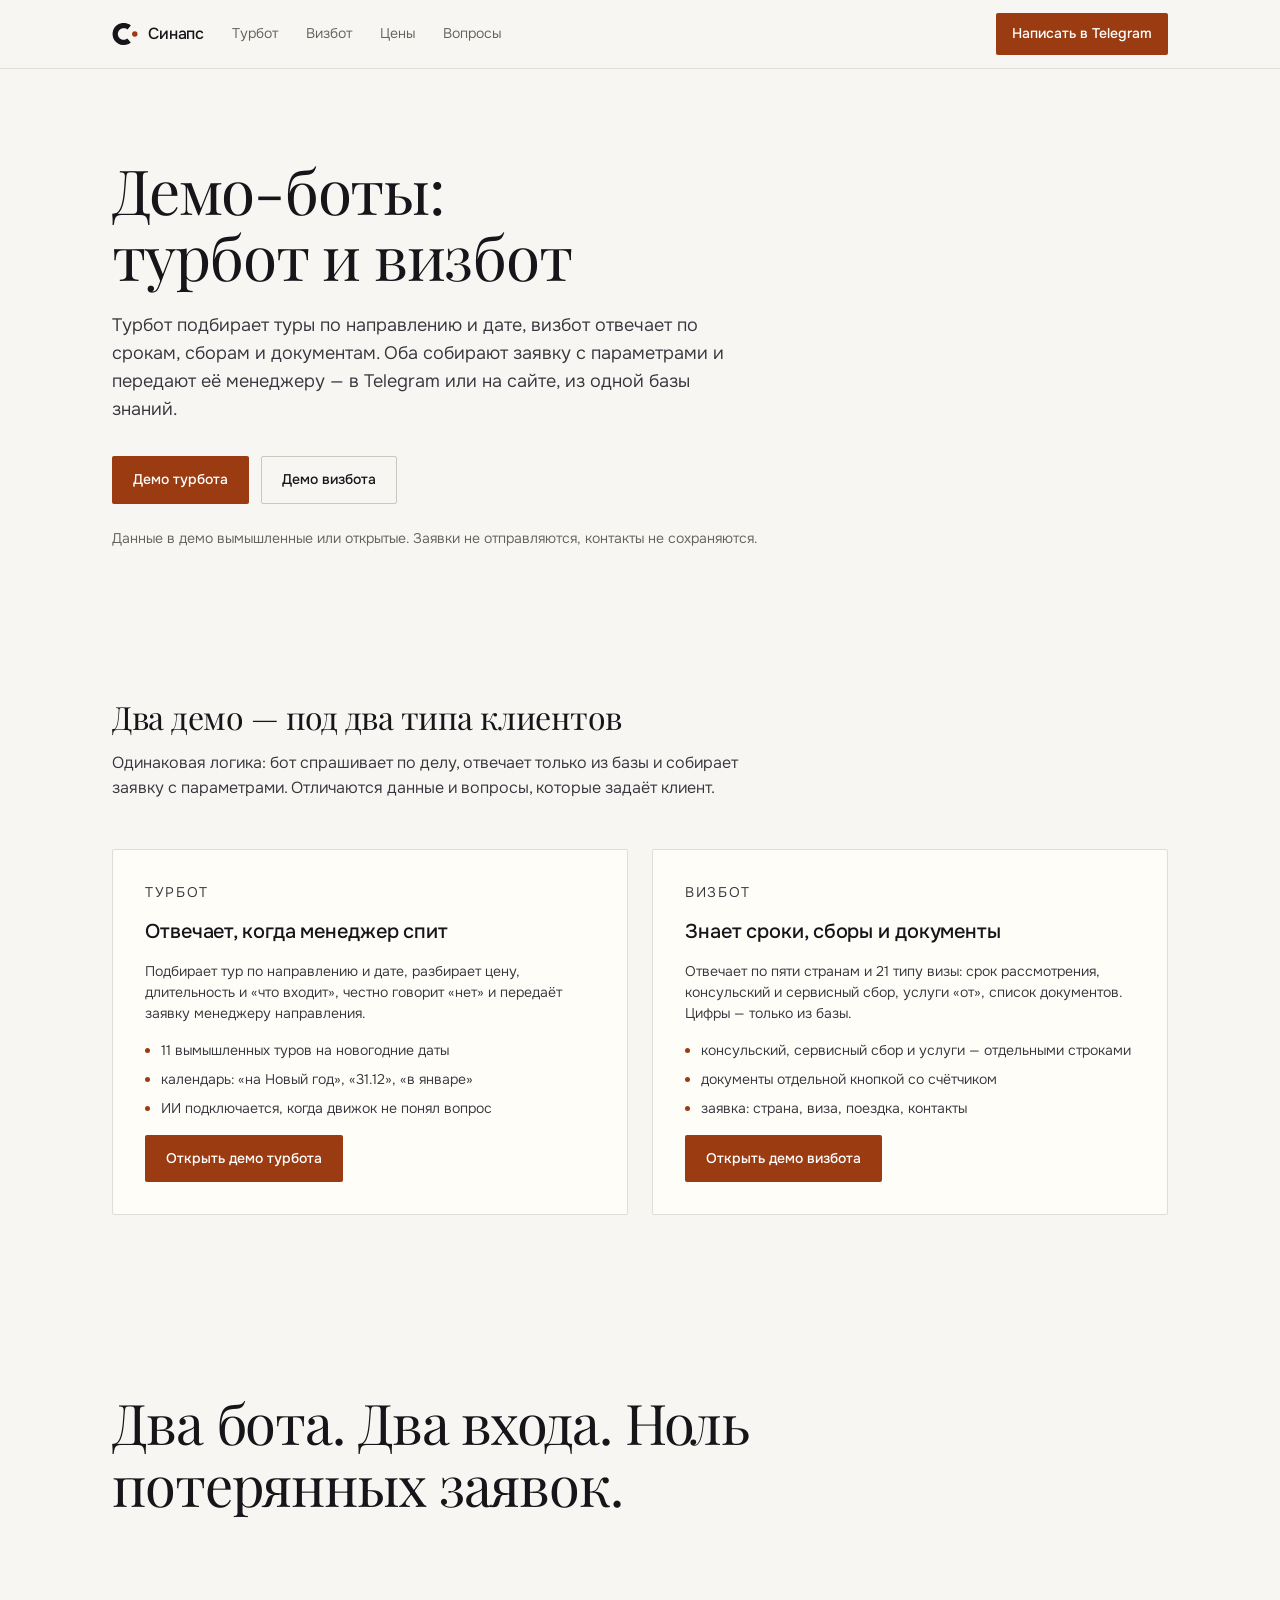
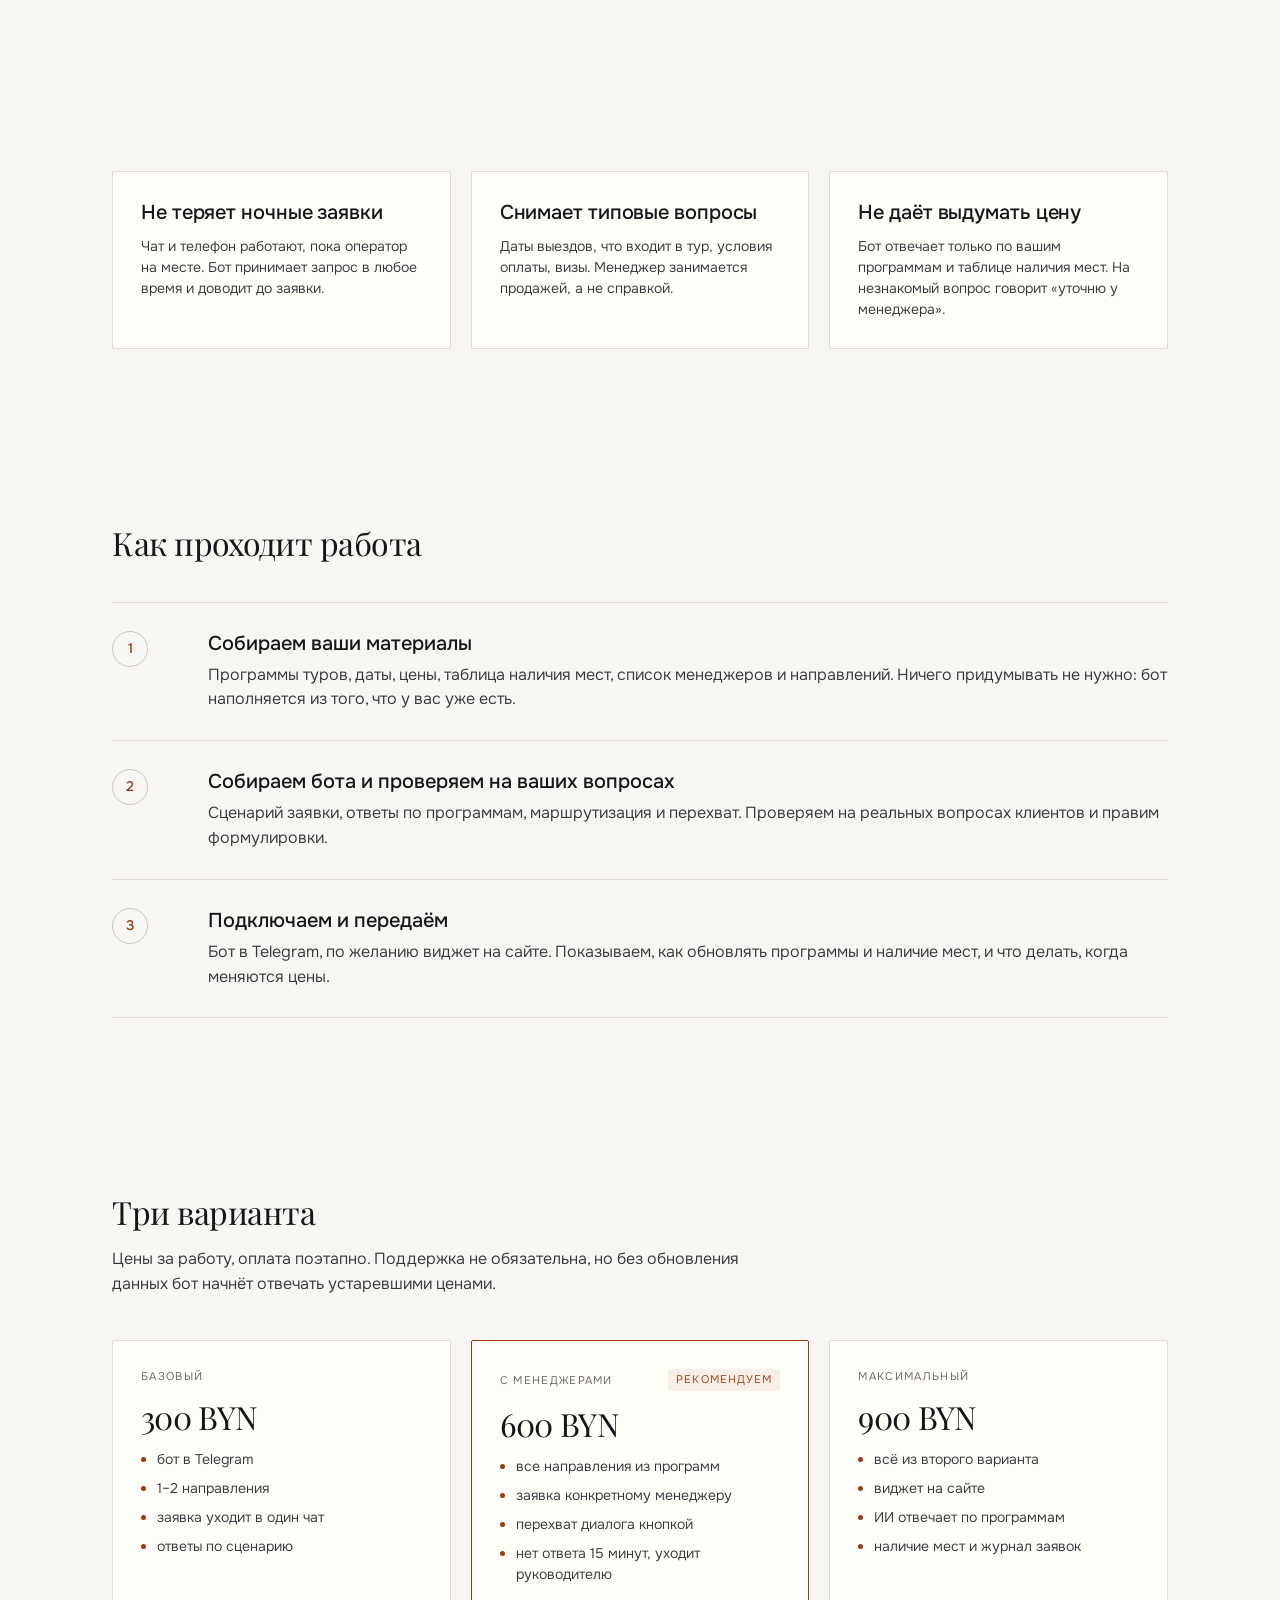
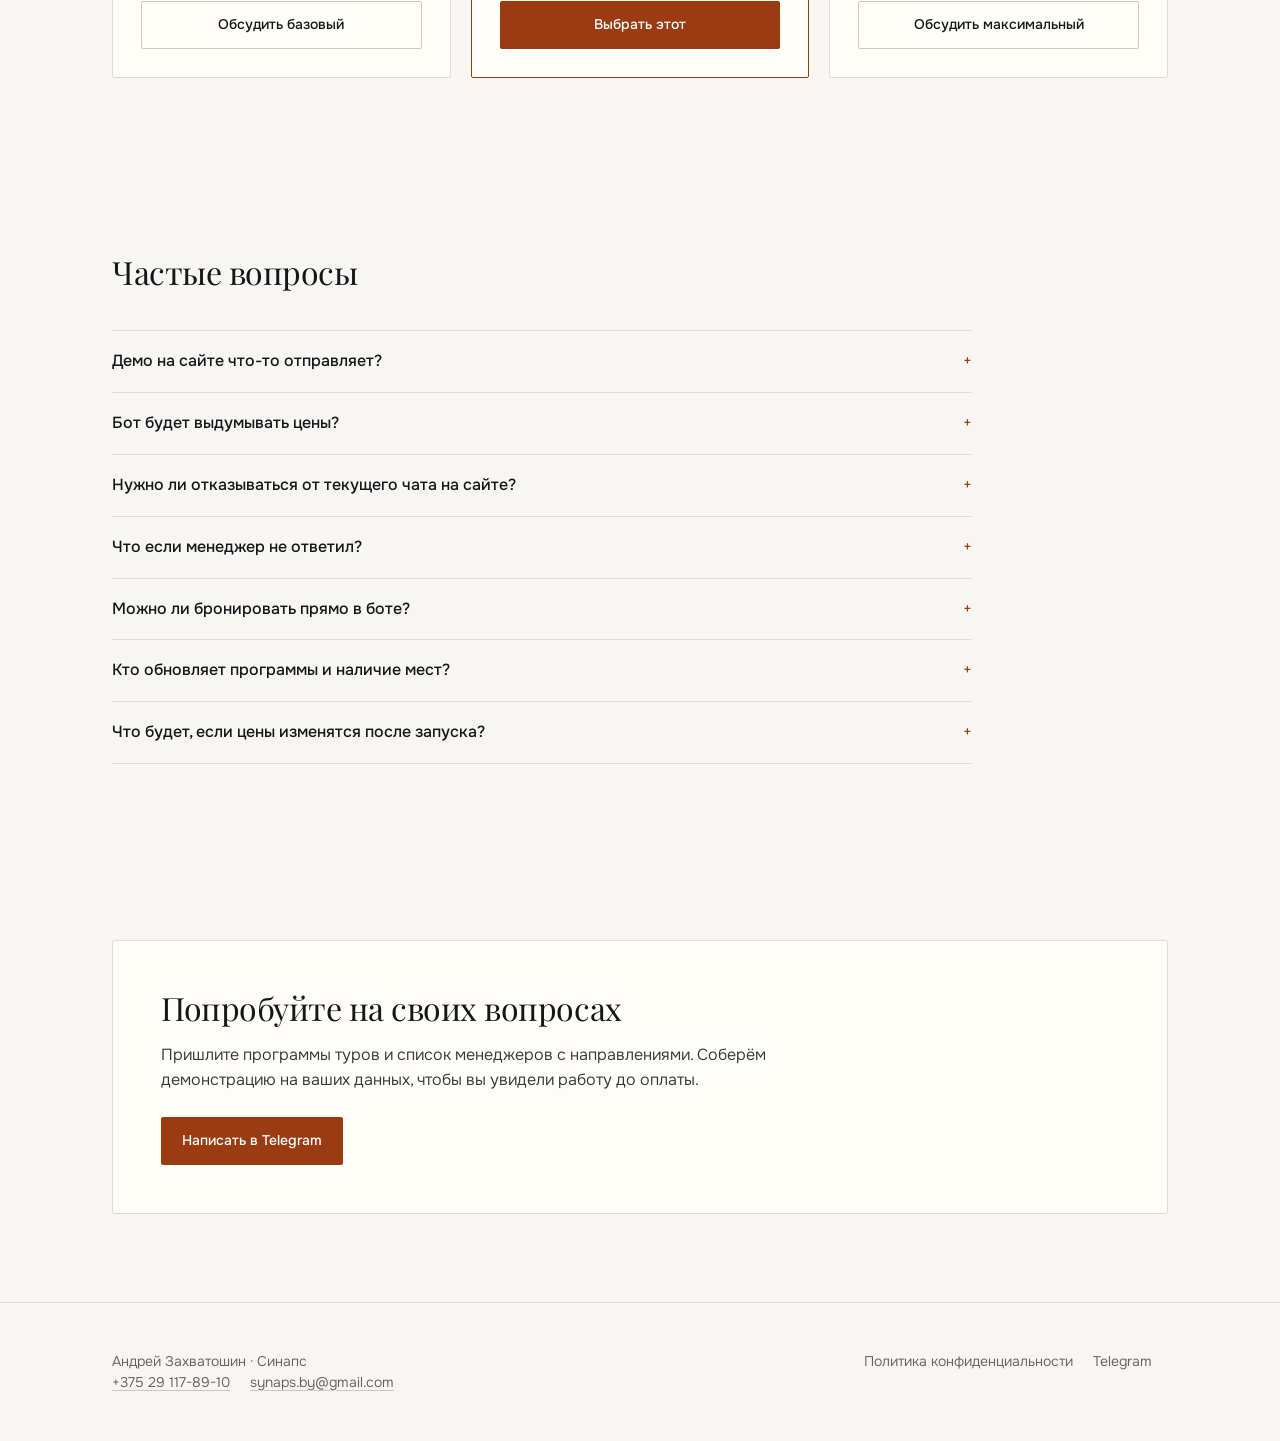
==== commit ff87d79d: "Турбот и визбот на отдельных страницах - новая tours.html: полноценная страница турбота (hero, демо " ====
--- a/public/index.html
+++ b/public/index.html
@@ -3,10 +3,10 @@
 <head>
 <meta charset="utf-8">
 <meta name="viewport" content="width=device-width, initial-scale=1">
-<title>Турбот для турфирм: демонстрация | Синапс</title>
-<meta name="description" content="Турбот отвечает клиентам круглосуточно: подбирает тур по направлению и дате, собирает заявку с параметрами и передаёт нужному менеджеру. Демонстрация на вымышленных турах.">
-<meta property="og:title" content="Турбот для турфирм: демонстрация | Синапс">
-<meta property="og:description" content="Отвечает, когда менеджер спит. Подбирает тур, собирает заявку, передаёт менеджеру направления.">
+<title>Демо-боты для турфирм и визовых агентств | Синапс</title>
+<meta name="description" content="Два рабочих демо: турбот подбирает туры по дате и бюджету, визбот отвечает по срокам, сборам и документам. Оба собирают заявку с параметрами и передают менеджеру.">
+<meta property="og:title" content="Демо-боты для турфирм и визовых агентств | Синапс">
+<meta property="og:description" content="Турбот и визбот: два демо с заявкой менеджеру. Данные вымышленные или открытые.">
 <meta property="og:type" content="website">
 <link rel="canonical" href="https://synaps.bond/">
 <meta property="og:url" content="https://synaps.bond/">
@@ -25,8 +25,8 @@
 <div class="nav-shell">
   <nav class="nav" aria-label="Основная навигация">
     <span class="brand"><img class="brand-logo" src="logo.svg" alt="" width="26" height="26">Синапс</span>
-    <a class="link" href="#demo">Демо</a>
-    <a class="link" href="visas.html">Визы</a>
+    <a class="link" href="tours.html">Турбот</a>
+    <a class="link" href="visas.html">Визбот</a>
     <a class="link" href="#prices">Цены</a>
     <a class="link" href="#faq">Вопросы</a>
     <a class="cta" href="https://t.me/Bazookie" rel="noopener">Написать в Telegram</a>
@@ -37,132 +37,51 @@
 
   <header class="hero">
     <div class="wrap">
-      <h1>Турбот, который отвечает, когда менеджер спит</h1>
-      <p class="sub">Подбирает тур по направлению и дате, собирает заявку с параметрами и передаёт её менеджеру нужного направления. Работает в Telegram и на сайте из одной базы знаний.</p>
+      <h1>Демо-боты: турбот и визбот</h1>
+      <p class="sub">Турбот подбирает туры по направлению и дате, визбот отвечает по срокам, сборам и документам. Оба собирают заявку с параметрами и передают её менеджеру — в Telegram или на сайте, из одной базы знаний.</p>
       <div class="actions">
-        <a class="btn" href="#demo">Попробовать демо</a>
-        <a class="btn ghost" href="#prices">Сколько стоит</a>
-      </div>
-      <p class="proof">Демонстрация на вымышленных турах. Реальные данные клиента в макете не используются.</p>
+        <a class="btn" href="tours.html">Демо турбота</a>
+        <a class="btn ghost" href="visas.html">Демо визбота</a>
+      </div>
+      <p class="proof">Данные в демо вымышленные или открытые. Заявки не отправляются, контакты не сохраняются.</p>
     </div>
   </header>
 
-  <section class="block" id="demo">
-    <div class="wrap">
-      <h2 class="reveal">Клиент слева, менеджер справа</h2>
-      <p class="lead reveal">Настоящий сценарий, данные вымышленные, сезон — новогодние даты: авиа (ОАЭ, Египет, Азия), Европа и автобусные. Слева клиент спрашивает — справа видно, какую заявку получает менеджер. Демо работает целиком в браузере: ни одна заявка не отправляется, телефон вводится понарошку и никуда не уходит.</p>
-
-      <div class="demo-grid">
-        <div class="panel reveal">
-          <div class="panel-head">
-            <div class="dot"><img src="logo.svg" alt="" width="40" height="40"></div>
-            <div class="who">Турбот Синапс<span>демонстрация · ничего не отправляется</span></div>
-          </div>
-
-          <div class="chat" id="chat" aria-live="polite"></div>
-
-          <div class="chips" id="chips"></div>
-
-          <button class="back-link" id="back" type="button" hidden>← Назад</button>
-
-          <form class="composer" id="composer" novalidate>
-            <input id="composer-input" type="text" placeholder="Спросите про тур: цена, даты, что входит…" autocomplete="off" aria-label="Ваш вопрос">
-            <button class="btn" type="submit">Отправить</button>
-          </form>
-          <div class="err-note" id="composer-error" role="status"></div>
-        </div>
-
-        <div class="panel reveal">
-          <div class="panel-head">
-            <div class="dot dot-mock">→</div>
-            <div class="who">Так это видит менеджер<span>макет · Telegram, не подключён</span></div>
-          </div>
-
-          <div class="tg">
-            <div class="tg-head">
-              <div class="tg-name">Заявки · Синапс</div>
-              <div class="tg-status">демонстрационный чат</div>
-            </div>
-            <div class="tg-body" id="tg-body">
-              <div class="tg-empty" id="tg-empty">Пройдите сценарий слева — здесь появится карточка заявки такой, какой её получит менеджер.</div>
-            </div>
-            <div class="tg-actions" id="tg-actions" hidden>
-              <button class="btn" type="button" id="tg-take">Взять диалог</button>
-              <button class="btn ghost" type="button" id="tg-forward">Передать</button>
-            </div>
-            <div class="tg-note" id="tg-note">Макет: кнопки работают только внутри этой страницы. В рабочем боте заявка приходит в Telegram менеджеру.</div>
-          </div>
-        </div>
-      </div>
-
-      <ul class="demo-notes reveal">
-        <li><b>Параметры, а не просто контакт</b><span>Бот спрашивает направление, дату, число человек и отель. Менеджер получает готовую заявку, а не «перезвоните и выясните».</span></li>
-        <li><b>Маршрутизация по направлениям</b><span>Заявка уходит менеджеру своего направления, а не в общий чат, где все читают всё.</span></li>
-        <li><b>Перехват человеком</b><span>Менеджер нажимает «взять диалог» и продолжает сам, бот замолкает. Если ответа нет 15 минут, заявка уходит руководителю.</span></li>
-        <li><b>Цифры только из ваших файлов</b><span>Цены и наличие мест бот берёт из ваших программ и таблиц. Не нашёл, значит честно говорит «уточню у менеджера».</span></li>
-      </ul>
-    </div>
-  </section>
-
-  <section class="block" id="tours">
-    <div class="wrap">
-      <h2 class="reveal">Что есть в базе</h2>
-      <p class="lead reveal">11 вымышленных туров на новогодние даты — три блока: авиа, Европа, автобусные. Ниже три примера. Нажмите «Оставить заявку» — демо выше откроется уже с этим туром.</p>
-
-      <div class="tours-grid">
-        <article class="tour reveal">
-          <div class="tour-plate">
-            <span class="tour-dir">Авиа</span>
-            <span class="tour-dates">выезды 26.12 и 30.12</span>
-          </div>
-          <div class="tour-body">
-            <h3 class="tour-name">Дубай, отель «Марина Скай»</h3>
-            <p class="tour-meta">6 дней · ОАЭ · штамп по прилёту</p>
-            <div class="tour-foot">
-              <span class="tour-price">3 100 <small>BYN</small></span>
-              <button class="btn ghost tour-cta" type="button" data-tour="avia-dubai-marina-sky">Оставить заявку</button>
-            </div>
-          </div>
+  <section class="block" id="demos">
+    <div class="wrap">
+      <h2 class="reveal">Два демо — под два типа клиентов</h2>
+      <p class="lead reveal">Одинаковая логика: бот спрашивает по делу, отвечает только из базы и собирает заявку с параметрами. Отличаются данные и вопросы, которые задаёт клиент.</p>
+
+      <div class="demo-teasers">
+        <article class="card demo-teaser reveal">
+          <p class="eyebrow">Турбот</p>
+          <h3>Отвечает, когда менеджер спит</h3>
+          <p>Подбирает тур по направлению и дате, разбирает цену, длительность и «что входит», честно говорит «нет» и передаёт заявку менеджеру направления.</p>
+          <ul>
+            <li>11 вымышленных туров на новогодние даты</li>
+            <li>календарь: «на Новый год», «31.12», «в январе»</li>
+            <li>ИИ подключается, когда движок не понял вопрос</li>
+          </ul>
+          <a class="btn" href="tours.html">Открыть демо турбота</a>
         </article>
 
-        <article class="tour reveal">
-          <div class="tour-plate">
-            <span class="tour-dir">Европа</span>
-            <span class="tour-dates">выезды 27.12 и 02.01</span>
-          </div>
-          <div class="tour-body">
-            <h3 class="tour-name">Барселона, отель «Грасия Парк»</h3>
-            <p class="tour-meta">6 дней · Испания · шенгенская виза</p>
-            <div class="tour-foot">
-              <span class="tour-price">2 350 <small>BYN</small></span>
-              <button class="btn ghost tour-cta" type="button" data-tour="europe-barcelona-gracia">Оставить заявку</button>
-            </div>
-          </div>
+        <article class="card demo-teaser reveal">
+          <p class="eyebrow">Визбот</p>
+          <h3>Знает сроки, сборы и документы</h3>
+          <p>Отвечает по пяти странам и 21 типу визы: срок рассмотрения, консульский и сервисный сбор, услуги «от», список документов. Цифры — только из базы.</p>
+          <ul>
+            <li>консульский, сервисный сбор и услуги — отдельными строками</li>
+            <li>документы отдельной кнопкой со счётчиком</li>
+            <li>заявка: страна, виза, поездка, контакты</li>
+          </ul>
+          <a class="btn" href="visas.html">Открыть демо визбота</a>
         </article>
-
-        <article class="tour reveal">
-          <div class="tour-plate">
-            <span class="tour-dir">Автобусные</span>
-            <span class="tour-dates">выезды 27.12 и 02.01</span>
-          </div>
-          <div class="tour-body">
-            <h3 class="tour-name">Прага, отель «Влтавский мост»</h3>
-            <p class="tour-meta">5 дней · Чехия · шенгенская виза</p>
-            <div class="tour-foot">
-              <span class="tour-price">890 <small>BYN</small></span>
-              <button class="btn ghost tour-cta" type="button" data-tour="bus-prague-vltava-newyear">Оставить заявку</button>
-            </div>
-          </div>
-        </article>
-      </div>
-
-      <p class="tours-note reveal">Туры вымышленные, цены ориентировочные. В рабочем боте на этом месте ваши программы и ваши цены. Есть второе демо — <a href="visas.html">визовый бот для агентства</a>: 5 стран, 21 тип визы, сборы и документы.</p>
-    </div>
-  </section>
-
+      </div>
+    </div>
+  </section>
   <section class="tagline">
     <div class="wrap">
-      <p id="tagline" data-text="Один бот. Два входа. Ноль потерянных заявок."></p>
+      <p id="tagline" data-text="Два бота. Два входа. Ноль потерянных заявок."></p>
     </div>
   </section>
 
@@ -282,7 +201,6 @@
   </div>
 </footer>
 
-<script src="bot-engine.js"></script>
-<script src="app.js"></script>
+<script src="anim.js"></script>
 </body>
 </html>
--- a/public/style.css
+++ b/public/style.css
@@ -349,4 +349,15 @@
   display: flex; flex-direction: column; gap: 5px; max-width: 100%;
 }
 .msg.notfound b { font-weight: 500; font-size: var(--text-ui); line-height: 1.35; }
-.msg.notfound span { color: var(--ink-2); font-size: var(--text-caption); line-height: 1.45; white-space: normal; }+.msg.notfound span { color: var(--ink-2); font-size: var(--text-caption); line-height: 1.45; white-space: normal; }
+/* ---------- тизеры двух демо ---------- */
+.demo-teasers { display: grid; grid-template-columns: 1fr 1fr; gap: var(--space-5); margin-top: var(--space-7); }
+@media (max-width: 760px) { .demo-teasers { grid-template-columns: 1fr; } }
+.demo-teaser { display: flex; flex-direction: column; gap: var(--space-4); padding: var(--space-6); }
+.demo-teaser .eyebrow { margin: 0; }
+.demo-teaser h3 { font-size: var(--text-h3); line-height: 1.3; font-weight: 500; }
+.demo-teaser p { margin: 0; color: var(--ink-2); font-size: var(--text-ui); line-height: 1.5; }
+.demo-teaser ul { list-style: none; margin: 0; padding: 0; display: grid; gap: var(--space-2); }
+.demo-teaser li { position: relative; padding-left: var(--space-4); font-size: var(--text-ui); line-height: 1.5; color: var(--ink-2); }
+.demo-teaser li::before { content: ""; position: absolute; left: 0; top: 8px; width: 5px; height: 5px; border-radius: 999px; background: var(--accent); }
+.demo-teaser .btn { margin-top: auto; align-self: flex-start; }
